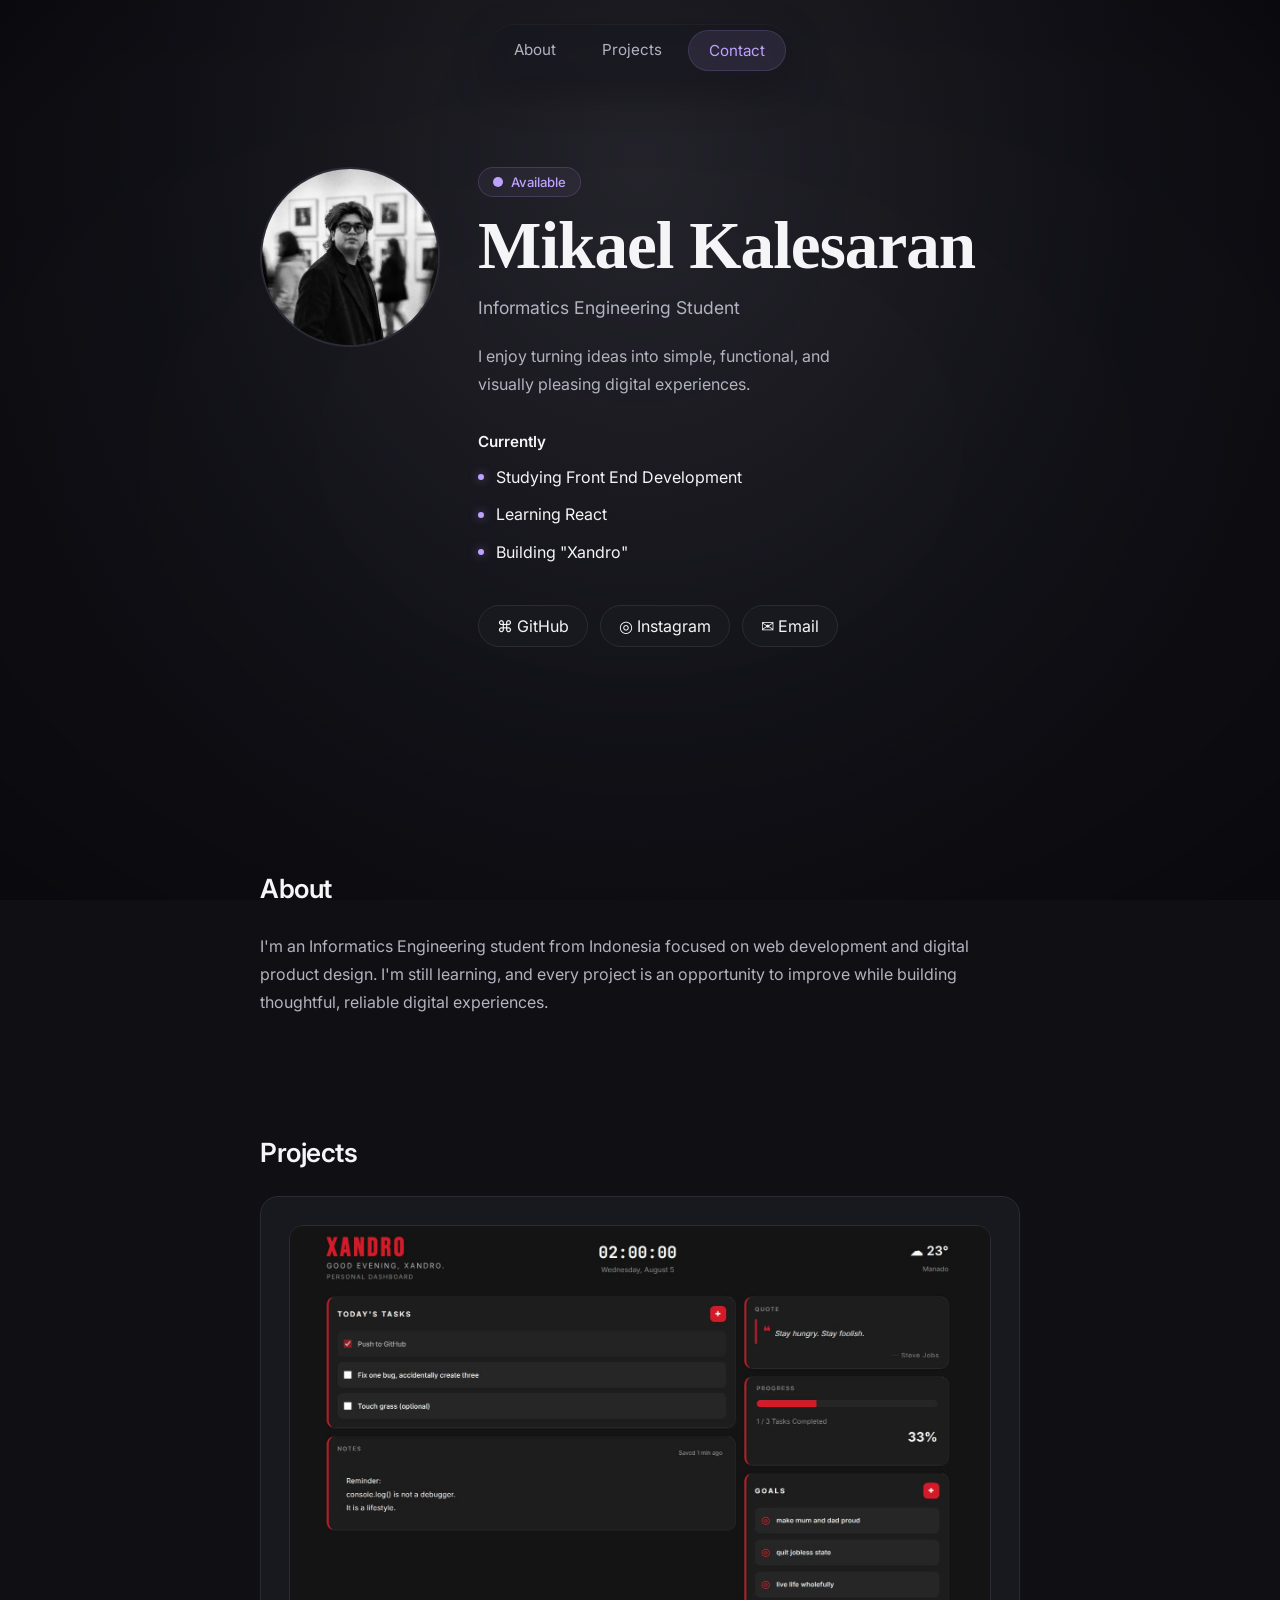
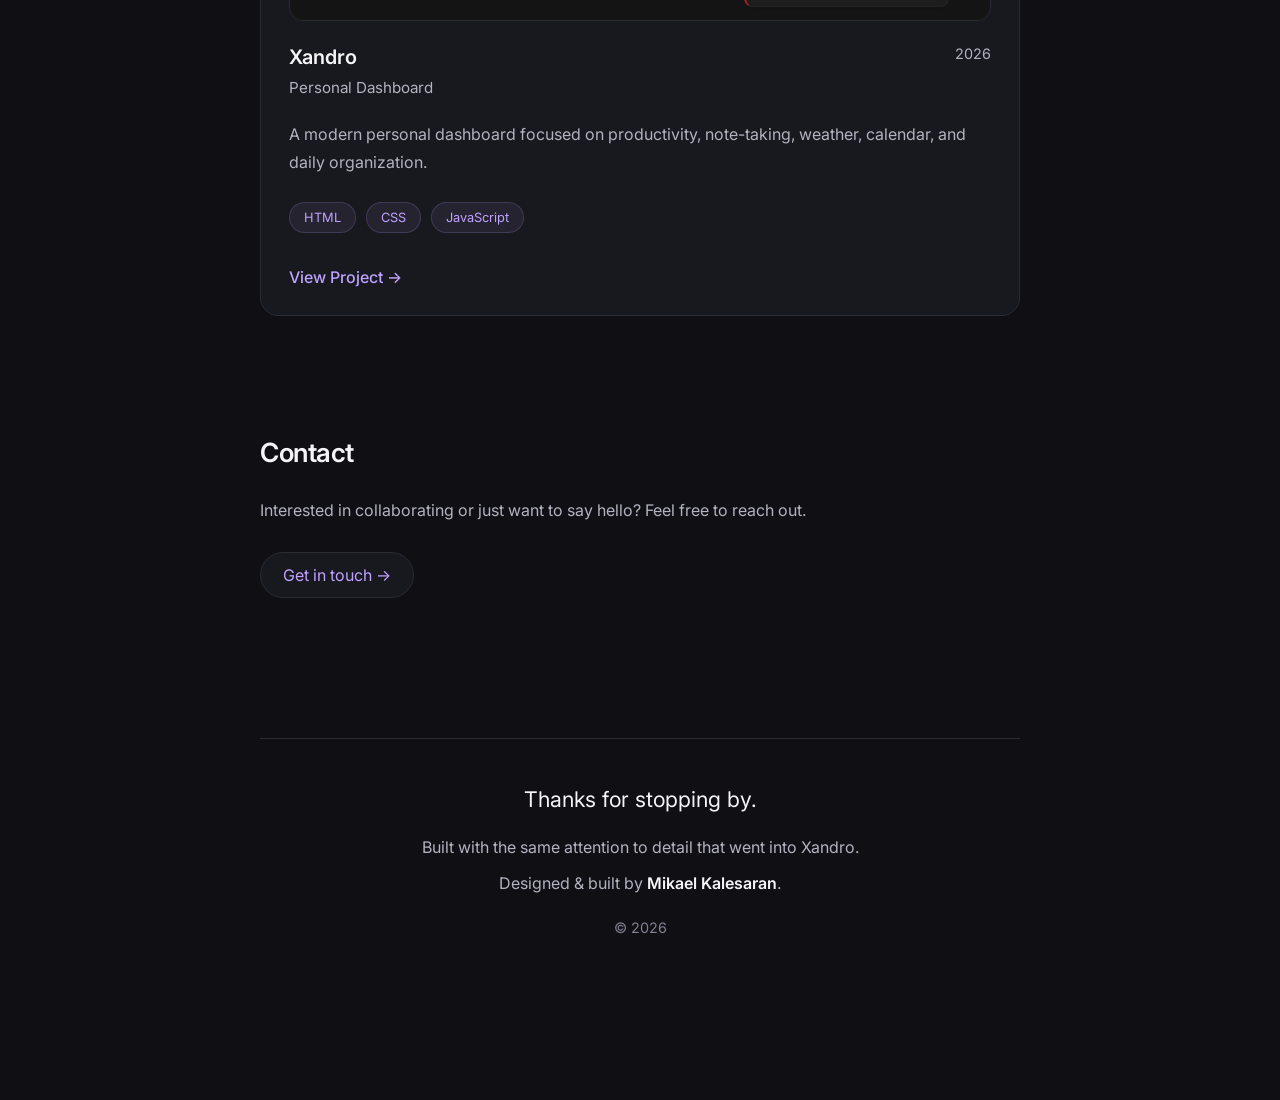
==== index.html @ e9a6dd43 "Spacing improvement" ====
<!DOCTYPE html>
<html lang="en">
<head>
    <meta charset="UTF-8">
    <meta name="viewport" content="width=device-width, initial-scale=1.0">
    <meta name="google-site-verification" content="dPDmybD6yY6AcJtFiTHgliAY_JT1-CyQ-umgRuA-eIM" />

    <title>Mikael Kalesaran</title>

    <link rel="icon" href="/favicon.png" type="image/png">

    <link rel="preconnect" href="https://fonts.googleapis.com">
    <link rel="preconnect" href="https://fonts.gstatic.com" crossorigin>

    <link href="https://fonts.googleapis.com/css2?family=Inter:wght@300;400;500;600;700&display=swap" rel="stylesheet">

    <link rel="stylesheet" href="style.css">
        
</head>

<body>

<main class="container">

    <!-- Navigation -->
    <nav class="navbar">
        <a href="#about">About</a>
        <a href="#projects">Projects</a>
        <a href="#contact">Contact</a>
    </nav>

    <!-- Hero -->
    <section class="hero">

        <div class="reveal" data-delay="0">
            <img
                src="assets/profile.jpg"
                alt="Profile"
                class="profile"
            >
        </div>

        <div class="hero-content reveal" data-delay="120">

            <div class="status">

                <span class="dot"></span>

                    Available

            </div>

            <h1 class="hero-name">
                Mikael Kalesaran
            </h1>

            <p class="subtitle">
                Informatics Engineering Student
            </p>

            <p class="description">
                I enjoy turning ideas into simple, functional,
                and visually pleasing digital experiences.
            </p>

            <div class="current">

                <h4>Currently</h4>

                <ul>
                    <li>Studying Front End Development</li>
                    <li>Learning React</li>
                    <li>Building "Xandro"</li>
                </ul>

            </div>

            <div class="socials">

                <a href="https://github.com/biasedfilms" target="_blank">
                    ⌘ GitHub
                </a>

                <a href="https://www.instagram.com/aetrnaa/" target="_blank">
                    ◎ Instagram
                </a>

                <a href="mailto:biasedfilmsdotnet@gmail.com">
                    ✉ Email
                </a>

            </div>

        </div>

    </section>

    <!-- About -->
    <section id="about" class="section">

        <div class="reveal">

            <h2>About</h2>

            <p>
                I'm an Informatics Engineering student from Indonesia focused on web development and digital product design. I'm still learning, and every project is an opportunity to improve while building thoughtful, reliable digital experiences.
            </p>

        </div>

    </section>

    <!-- Projects -->
    <section id="projects" class="section">

        <div class="reveal">

            <h2>Projects</h2>

            <div class="project-card">

                <img
                    src="assets/xandro-preview.png"
                    alt="Xandro Preview"
                    class="project-image"
                >

                <div class="project-header">

                    <div>

                        <h3>Xandro</h3>

                        <p class="project-subtitle">
                            Personal Dashboard
                        </p>

                    </div>

                    <span class="project-year">
                        2026
                    </span>

                </div>

                <p>
                    A modern personal dashboard focused on productivity,
                    note-taking, weather, calendar, and daily organization.
                </p>

                <div class="tags">
                    <span>HTML</span>
                    <span>CSS</span>
                    <span>JavaScript</span>
                </div>

                <a
                    href="https://mikaelkalesaran.com/xandro/"
                    class="project-link"
                    target="_blank"
                    rel="noopener noreferrer"
                >
                    View Project →
                </a>

            </div>

        </div>

    </section>

    <!-- Contact -->
    <section id="contact" class="section">

        <div class="reveal">

            <h2>Contact</h2>

            <p>
                Interested in collaborating or just want to say hello?
                Feel free to reach out.
            </p>

            <a
                href="mailto:biasedfilmsdotnet@gmail.com"
                class="contact-button"
            >
                Get in touch →
            </a>

        </div>

    </section>

    <!-- Footer -->
    <footer class="footer">

        <div class="reveal">

            <div class="footer-line"></div>

            <p class="footer-title">
                Thanks for stopping by.
            </p>

            <p class="footer-text">
                Built with the same attention to detail that went into Xandro.
            </p>

            <p class="footer-text">
                Designed & built by
                <span class="signature">Mikael Kalesaran</span>.
            </p>

            <p class="footer-year">
                © 2026
            </p>

        </div>

    </footer>

</main>

<script src="script.js"></script>

</body>
</html>
---- style.css ----
/* ==========================================================
   Mikael Kalesaran Portfolio
   Version 2.0
   Part 1
   ----------------------------------------------------------
   Fonts
   Variables
   Reset
   Base
   Layout
   Typography
   Navigation
   Hero
   Status
   Social Links
========================================================== */


/* ==========================================================
   Fonts
========================================================== */

@font-face{
    font-family:"Markin";
    src:url("fonts/MarkinLT-UltraBold.ttf") format("truetype");
    font-style:normal;
    font-weight:700;
}


/* ==========================================================
   Variables
========================================================== */

:root{

    --bg:#0F0F14;

    --surface:#18181F;
    --surface-hover:#20202A;

    --border:#2B2B36;

    --text:#F5F5F7;
    --text-secondary:#B3B3C0;

    --accent:#BFA2FF;
    --accent-light:#D9C9FF;
    --accent-soft:rgba(191,162,255,.10);

    --spotlight: 210, 205, 235;

    --glass:rgba(24,24,31,.58);

    --radius:18px;

    --shadow:
        0 14px 40px rgba(0,0,0,.22);

    --glow:
        0 0 0 1px rgba(191,162,255,.28),
        0 0 22px rgba(191,162,255,.14);

    --transition:
        .35s cubic-bezier(.22,1,.36,1);

}


/* ==========================================================
   Reset
========================================================== */

*{

    margin:0;
    padding:0;

    box-sizing:border-box;

}

html{

    scroll-behavior:auto;

}

body{

    background:var(--bg);

    color:var(--text);

    font-family:"Inter",sans-serif;

    -webkit-font-smoothing:antialiased;

    text-rendering:optimizeLegibility;

}

body::before{

    content:"";

    position:fixed;

    inset:0;

    pointer-events:none;

    z-index:-1;

    background:

    radial-gradient(

        ellipse at 50% 18%,

        rgba(235,230,255,.10) 0%,

        rgba(215,205,245,.06) 30%,

        rgba(170,150,230,.025) 55%,

        transparent 82%

    );

}

body::after{
    content: "";

    position: fixed;
    inset: 0;

    pointer-events: none;
    z-index: -1;

    background:
        radial-gradient(
            ellipse at center,
            transparent 35%,
            rgba(0,0,0,.08) 60%,
            rgba(0,0,0,.18) 85%,
            rgba(0,0,0,.32) 100%
        );
}


/* ==========================================================
   Layout
========================================================== */

.container{

    width:min(90%,760px);

    margin-inline:auto;

    padding-bottom:100px;

}

.section{

    margin-top:120px;

    scroll-margin-top:120px;

}


/* ==========================================================
   Typography
========================================================== */

h1{

    font-family:"Markin",serif;

    font-size:4.2rem;

    line-height:.92;

    letter-spacing:-1px;

    margin-bottom:16px;

}

h2{

    font-size:1.65rem;

    font-weight:600;

    margin-bottom:28px;

    letter-spacing:-.5px;

}

h3{

    font-size:1.25rem;

    font-weight:600;

}

p{

    color:var(--text-secondary);

    line-height:1.75;

}

.subtitle{

    margin-bottom:18px;

    color:var(--text-secondary);

    font-size:1.1rem;

}

.description{

    max-width:400px;

}


/* ==========================================================
   Navigation
========================================================== */

.navbar{

    position:sticky;

    top:24px;

    width:fit-content;

    margin:24px auto 90px;

    display:flex;

    gap:6px;

    padding:6px;

    background:var(--glass);

    border:none;

    border-radius:999px;

    backdrop-filter:blur(8px);

    -webkit-backdrop-filter:blur(8px);

    box-shadow:

        inset 0 1px rgba(255,255,255,.03),

        var(--shadow);

    z-index:100;

}

.navbar a{

    text-decoration:none;

    color:var(--text-secondary);

    padding:10px 20px;

    font-size:.95rem;

    border-radius:999px;

    transition:

        color var(--transition),

        background var(--transition),

        transform var(--transition),

        box-shadow var(--transition);

}

.navbar a:hover{

    color:var(--accent);

    background:var(--accent-soft);

    transform:translateY(-2px);

    box-shadow:var(--glow);

}

.navbar a.active{

    color:var(--accent);

    background:var(--accent-soft);

    border:1px solid rgba(191,162,255,.15);

}


/* ==========================================================
   Hero
========================================================== */

.hero{

    display:flex;

    align-items:flex-start;

    gap:38px;

    min-height:65vh;

    margin-bottom:40px;

}

.hero-content{

    display:flex;

    flex-direction:column;

    align-items:flex-start;

    max-width:500px;

}

.profile{

    width:180px;
    height:180px;

    object-fit:cover;

    border-radius:50%;

    border:2px solid var(--border);

    transition:

        transform var(--transition),

        border-color var(--transition),

        box-shadow var(--transition);

}

.profile:hover{

    transform:

        translateY(-8px)

        rotate(-2deg)

        scale(1.04);

    border-color:var(--accent);

    box-shadow:

        0 0 0 2px rgba(191,162,255,.18),

        0 0 30px rgba(191,162,255,.18),

        0 18px 40px rgba(0,0,0,.30);

}


/* ==========================================================
   Status
========================================================== */

.status{

    display:inline-flex;

    align-items:center;

    gap:8px;

    padding:6px 14px;

    margin-bottom:18px;

    border-radius:999px;

    border:1px solid rgba(191,162,255,.18);

    background:rgba(191,162,255,.06);

    color:var(--accent);

    font-size:.82rem;

    font-weight:500;

    transition:

        border-color var(--transition),

        background var(--transition),

        box-shadow var(--transition),

        transform var(--transition);

}

.status:hover{

    border-color:var(--accent);

    background:var(--accent-soft);

    box-shadow:var(--glow);

}

.dot{

    width:10px;
    height:10px;

    border-radius:50%;

    background:var(--accent);

    animation:pulse 2.5s infinite;

    transition:

        transform var(--transition),

        box-shadow var(--transition);

}

.status:hover .dot{

    transform:scale(1.35);

    box-shadow:

        0 0 14px rgba(191,162,255,.75);

}

@keyframes pulse{

    0%{

        box-shadow:0 0 0 0 rgba(191,162,255,.45);

    }

    70%{

        box-shadow:0 0 0 10px rgba(191,162,255,0);

    }

    100%{

        box-shadow:0 0 0 0 rgba(191,162,255,0);

    }

}


/* ==========================================================
   Current
========================================================== */

.current{

    margin-top:34px;

}

.current h4{

    font-size:.95rem;

    font-weight:600;

    color:var(--text);

    margin-bottom:14px;

}

.current ul{

    list-style:none;

    padding:0;

}

.current li{

    position:relative;

    padding-left:18px;

    margin-bottom:12px;

    color:var(--text);

    font-size:1rem;

    line-height:1.6;

}

.current li::before{

    content:"";

    position:absolute;

    left:0;

    top:.6em;

    width:6px;

    height:6px;

    border-radius:50%;

    background:var(--accent);

    box-shadow:0 0 10px rgba(191,162,255,.5);

    transition:
        transform .3s ease,
        box-shadow .3s ease;

}

.current li:hover::before{

    transform:scale(1.6);

    box-shadow:0 0 18px rgba(191,162,255,.8);

}

.current li:hover{

    color:var(--accent-light);

    transform:translateX(3px);

    transition:all .25s ease;

}


/* ==========================================================
   Socials
========================================================== */

.socials{

    display:flex;

    flex-wrap:wrap;

    gap:12px;

    margin-top:28px;

}

.socials a{

    display:inline-flex;

    align-items:center;

    gap:8px;

    padding:10px 18px;

    border-radius:999px;

    background:var(--surface);

    border:1px solid var(--border);

    color:var(--text);

    text-decoration:none;

    transition:

        transform var(--transition),

        border-color var(--transition),

        background var(--transition),

        box-shadow var(--transition),

        color var(--transition);

}

.socials a:hover{

    transform:translateY(-2px);

    color:var(--accent);

    border-color:var(--accent);

    background:var(--accent-soft);

    box-shadow:var(--glow);

}

/* ==========================================================
   Projects
========================================================== */

.project-card{

    background:var(--surface);

    border:1px solid var(--border);

    border-radius:var(--radius);

    padding:28px;

    transition:

        transform var(--transition),

        border-color var(--transition),

        box-shadow var(--transition),

        background var(--transition);

}

.project-card:hover{

    transform:translateY(-6px);

    border-color:var(--accent);

    background:var(--surface-hover);

    box-shadow:

        0 16px 40px rgba(0,0,0,.28),

        0 0 24px rgba(191,162,255,.14);

}

.project-image{

    width:100%;

    display:block;

    border-radius:14px;

    border:1px solid var(--border);

    margin-bottom:24px;

    transition:

        transform .5s cubic-bezier(.22,1,.36,1),

        box-shadow .35s ease;

}

.project-card:hover .project-image{

    transform:scale(1.015);

    box-shadow:

        0 12px 28px rgba(0,0,0,.25);

}

.project-header{

    display:flex;

    justify-content:space-between;

    align-items:flex-start;

    margin-bottom:18px;

}

.project-subtitle{

    margin-top:6px;

    font-size:.95rem;

    color:var(--text-secondary);

}

.project-year{

    color:var(--text-secondary);

    font-size:.9rem;

}

.tags{

    display:flex;

    flex-wrap:wrap;

    gap:10px;

    margin:26px 0;

}

.tags span{

    padding:7px 14px;

    border-radius:999px;

    border:1px solid rgba(191,162,255,.18);

    background:rgba(191,162,255,.08);

    color:var(--accent);

    font-size:.8rem;

    transition:

        transform var(--transition),

        border-color var(--transition),

        box-shadow var(--transition);

}

.tags span:hover{

    transform:translateY(-2px);

    border-color:var(--accent);

    box-shadow:var(--glow);

}

.project-link{

    display:inline-flex;

    align-items:center;

    gap:8px;

    margin-top:8px;

    text-decoration:none;

    color:var(--accent);

    font-weight:500;

    transition:

        gap var(--transition),

        color var(--transition);

}

.project-link:hover{

    gap:14px;

}


/* ==========================================================
   Contact
========================================================== */

.contact-button{

    display:inline-flex;

    align-items:center;

    justify-content:center;

    margin-top:28px;

    padding:12px 22px;

    border-radius:999px;

    border:1px solid var(--border);

    background:var(--surface);

    color:var(--accent);

    text-decoration:none;

    transition:

        transform var(--transition),

        border-color var(--transition),

        background var(--transition),

        box-shadow var(--transition);

}

.contact-button:hover{

    transform:translateY(-2px);

    border-color:var(--accent);

    background:var(--accent-soft);

    box-shadow:var(--glow);

}


/* ==========================================================
   Footer
========================================================== */

.footer{

    margin-top:140px;

    padding-bottom:60px;

    text-align:center;

}

.footer-line{

    width:100%;

    height:1px;

    background:var(--border);

    margin-bottom:42px;

}

.footer-title{

    color:var(--text);

    font-size:1.35rem;

    margin-bottom:14px;

}

.footer-text{

    color:var(--text-secondary);

    margin-bottom:8px;

}

.signature{

    color:var(--text);

    font-weight:600;

}

.footer-year{

    margin-top:18px;

    color:#808090;

    font-size:.9rem;

}


/* ==========================================================
   Reveal Animation
========================================================== */

.reveal{

    opacity:0;

    transform:translateY(26px);

    transition:

        opacity .75s cubic-bezier(.22,1,.36,1),

        transform .75s cubic-bezier(.22,1,.36,1);

    will-change:

        opacity,

        transform;

}

.reveal.show{

    opacity:1;

    transform:translateY(0);

}


/* ==========================================================
   Selection
========================================================== */

::selection{

    background:rgba(191,162,255,.35);

    color:white;

}


/* ==========================================================
   Scrollbar
========================================================== */

::-webkit-scrollbar{

    width:10px;

}

::-webkit-scrollbar-track{

    background:var(--bg);

}

::-webkit-scrollbar-thumb{

    background:#343442;

    border-radius:999px;

}

::-webkit-scrollbar-thumb:hover{

    background:var(--accent);

}


/* ==========================================================
   Mobile
========================================================== */

@media (max-width:900px){

    .hero{

        flex-direction:column;

        align-items:center;

        text-align:center;

        min-height:auto;

        gap:32px;

    }

    .hero-content{

        align-items:center;

    }

    .description{

        max-width:100%;

    }

    .current{

        text-align:left;

        width:100%;

    }

    .socials{

        justify-content:center;

    }

    .project-header{

        flex-direction:column;

        gap:8px;

    }

}


@media (max-width:640px){

    h1{

        font-size:3rem;

    }

    .navbar{

        width:100%;

        justify-content:center;

    }

    .navbar a{

        flex:1;

        text-align:center;

    }

    .profile{

        width:150px;

        height:150px;

    }

    .project-card{

        padding:20px;

    }

}
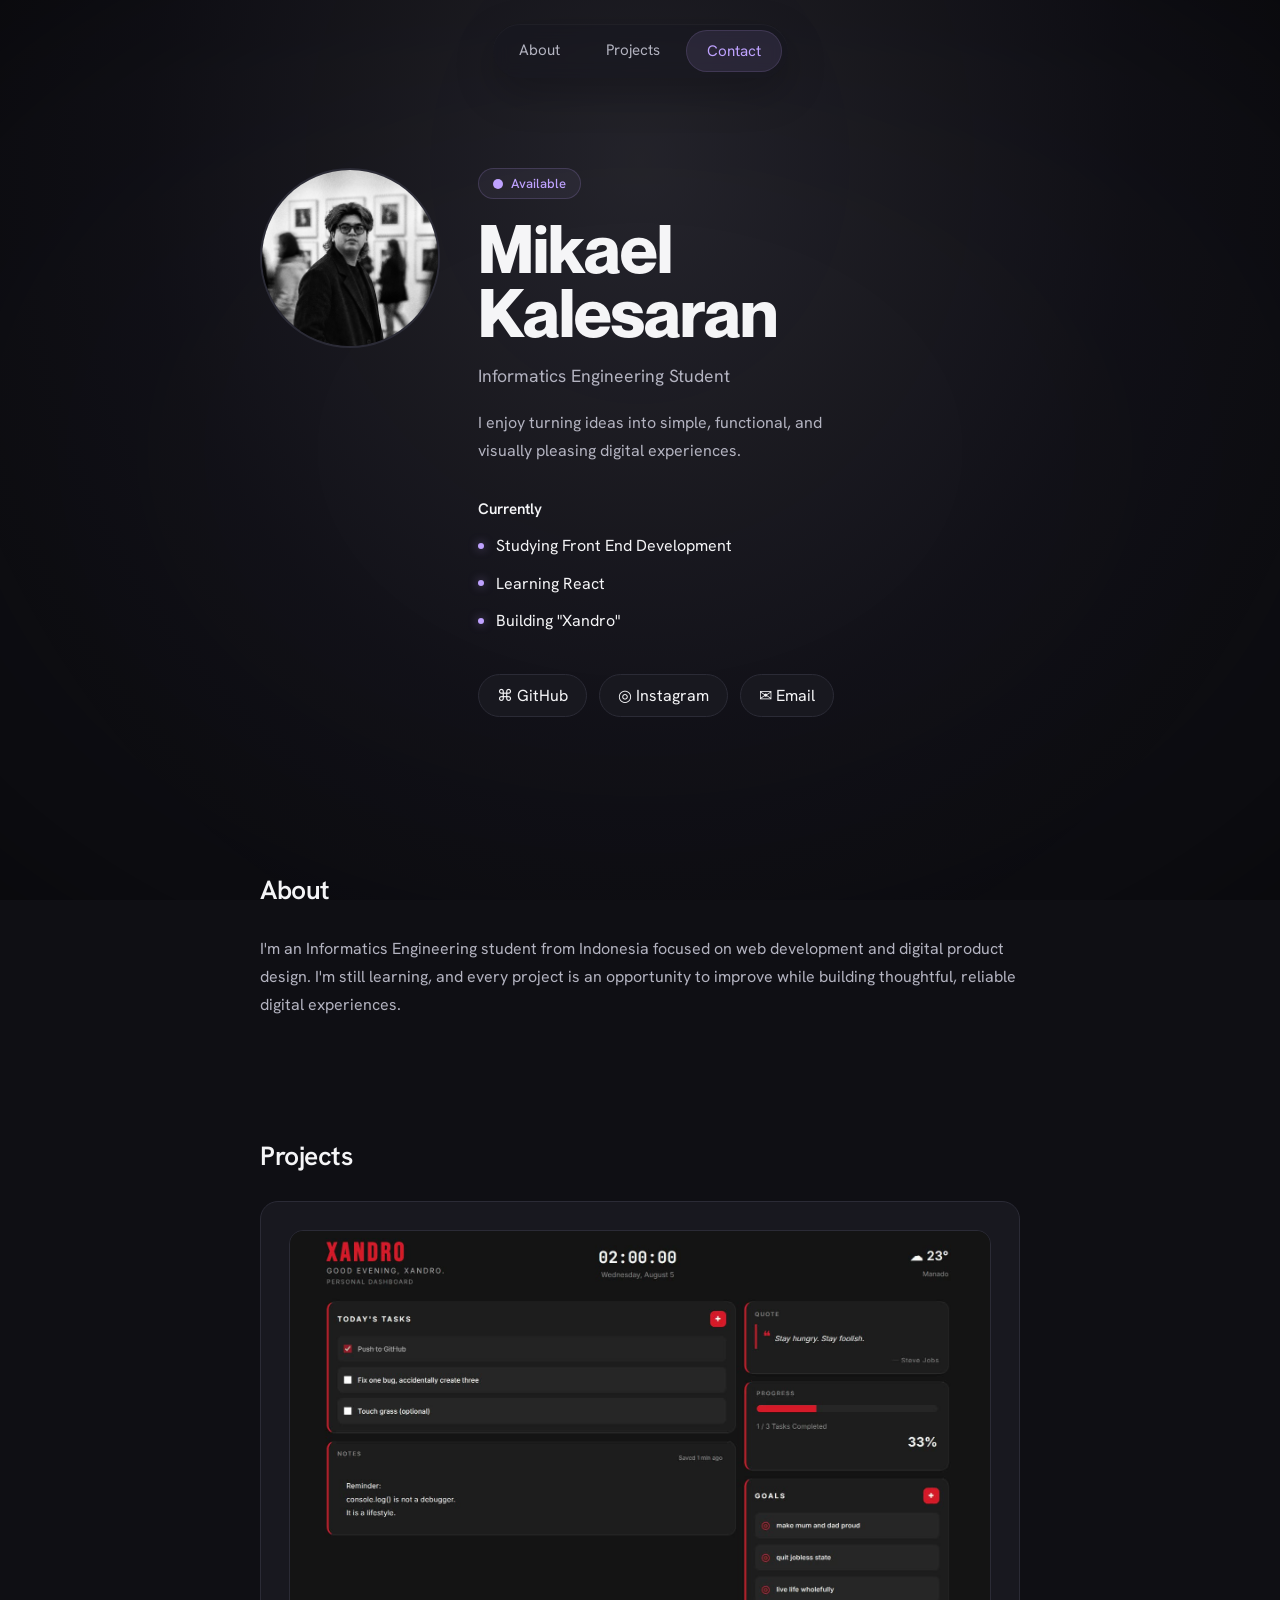
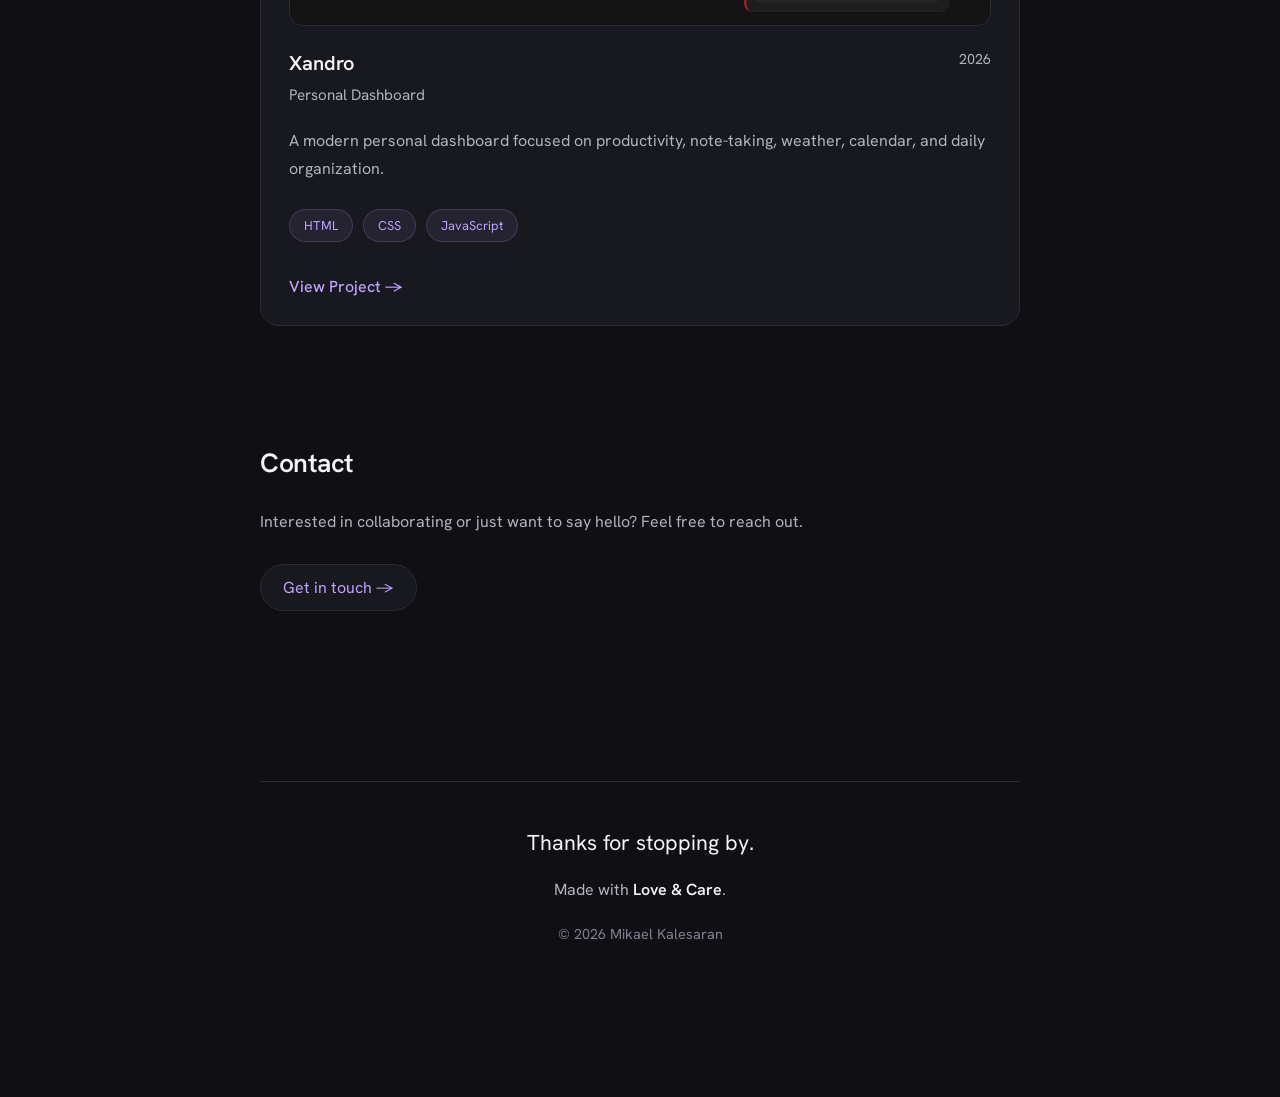
==== commit 40b4cde0: "Major Overhaul" ====
--- a/index.html
+++ b/index.html
@@ -12,13 +12,14 @@
     <link rel="preconnect" href="https://fonts.googleapis.com">
     <link rel="preconnect" href="https://fonts.gstatic.com" crossorigin>
 
-    <link href="https://fonts.googleapis.com/css2?family=Inter:wght@300;400;500;600;700&display=swap" rel="stylesheet">
+    <link href="https://fonts.googleapis.com/css2?family=Hanken+Grotesk:wght@300;400;500;600;700;800&display=swap" rel="stylesheet">
 
     <link rel="stylesheet" href="style.css">
         
 </head>
 
 <body>
+    
 
 <main class="container">
 
@@ -42,28 +43,32 @@
 
         <div class="hero-content reveal" data-delay="120">
 
-            <div class="status">
+            <div class="status reveal">
 
                 <span class="dot"></span>
 
                     Available
 
             </div>
+
+        <div class="name-wrapper">
 
             <h1 class="hero-name">
                 Mikael Kalesaran
             </h1>
 
-            <p class="subtitle">
+        </div>
+
+            <p class="subtitle reveal">
                 Informatics Engineering Student
             </p>
 
-            <p class="description">
+            <p class="description reveal">
                 I enjoy turning ideas into simple, functional,
                 and visually pleasing digital experiences.
             </p>
 
-            <div class="current">
+            <div class="current reveal">
 
                 <h4>Currently</h4>
 
@@ -75,7 +80,7 @@
 
             </div>
 
-            <div class="socials">
+            <div class="socials reveal">
 
                 <a href="https://github.com/biasedfilms" target="_blank">
                     ⌘ GitHub
@@ -203,17 +208,15 @@
                 Thanks for stopping by.
             </p>
 
+            
+
             <p class="footer-text">
-                Built with the same attention to detail that went into Xandro.
-            </p>
-
-            <p class="footer-text">
-                Designed & built by
-                <span class="signature">Mikael Kalesaran</span>.
+                Made with
+                <span class="signature">Love & Care</span>.
             </p>
 
             <p class="footer-year">
-                © 2026
+                © 2026 Mikael Kalesaran
             </p>
 
         </div>
--- a/style.css
+++ b/style.css
@@ -22,9 +22,30 @@
 
 @font-face{
     font-family:"Markin";
-    src:url("fonts/MarkinLT-UltraBold.ttf") format("truetype");
+    src:url("assets/fonts/MarkinLT-UltraBold.ttf") format("truetype");
     font-style:normal;
     font-weight:700;
+}
+
+@font-face {
+    font-family: "Neue Montreal";
+    src: url("../assets/fonts/NeueMontreal-Regular.otf") format("opentype");
+    font-weight: 400;
+    font-style: normal;
+}
+
+@font-face {
+    font-family: "Neue Montreal";
+    src: url("../assets/fonts/NeueMontreal-Medium.otf") format("opentype");
+    font-weight: 500;
+    font-style: normal;
+}
+
+@font-face {
+    font-family: "Neue Montreal";
+    src: url("../assets/fonts/NeueMontreal-Bold.otf") format("opentype");
+    font-weight: 700;
+    font-style: normal;
 }
 
 
@@ -92,7 +113,7 @@
 
     color:var(--text);
 
-    font-family:"Inter",sans-serif;
+    font-family:"Hanken Grotesk",sans-serif;
 
     -webkit-font-smoothing:antialiased;
 
@@ -179,7 +200,7 @@
 
 h1{
 
-    font-family:"Markin",serif;
+    font-family:"Neue Montreal",Bold;
 
     font-size:4.2rem;
 
@@ -396,6 +417,36 @@
 
 }
 
+.name-wrapper{
+    overflow:hidden;
+}
+
+.hero-name{
+
+    opacity:0;
+
+    transform:translateY(18px);
+
+    line-height:0.95;
+
+    font-weight: 700;
+
+    transition:
+
+        opacity .65s ease,
+
+        transform .65s cubic-bezier(.22,1,.36,1);
+
+}
+
+.hero-name.show{
+
+    opacity:1;
+
+    transform:translateY(0);
+
+}
+
 
 /* ==========================================================
    Status
@@ -890,9 +941,9 @@
 
 .footer{
 
-    margin-top:140px;
-
-    padding-bottom:60px;
+    margin-top:170px;
+
+    padding-bottom:50px;
 
     text-align:center;
 
@@ -1107,9 +1158,18 @@
 
     .profile{
 
-        width:150px;
-
-        height:150px;
+        width:180px;
+
+        height:180px;
+
+        border-radius:50%;
+        object-fit:cover;
+
+        border:1px solid rgba(255,255,255,.08);
+
+        box-shadow:
+        
+        0 10px 40px rgba(0,0,0,.35);
 
     }
 
@@ -1120,3 +1180,4 @@
     }
 
 }
+
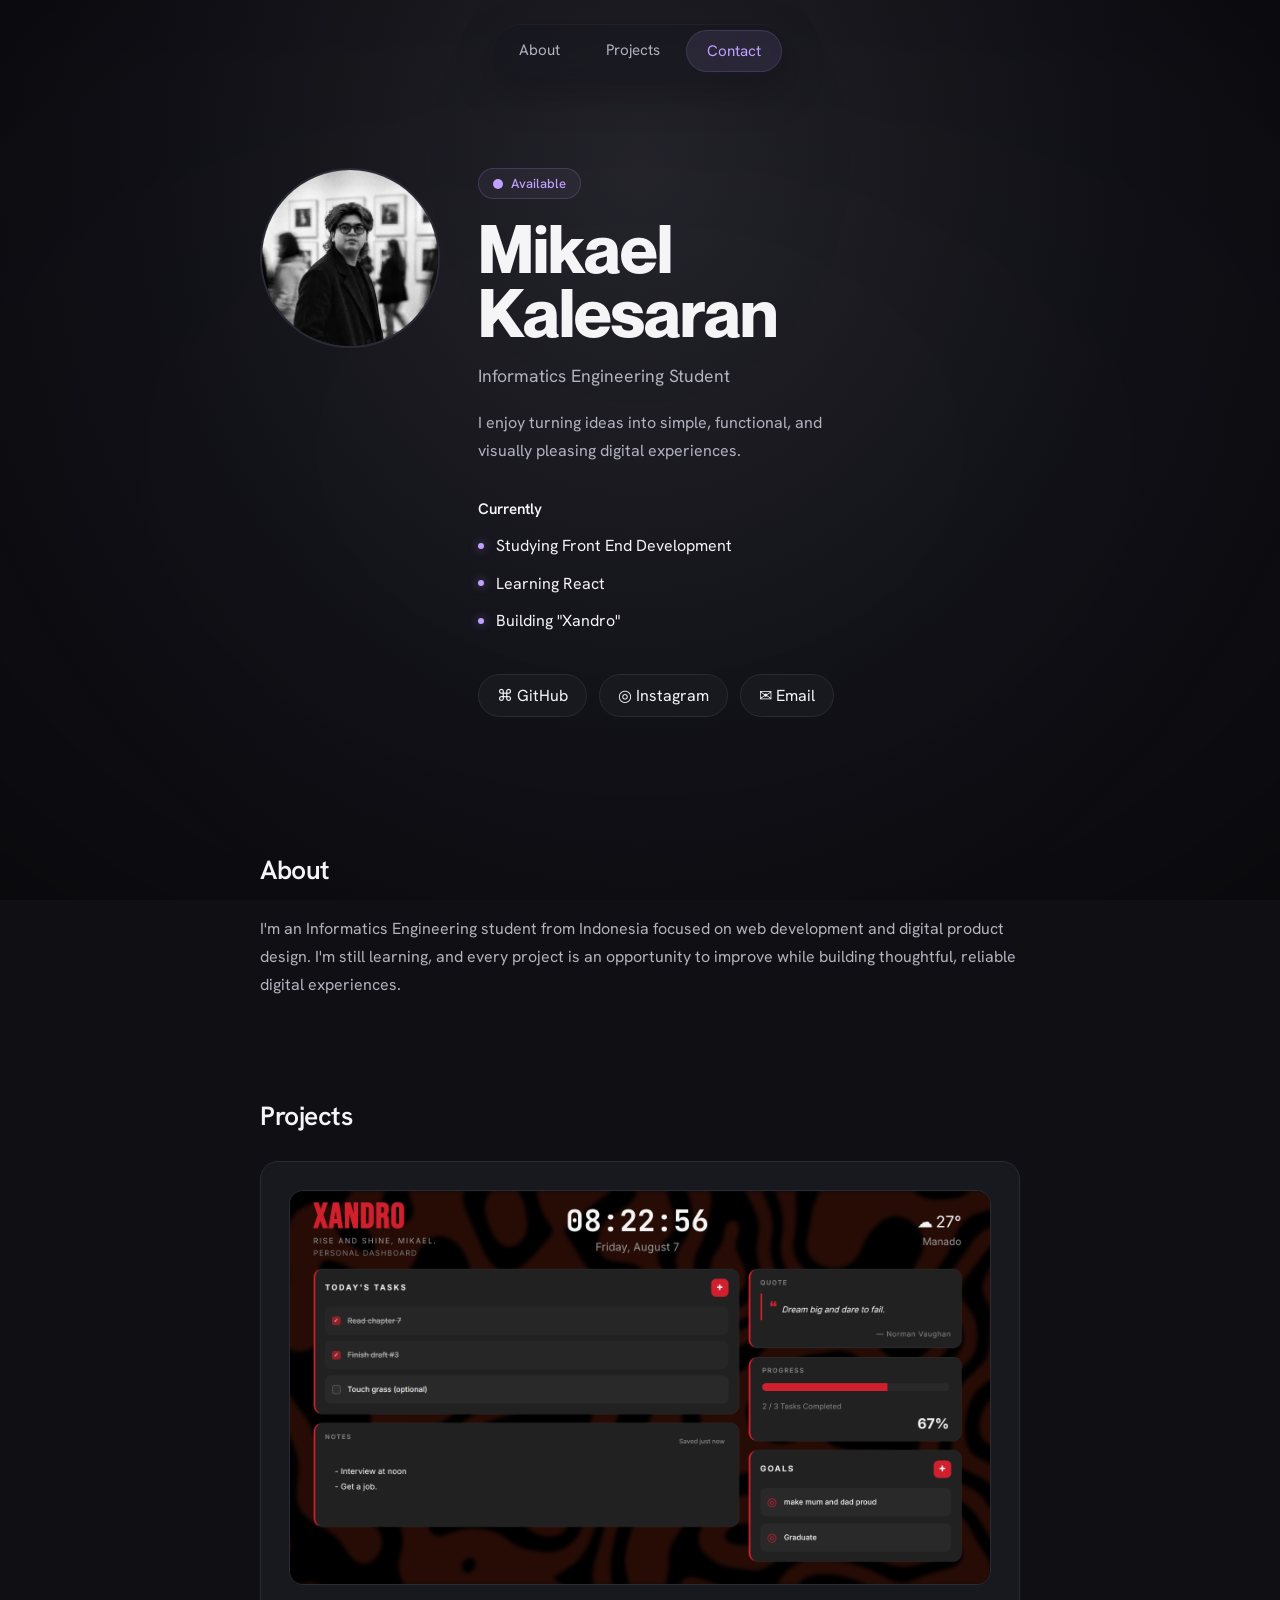
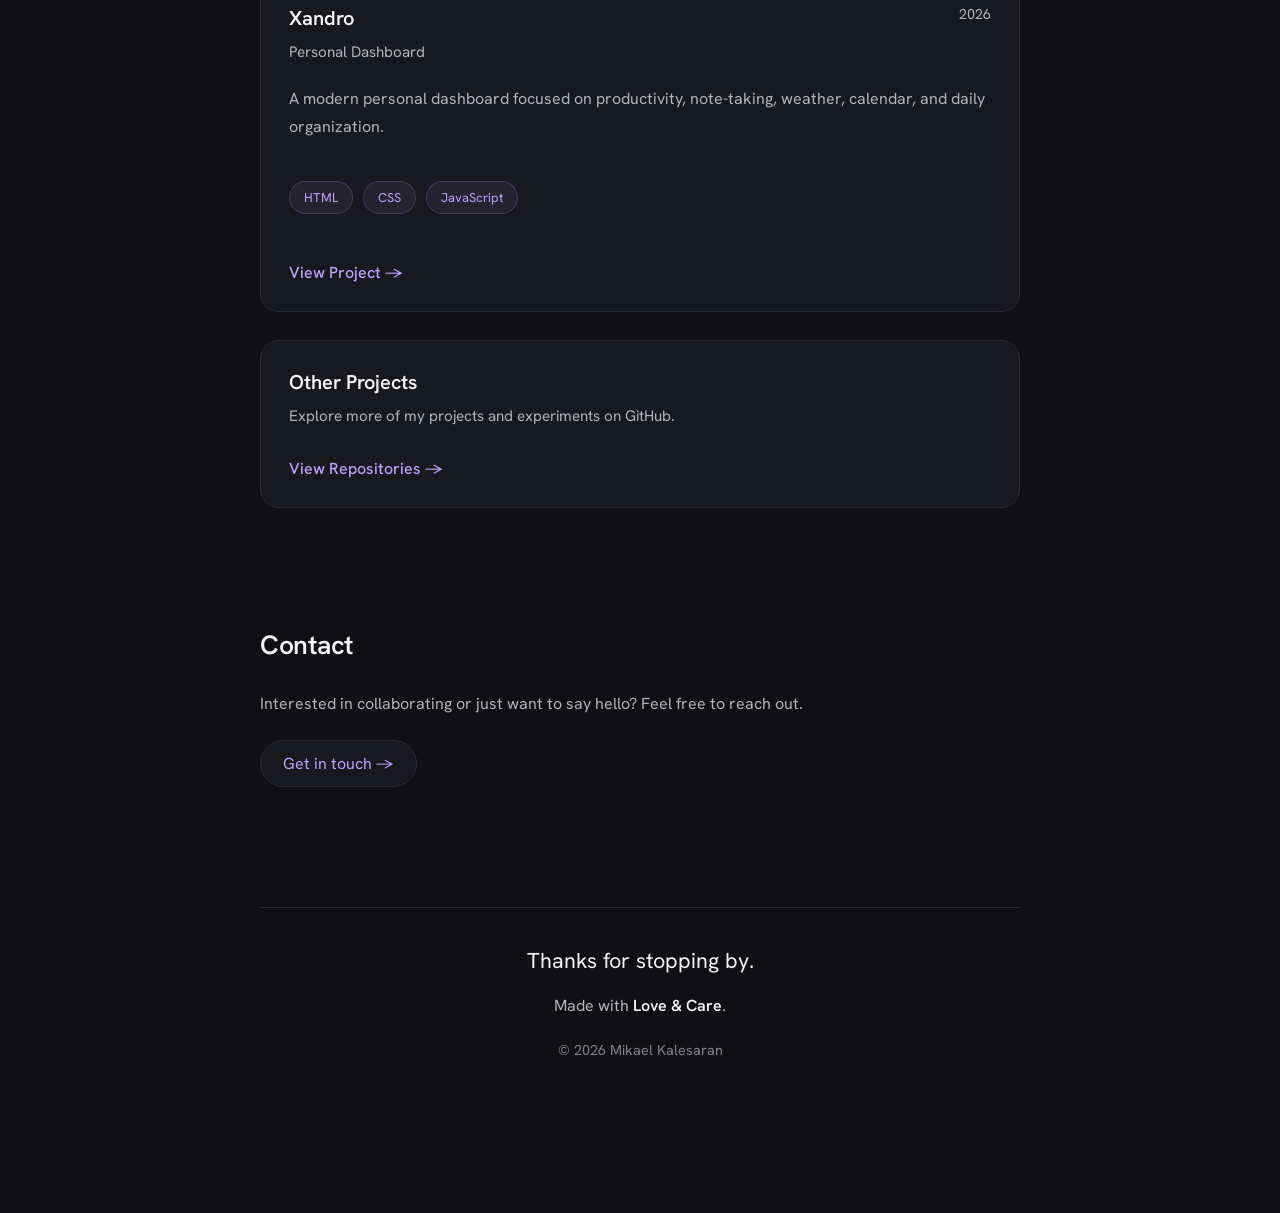
==== commit f26f3e8e: "Alignment changes" ====
--- a/index.html
+++ b/index.html
@@ -170,6 +170,33 @@
 
             </div>
 
+            <div class="project-card">
+
+                <div class="project-header">
+
+                    <div>
+
+                        <h3>Other Projects</h3>
+
+                        <p class="project-subtitle">
+                            Explore more of my projects and experiments on GitHub.
+                        </p>
+
+                    </div>
+
+                </div>
+
+                <a
+                    href="https://github.com/biasedfilms?tab=repositories"
+                    class="project-link"
+                    target="_blank"
+                    rel="noopener noreferrer"
+                >
+                    View Repositories →
+                </a>
+
+            </div>
+
         </div>
 
     </section>
--- a/style.css
+++ b/style.css
@@ -187,9 +187,15 @@
 
 .section{
 
+    margin-top:100px;
+
+    scroll-margin-top:100px;
+
+}
+
+#contact.section{
+
     margin-top:120px;
-
-    scroll-margin-top:120px;
 
 }
 
@@ -711,6 +717,12 @@
 
 .project-card{
 
+    display:flex;
+
+    flex-direction:column;
+
+    gap:20px;
+
     background:var(--surface);
 
     border:1px solid var(--border);
@@ -747,6 +759,12 @@
 
 }
 
+.project-card + .project-card{
+
+    margin-top:28px;
+
+}
+
 .project-image{
 
     width:100%;
@@ -757,7 +775,7 @@
 
     border:1px solid var(--border);
 
-    margin-bottom:24px;
+    margin-bottom:0;
 
     transition:
 
@@ -785,13 +803,13 @@
 
     align-items:flex-start;
 
-    margin-bottom:18px;
+    margin-bottom:0;
 
 }
 
 .project-subtitle{
 
-    margin-top:6px;
+    margin-top:8px;
 
     font-size:.95rem;
 
@@ -815,7 +833,7 @@
 
     gap:10px;
 
-    margin:26px 0;
+    margin:20px 0;
 
 }
 
@@ -896,7 +914,7 @@
 
     justify-content:center;
 
-    margin-top:28px;
+    margin-top:22px;
 
     padding:12px 22px;
 
@@ -941,7 +959,7 @@
 
 .footer{
 
-    margin-top:170px;
+    margin-top:120px;
 
     padding-bottom:50px;
 
@@ -957,7 +975,7 @@
 
     background:var(--border);
 
-    margin-bottom:42px;
+    margin-bottom:34px;
 
 }
 
@@ -967,7 +985,7 @@
 
     font-size:1.35rem;
 
-    margin-bottom:14px;
+    margin-bottom:12px;
 
 }
 
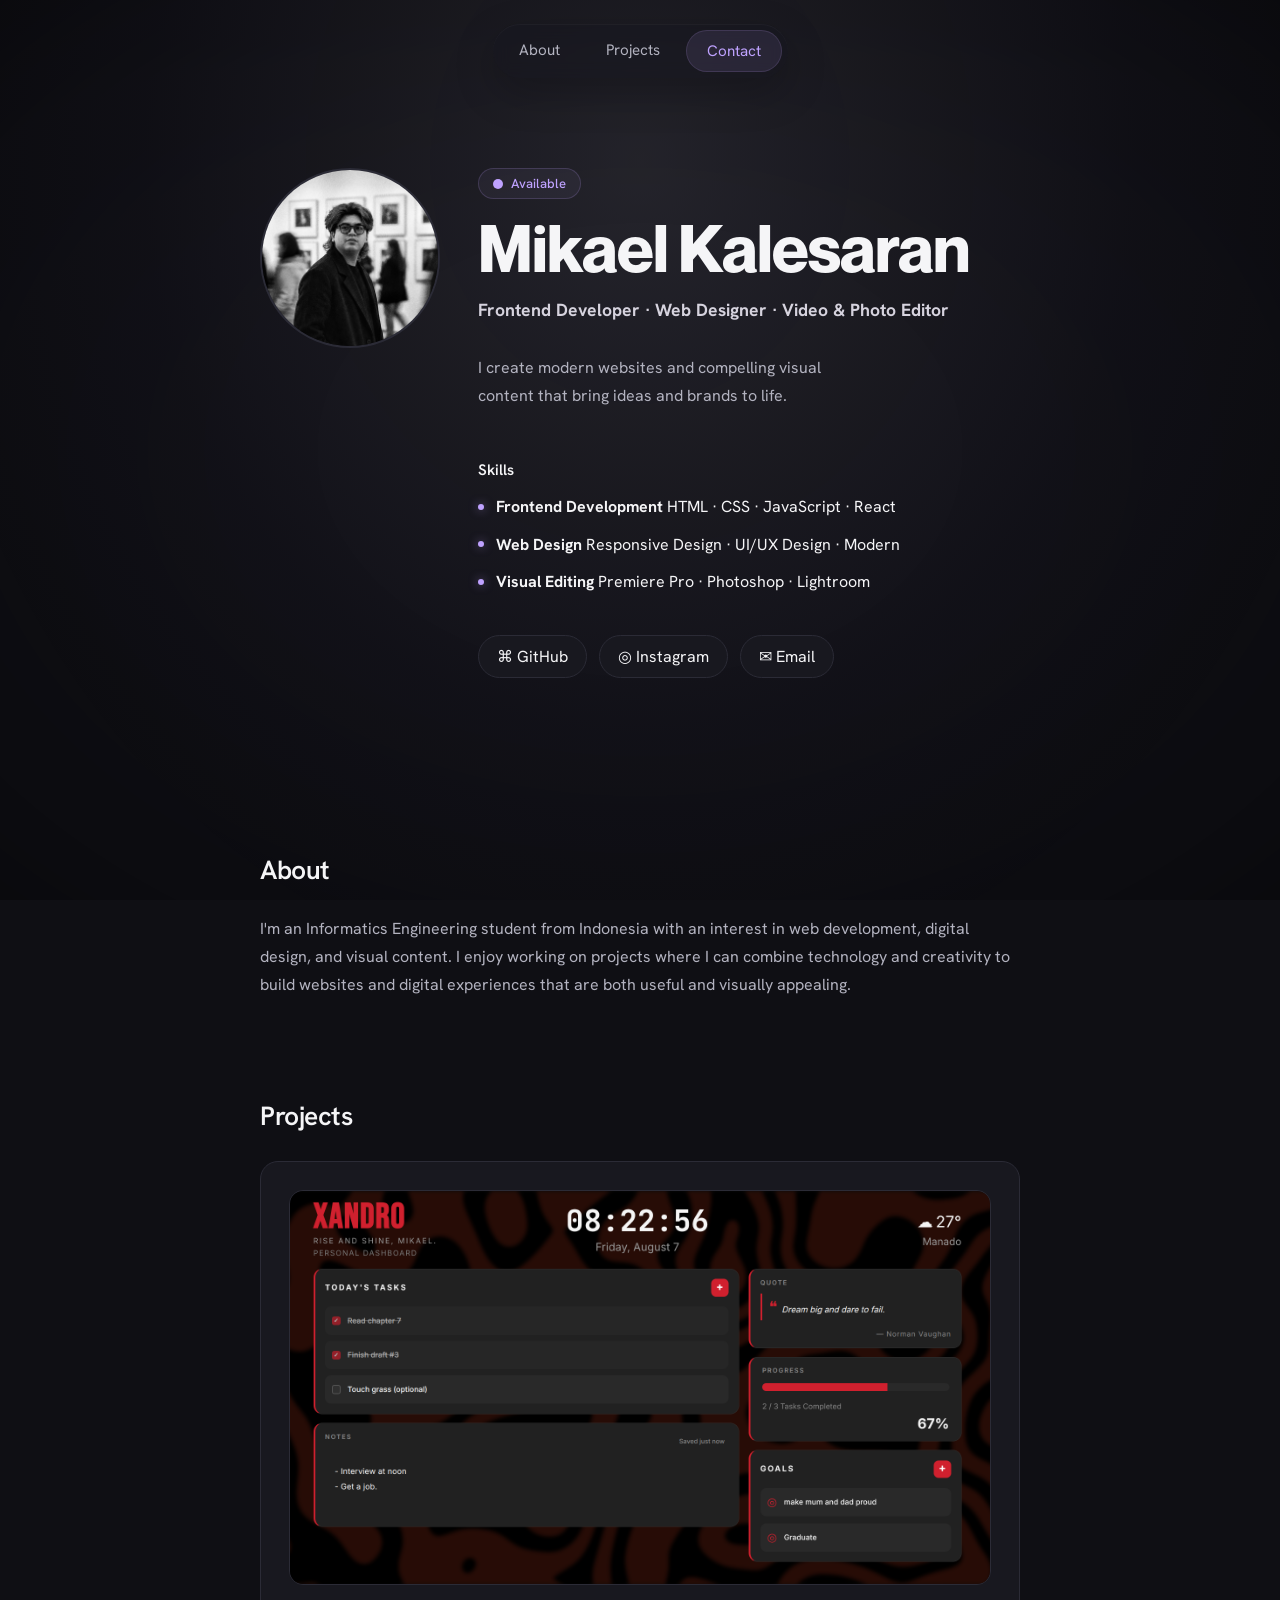
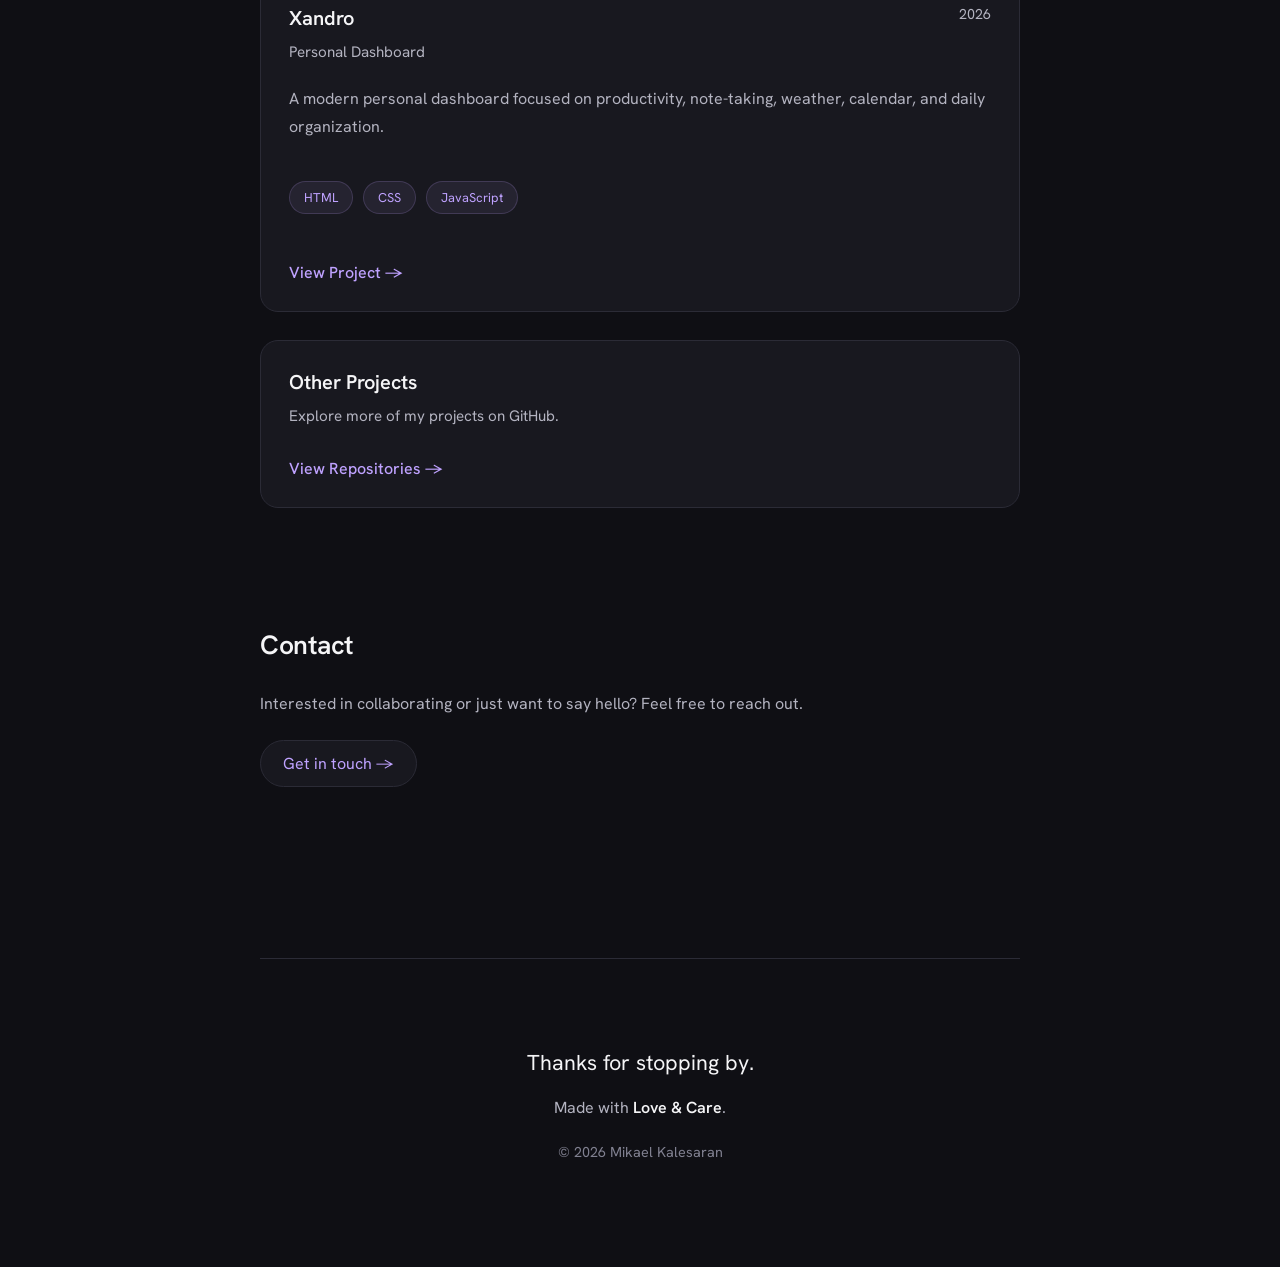
==== commit 6d9c19ae: "Major overhaul" ====
--- a/index.html
+++ b/index.html
@@ -1,230 +1,230 @@
 <!DOCTYPE html>
 <html lang="en">
-<head>
-    <meta charset="UTF-8">
-    <meta name="viewport" content="width=device-width, initial-scale=1.0">
-    <meta name="google-site-verification" content="dPDmybD6yY6AcJtFiTHgliAY_JT1-CyQ-umgRuA-eIM" />
-
-    <title>Mikael Kalesaran</title>
-
-    <link rel="icon" href="/favicon.png" type="image/png">
-
-    <link rel="preconnect" href="https://fonts.googleapis.com">
-    <link rel="preconnect" href="https://fonts.gstatic.com" crossorigin>
-
-    <link href="https://fonts.googleapis.com/css2?family=Hanken+Grotesk:wght@300;400;500;600;700;800&display=swap" rel="stylesheet">
-
-    <link rel="stylesheet" href="style.css">
-        
-</head>
-
-<body>
-    
-
-<main class="container">
-
-    <!-- Navigation -->
-    <nav class="navbar">
-        <a href="#about">About</a>
-        <a href="#projects">Projects</a>
-        <a href="#contact">Contact</a>
-    </nav>
-
-    <!-- Hero -->
-    <section class="hero">
-
-        <div class="reveal" data-delay="0">
-            <img
-                src="assets/profile.jpg"
-                alt="Profile"
-                class="profile"
-            >
-        </div>
-
-        <div class="hero-content reveal" data-delay="120">
-
-            <div class="status reveal">
-
-                <span class="dot"></span>
-
-                    Available
+    <head>
+        <meta charset="UTF-8">
+        <meta name="viewport" content="width=device-width, initial-scale=1.0">
+        <meta name="google-site-verification" content="dPDmybD6yY6AcJtFiTHgliAY_JT1-CyQ-umgRuA-eIM" />
+
+        <title>Mikael Kalesaran</title>
+
+        <link rel="icon" href="/assets/favicon.png" type="image/png">
+
+        <link rel="preconnect" href="https://fonts.googleapis.com">
+        <link rel="preconnect" href="https://fonts.gstatic.com" crossorigin>
+
+        <link href="https://fonts.googleapis.com/css2?family=Hanken+Grotesk:wght@300;400;500;600;700;800&display=swap" rel="stylesheet">
+
+        <link rel="stylesheet" href="style.css">
+
+    </head>
+
+    <body>
+
+        <main class="container">
+            <nav class="navbar">
+                <a href="#about">About</a>
+                <a href="#projects">Projects</a>
+                <a href="#contact">Contact</a>
+            </nav>
+            <section class="hero">
+
+                <div class="reveal" data-delay="0">
+                    <img
+                    src="assets/profile.jpg"
+                    alt="Profile"
+                    class="profile"
+                    >
+                </div>
+
+                <div class="hero-content reveal" data-delay="120">
+
+                    <div class="status reveal">
+
+                        <span class="dot"></span>
+
+                        Available
+
+                    </div>
+
+                    <div class="name-wrapper">
+
+                        <h1 class="hero-name">
+                            Mikael Kalesaran
+                        </h1>
+
+                    </div>
+
+                    <p class="subtitle reveal">
+                        <strong>Frontend Developer · Web Designer · Video & Photo Editor</strong>
+                    </p>
+
+                    <p class="description reveal">
+                        I create modern websites and compelling visual content
+                        that bring ideas and brands to life.
+                    </p>
+
+                    <div class="current reveal">
+
+                        <h4>Skills</h4>
+
+                        <ul>
+                            <li>
+                                <strong>Frontend Development</strong>
+                                <span>HTML · CSS · JavaScript · React</span>
+                            </li>
+
+                            <li>
+                                <strong>Web Design</strong>
+                                <span>Responsive Design · UI/UX Design · Modern</span>
+                            </li>
+
+                            <li>
+                                <strong>Visual Editing</strong>
+                                <span>Premiere Pro · Photoshop · Lightroom</span>
+                            </li>
+                        </ul>
+
+                    </div>
+
+                    <div class="socials reveal">
+
+                        <a href="https://github.com/biasedfilms" target="_blank">
+                            ⌘ GitHub
+                        </a>
+
+                        <a href="https://www.instagram.com/aetrnaa/" target="_blank">
+                            ◎ Instagram
+                        </a>
+
+                        <a href="mailto:biasedfilmsdotnet@gmail.com">
+                            ✉ Email
+                        </a>
+
+                    </div>
+
+                </div>
+
+            </section>
+            <section id="about" class="section">
+
+                <div class="reveal">
+
+                    <h2>About</h2>
+
+                    <p>
+                        I'm an Informatics Engineering student from Indonesia with an interest
+                        in web development, digital design, and visual content. I enjoy working
+                        on projects where I can combine technology and creativity to build websites
+                        and digital experiences that are both useful and visually appealing.
+
+                    </div>
+
+                </section>
+                <section id="projects" class="section">
+
+                    <div class="reveal">
+
+                        <h2>Projects</h2>
+
+                        <div class="project-card">
+
+                            <img
+                            src="assets/xandro-preview.png"
+                            alt="Xandro Preview"
+                            class="project-image"
+                            >
+
+                            <div class="project-header">
+
+                                <div>
+
+                                    <h3>Xandro</h3>
+
+                                    <p class="project-subtitle">
+                                        Personal Dashboard
+                                    </p>
+
+                                </div>
+
+                                <span class="project-year">
+                                    2026
+                                </span>
+
+                            </div>
+
+                            <p>
+                                A modern personal dashboard focused on productivity,
+                                note-taking, weather, calendar, and daily organization.
+                            </p>
+
+                            <div class="tags">
+                                <span>HTML</span>
+                                <span>CSS</span>
+                                <span>JavaScript</span>
+                            </div>
+
+                            <a
+                            href="https://mikaelkalesaran.com/xandro/"
+                            class="project-link"
+                            target="_blank"
+                            rel="noopener noreferrer"
+                            >
+                            View Project →
+                        </a>
+
+                    </div>
+
+                    <div class="project-card">
+
+                        <div class="project-header">
+
+                            <div>
+
+                                <h3>Other Projects</h3>
+
+                                <p class="project-subtitle">
+                                    Explore more of my projects on GitHub.
+                                </p>
+
+                            </div>
+
+                        </div>
+
+                        <a
+                        href="https://github.com/biasedfilms?tab=repositories"
+                        class="project-link"
+                        target="_blank"
+                        rel="noopener noreferrer"
+                        >
+                        View Repositories →
+                    </a>
+
+                </div>
 
             </div>
 
-        <div class="name-wrapper">
-
-            <h1 class="hero-name">
-                Mikael Kalesaran
-            </h1>
-
-        </div>
-
-            <p class="subtitle reveal">
-                Informatics Engineering Student
-            </p>
-
-            <p class="description reveal">
-                I enjoy turning ideas into simple, functional,
-                and visually pleasing digital experiences.
-            </p>
-
-            <div class="current reveal">
-
-                <h4>Currently</h4>
-
-                <ul>
-                    <li>Studying Front End Development</li>
-                    <li>Learning React</li>
-                    <li>Building "Xandro"</li>
-                </ul>
-
-            </div>
-
-            <div class="socials reveal">
-
-                <a href="https://github.com/biasedfilms" target="_blank">
-                    ⌘ GitHub
-                </a>
-
-                <a href="https://www.instagram.com/aetrnaa/" target="_blank">
-                    ◎ Instagram
-                </a>
-
-                <a href="mailto:biasedfilmsdotnet@gmail.com">
-                    ✉ Email
-                </a>
-
-            </div>
-
-        </div>
-
-    </section>
-
-    <!-- About -->
-    <section id="about" class="section">
-
-        <div class="reveal">
-
-            <h2>About</h2>
-
-            <p>
-                I'm an Informatics Engineering student from Indonesia focused on web development and digital product design. I'm still learning, and every project is an opportunity to improve while building thoughtful, reliable digital experiences.
-            </p>
-
-        </div>
-
-    </section>
-
-    <!-- Projects -->
-    <section id="projects" class="section">
-
-        <div class="reveal">
-
-            <h2>Projects</h2>
-
-            <div class="project-card">
-
-                <img
-                    src="assets/xandro-preview.png"
-                    alt="Xandro Preview"
-                    class="project-image"
-                >
-
-                <div class="project-header">
-
-                    <div>
-
-                        <h3>Xandro</h3>
-
-                        <p class="project-subtitle">
-                            Personal Dashboard
-                        </p>
-
-                    </div>
-
-                    <span class="project-year">
-                        2026
-                    </span>
-
-                </div>
+        </section>
+        <section id="contact" class="section">
+
+            <div class="reveal">
+
+                <h2>Contact</h2>
 
                 <p>
-                    A modern personal dashboard focused on productivity,
-                    note-taking, weather, calendar, and daily organization.
+                    Interested in collaborating or just want to say hello?
+                    Feel free to reach out.
                 </p>
 
-                <div class="tags">
-                    <span>HTML</span>
-                    <span>CSS</span>
-                    <span>JavaScript</span>
-                </div>
-
                 <a
-                    href="https://mikaelkalesaran.com/xandro/"
-                    class="project-link"
-                    target="_blank"
-                    rel="noopener noreferrer"
-                >
-                    View Project →
-                </a>
-
-            </div>
-
-            <div class="project-card">
-
-                <div class="project-header">
-
-                    <div>
-
-                        <h3>Other Projects</h3>
-
-                        <p class="project-subtitle">
-                            Explore more of my projects and experiments on GitHub.
-                        </p>
-
-                    </div>
-
-                </div>
-
-                <a
-                    href="https://github.com/biasedfilms?tab=repositories"
-                    class="project-link"
-                    target="_blank"
-                    rel="noopener noreferrer"
-                >
-                    View Repositories →
-                </a>
-
-            </div>
-
-        </div>
-
-    </section>
-
-    <!-- Contact -->
-    <section id="contact" class="section">
-
-        <div class="reveal">
-
-            <h2>Contact</h2>
-
-            <p>
-                Interested in collaborating or just want to say hello?
-                Feel free to reach out.
-            </p>
-
-            <a
                 href="mailto:biasedfilmsdotnet@gmail.com"
                 class="contact-button"
-            >
+                >
                 Get in touch →
             </a>
 
         </div>
 
     </section>
-
-    <!-- Footer -->
     <footer class="footer">
 
         <div class="reveal">
@@ -235,24 +235,22 @@
                 Thanks for stopping by.
             </p>
 
-            
-
             <p class="footer-text">
                 Made with
                 <span class="signature">Love & Care</span>.
-            </p>
-
-            <p class="footer-year">
-                © 2026 Mikael Kalesaran
-            </p>
-
-        </div>
-
-    </footer>
-
-</main>
-
-<script src="script.js"></script>
+                </p>
+
+                <p class="footer-year">
+                    © 2026 Mikael Kalesaran
+                </p>
+
+            </div>
+
+        </footer>
+
+    </main>
+
+    <script src="script.js"></script>
 
 </body>
 </html>
--- a/style.css
+++ b/style.css
@@ -1,26 +1,6 @@
-/* ==========================================================
-   Mikael Kalesaran Portfolio
-   Version 2.0
-   Part 1
-   ----------------------------------------------------------
-   Fonts
-   Variables
-   Reset
-   Base
-   Layout
-   Typography
-   Navigation
-   Hero
-   Status
-   Social Links
-========================================================== */
-
-
-/* ==========================================================
-   Fonts
-========================================================== */
-
-@font-face{
+/* Fonts */
+
+@font-face {
     font-family:"Markin";
     src:url("assets/fonts/MarkinLT-UltraBold.ttf") format("truetype");
     font-style:normal;
@@ -48,12 +28,9 @@
     font-style: normal;
 }
 
-
-/* ==========================================================
-   Variables
-========================================================== */
-
-:root{
+/* Variables */
+
+:root {
 
     --bg:#0F0F14;
 
@@ -87,12 +64,9 @@
 
 }
 
-
-/* ==========================================================
-   Reset
-========================================================== */
-
-*{
+/* Reset */
+
+* {
 
     margin:0;
     padding:0;
@@ -101,13 +75,13 @@
 
 }
 
-html{
+html {
 
     scroll-behavior:auto;
 
 }
 
-body{
+body {
 
     background:var(--bg);
 
@@ -121,7 +95,7 @@
 
 }
 
-body::before{
+body::before {
 
     content:"";
 
@@ -151,7 +125,7 @@
 
 }
 
-body::after{
+body::after {
     content: "";
 
     position: fixed;
@@ -170,12 +144,9 @@
         );
 }
 
-
-/* ==========================================================
-   Layout
-========================================================== */
-
-.container{
+/* Reset */
+
+.container {
 
     width:min(90%,760px);
 
@@ -185,7 +156,7 @@
 
 }
 
-.section{
+.section {
 
     margin-top:100px;
 
@@ -193,22 +164,21 @@
 
 }
 
-#contact.section{
+#contact.section {
 
     margin-top:120px;
 
 }
 
-
-/* ==========================================================
-   Typography
-========================================================== */
-
-h1{
-
-    font-family:"Neue Montreal",Bold;
-
-    font-size:4.2rem;
+/* Typography */
+
+h1 {
+
+    font-family:"Neue Montreal", Bold;
+
+    font-weight:700;
+
+    font-size:4.1rem;
 
     line-height:.92;
 
@@ -218,7 +188,7 @@
 
 }
 
-h2{
+h2 {
 
     font-size:1.65rem;
 
@@ -230,7 +200,7 @@
 
 }
 
-h3{
+h3 {
 
     font-size:1.25rem;
 
@@ -238,7 +208,7 @@
 
 }
 
-p{
+p {
 
     color:var(--text-secondary);
 
@@ -246,141 +216,135 @@
 
 }
 
-.subtitle{
-
-    margin-bottom:18px;
+.subtitle {
+
+    margin-bottom:28px;
+
+    color: #D6D3DE;
+
+    font-size:1.1rem;
+
+}
+
+.description {
+
+    max-width:400px;
+
+}
+
+/* Navigation */
+
+.navbar {
+
+    position:sticky;
+
+    top:24px;
+
+    width:fit-content;
+
+    margin:24px auto 90px;
+
+    display:flex;
+
+    gap:6px;
+
+    padding:6px;
+
+    background:var(--glass);
+
+    border:none;
+
+    border-radius:999px;
+
+    backdrop-filter:blur(8px);
+
+    -webkit-backdrop-filter:blur(8px);
+
+    box-shadow:
+
+        inset 0 1px rgba(255,255,255,.03),
+
+        var(--shadow);
+
+    z-index:100;
+
+}
+
+.navbar a {
+
+    text-decoration:none;
 
     color:var(--text-secondary);
 
-    font-size:1.1rem;
-
-}
-
-.description{
-
-    max-width:400px;
-
-}
-
-
-/* ==========================================================
-   Navigation
-========================================================== */
-
-.navbar{
-
-    position:sticky;
-
-    top:24px;
-
-    width:fit-content;
-
-    margin:24px auto 90px;
+    padding:10px 20px;
+
+    font-size:.95rem;
+
+    border-radius:999px;
+
+    transition:
+
+        color var(--transition),
+
+        background var(--transition),
+
+        transform var(--transition),
+
+        box-shadow var(--transition);
+
+}
+
+.navbar a:hover {
+
+    color:var(--accent);
+
+    background:var(--accent-soft);
+
+    transform:translateY(-2px);
+
+    box-shadow:var(--glow);
+
+}
+
+.navbar a.active {
+
+    color:var(--accent);
+
+    background:var(--accent-soft);
+
+    border:1px solid rgba(191,162,255,.15);
+
+}
+
+/* Hero */
+
+.hero {
 
     display:flex;
 
-    gap:6px;
-
-    padding:6px;
-
-    background:var(--glass);
-
-    border:none;
-
-    border-radius:999px;
-
-    backdrop-filter:blur(8px);
-
-    -webkit-backdrop-filter:blur(8px);
-
-    box-shadow:
-
-        inset 0 1px rgba(255,255,255,.03),
-
-        var(--shadow);
-
-    z-index:100;
-
-}
-
-.navbar a{
-
-    text-decoration:none;
-
-    color:var(--text-secondary);
-
-    padding:10px 20px;
-
-    font-size:.95rem;
-
-    border-radius:999px;
-
-    transition:
-
-        color var(--transition),
-
-        background var(--transition),
-
-        transform var(--transition),
-
-        box-shadow var(--transition);
-
-}
-
-.navbar a:hover{
-
-    color:var(--accent);
-
-    background:var(--accent-soft);
-
-    transform:translateY(-2px);
-
-    box-shadow:var(--glow);
-
-}
-
-.navbar a.active{
-
-    color:var(--accent);
-
-    background:var(--accent-soft);
-
-    border:1px solid rgba(191,162,255,.15);
-
-}
-
-
-/* ==========================================================
-   Hero
-========================================================== */
-
-.hero{
+    align-items:flex-start;
+
+    gap:38px;
+
+    min-height:65vh;
+
+    margin-bottom:40px;
+
+}
+
+.hero-content {
 
     display:flex;
 
+    flex-direction:column;
+
     align-items:flex-start;
 
-    gap:38px;
-
-    min-height:65vh;
-
-    margin-bottom:40px;
-
-}
-
-.hero-content{
-
-    display:flex;
-
-    flex-direction:column;
-
-    align-items:flex-start;
-
     max-width:500px;
 
 }
 
-.profile{
+.profile {
 
     width:180px;
     height:180px;
@@ -401,7 +365,7 @@
 
 }
 
-.profile:hover{
+.profile:hover {
 
     transform:
 
@@ -423,11 +387,11 @@
 
 }
 
-.name-wrapper{
+.name-wrapper {
     overflow:hidden;
 }
 
-.hero-name{
+.hero-name {
 
     opacity:0;
 
@@ -445,7 +409,7 @@
 
 }
 
-.hero-name.show{
+.hero-name.show {
 
     opacity:1;
 
@@ -453,12 +417,9 @@
 
 }
 
-
-/* ==========================================================
-   Status
-========================================================== */
-
-.status{
+/* Status */
+
+.status {
 
     display:inline-flex;
 
@@ -494,7 +455,7 @@
 
 }
 
-.status:hover{
+.status:hover {
 
     border-color:var(--accent);
 
@@ -504,7 +465,7 @@
 
 }
 
-.dot{
+.dot {
 
     width:10px;
     height:10px;
@@ -523,7 +484,7 @@
 
 }
 
-.status:hover .dot{
+.status:hover .dot {
 
     transform:scale(1.35);
 
@@ -533,40 +494,36 @@
 
 }
 
-@keyframes pulse{
-
-    0%{
+@keyframes pulse {
+
+    0% {
 
         box-shadow:0 0 0 0 rgba(191,162,255,.45);
 
     }
 
-    70%{
+    70% {
 
         box-shadow:0 0 0 10px rgba(191,162,255,0);
 
     }
 
-    100%{
+    100% {
 
         box-shadow:0 0 0 0 rgba(191,162,255,0);
 
     }
-
-}
-
-
-/* ==========================================================
-   Current
-========================================================== */
-
-.current{
-
-    margin-top:34px;
-
-}
-
-.current h4{
+}
+
+/* Current */
+
+.current {
+
+    margin-top:50px;
+
+}
+
+.current h4 {
 
     font-size:.95rem;
 
@@ -578,7 +535,7 @@
 
 }
 
-.current ul{
+.current ul {
 
     list-style:none;
 
@@ -586,7 +543,7 @@
 
 }
 
-.current li{
+.current li {
 
     position:relative;
 
@@ -602,7 +559,7 @@
 
 }
 
-.current li::before{
+.current li::before {
 
     content:"";
 
@@ -628,7 +585,7 @@
 
 }
 
-.current li:hover::before{
+.current li:hover::before {
 
     transform:scale(1.6);
 
@@ -636,7 +593,7 @@
 
 }
 
-.current li:hover{
+.current li:hover {
 
     color:var(--accent-light);
 
@@ -646,12 +603,9 @@
 
 }
 
-
-/* ==========================================================
-   Socials
-========================================================== */
-
-.socials{
+/* Socials */
+
+.socials {
 
     display:flex;
 
@@ -663,7 +617,7 @@
 
 }
 
-.socials a{
+.socials a {
 
     display:inline-flex;
 
@@ -697,7 +651,7 @@
 
 }
 
-.socials a:hover{
+.socials a:hover {
 
     transform:translateY(-2px);
 
@@ -711,11 +665,9 @@
 
 }
 
-/* ==========================================================
-   Projects
-========================================================== */
-
-.project-card{
+/* Projects */
+
+.project-card {
 
     display:flex;
 
@@ -743,7 +695,7 @@
 
 }
 
-.project-card:hover{
+.project-card:hover {
 
     transform:translateY(-6px);
 
@@ -759,13 +711,13 @@
 
 }
 
-.project-card + .project-card{
+.project-card + .project-card {
 
     margin-top:28px;
 
 }
 
-.project-image{
+.project-image {
 
     width:100%;
 
@@ -785,7 +737,7 @@
 
 }
 
-.project-card:hover .project-image{
+.project-card:hover .project-image {
 
     transform:scale(1.015);
 
@@ -795,7 +747,7 @@
 
 }
 
-.project-header{
+.project-header {
 
     display:flex;
 
@@ -807,7 +759,7 @@
 
 }
 
-.project-subtitle{
+.project-subtitle {
 
     margin-top:8px;
 
@@ -817,7 +769,7 @@
 
 }
 
-.project-year{
+.project-year {
 
     color:var(--text-secondary);
 
@@ -825,7 +777,7 @@
 
 }
 
-.tags{
+.tags {
 
     display:flex;
 
@@ -837,7 +789,7 @@
 
 }
 
-.tags span{
+.tags span {
 
     padding:7px 14px;
 
@@ -861,7 +813,7 @@
 
 }
 
-.tags span:hover{
+.tags span:hover {
 
     transform:translateY(-2px);
 
@@ -871,7 +823,7 @@
 
 }
 
-.project-link{
+.project-link {
 
     display:inline-flex;
 
@@ -895,18 +847,15 @@
 
 }
 
-.project-link:hover{
+.project-link:hover {
 
     gap:14px;
 
 }
 
-
-/* ==========================================================
-   Contact
-========================================================== */
-
-.contact-button{
+/* Contact */
+
+.contact-button {
 
     display:inline-flex;
 
@@ -940,7 +889,7 @@
 
 }
 
-.contact-button:hover{
+.contact-button:hover {
 
     transform:translateY(-2px);
 
@@ -952,22 +901,19 @@
 
 }
 
-
-/* ==========================================================
-   Footer
-========================================================== */
-
-.footer{
-
-    margin-top:120px;
-
-    padding-bottom:50px;
-
-    text-align:center;
-
-}
-
-.footer-line{
+/* Footer */
+
+.footer {
+    margin-top: 60px;
+    padding-bottom: 2px;
+    text-align: center;
+    min-height: 320px;
+    display: flex;
+    flex-direction: column;
+    justify-content: flex-end;
+}
+
+.footer-line {
 
     width:100%;
 
@@ -975,11 +921,11 @@
 
     background:var(--border);
 
-    margin-bottom:34px;
-
-}
-
-.footer-title{
+    margin-bottom:85px;
+
+}
+
+.footer-title {
 
     color:var(--text);
 
@@ -989,7 +935,7 @@
 
 }
 
-.footer-text{
+.footer-text {
 
     color:var(--text-secondary);
 
@@ -997,7 +943,7 @@
 
 }
 
-.signature{
+.signature {
 
     color:var(--text);
 
@@ -1005,7 +951,7 @@
 
 }
 
-.footer-year{
+.footer-year {
 
     margin-top:18px;
 
@@ -1015,12 +961,7 @@
 
 }
 
-
-/* ==========================================================
-   Reveal Animation
-========================================================== */
-
-.reveal{
+.reveal {
 
     opacity:0;
 
@@ -1040,7 +981,7 @@
 
 }
 
-.reveal.show{
+.reveal.show {
 
     opacity:1;
 
@@ -1048,12 +989,9 @@
 
 }
 
-
-/* ==========================================================
-   Selection
-========================================================== */
-
-::selection{
+/* Selection */
+
+::selection {
 
     background:rgba(191,162,255,.35);
 
@@ -1061,24 +999,21 @@
 
 }
 
-
-/* ==========================================================
-   Scrollbar
-========================================================== */
-
-::-webkit-scrollbar{
+/* Scrollbar */
+
+::-webkit-scrollbar {
 
     width:10px;
 
 }
 
-::-webkit-scrollbar-track{
+::-webkit-scrollbar-track {
 
     background:var(--bg);
 
 }
 
-::-webkit-scrollbar-thumb{
+::-webkit-scrollbar-thumb {
 
     background:#343442;
 
@@ -1086,20 +1021,17 @@
 
 }
 
-::-webkit-scrollbar-thumb:hover{
+::-webkit-scrollbar-thumb:hover {
 
     background:var(--accent);
 
 }
 
-
-/* ==========================================================
-   Mobile
-========================================================== */
-
-@media (max-width:900px){
-
-    .hero{
+/* Mobile */
+
+@media (max-width:900px) {
+
+    .hero {
 
         flex-direction:column;
 
@@ -1113,19 +1045,19 @@
 
     }
 
-    .hero-content{
+    .hero-content {
 
         align-items:center;
 
     }
 
-    .description{
+    .description {
 
         max-width:100%;
 
     }
 
-    .current{
+    .current {
 
         text-align:left;
 
@@ -1133,69 +1065,114 @@
 
     }
 
-    .socials{
+    .socials {
 
         justify-content:center;
 
     }
 
-    .project-header{
+    .project-header {
 
         flex-direction:column;
 
         gap:8px;
 
     }
-
-}
-
-
-@media (max-width:640px){
-
-    h1{
-
-        font-size:3rem;
-
-    }
-
-    .navbar{
-
-        width:100%;
-
-        justify-content:center;
-
-    }
-
-    .navbar a{
-
+}
+
+@media (max-width:640px) {
+
+    .container {
+        width:82%;
+    }
+
+    .navbar {
+        width:88%;
+        margin:18px auto 48px;
+    }
+
+    .navbar a {
         flex:1;
-
         text-align:center;
-
-    }
-
-    .profile{
-
-        width:180px;
-
-        height:180px;
-
-        border-radius:50%;
-        object-fit:cover;
-
-        border:1px solid rgba(255,255,255,.08);
-
-        box-shadow:
-        
-        0 10px 40px rgba(0,0,0,.35);
-
-    }
-
-    .project-card{
-
-        padding:20px;
-
-    }
-
-}
-
+        padding:8px 6px;
+        font-size:.82rem;
+    }
+
+    .hero {
+        gap:14px;
+        margin-bottom:30px;
+    }
+
+    .profile {
+        width:138px;
+        height:138px;
+    }
+
+    .status {
+        margin-bottom:12px;
+    }
+
+    h1 {
+        font-size:2.3rem;
+        letter-spacing:-.6px;
+    }
+
+    .subtitle {
+        font-size:.82rem;
+        line-height:1.45;
+        margin-bottom:20px;
+        white-space: nowrap;
+    }
+
+    .description {
+        max-width:300px;
+        font-size:.82rem;
+        line-height:1.6;
+    }
+
+    .current {
+    text-align: center;
+    width: 100%;
+    margin-top: 36px;
+    }
+
+    .current h4 {
+        text-align: center;
+        font-size: .9rem;
+        margin-bottom: 24px;
+    }
+
+    .current li {
+        position: relative;
+        width: 100%;
+        max-width: 340px;
+        margin: 0 auto 9px;
+        margin-bottom: 18px;
+        padding-left: 8px;
+        text-align: left;
+        font-size: .86rem;
+        line-height: 1.5;
+        white-space: nowrap;
+    }
+
+    .current li::before {
+        position: absolute;
+        left: 0;
+        top: .6em;
+        margin: 0;
+    }
+
+    .socials {
+        gap:8px;
+        margin-top:18px;
+    }
+
+    .socials a {
+        padding:8px 11px;
+        font-size:.84rem;
+    }
+
+    .project-card {
+        padding:18px;
+    }
+}
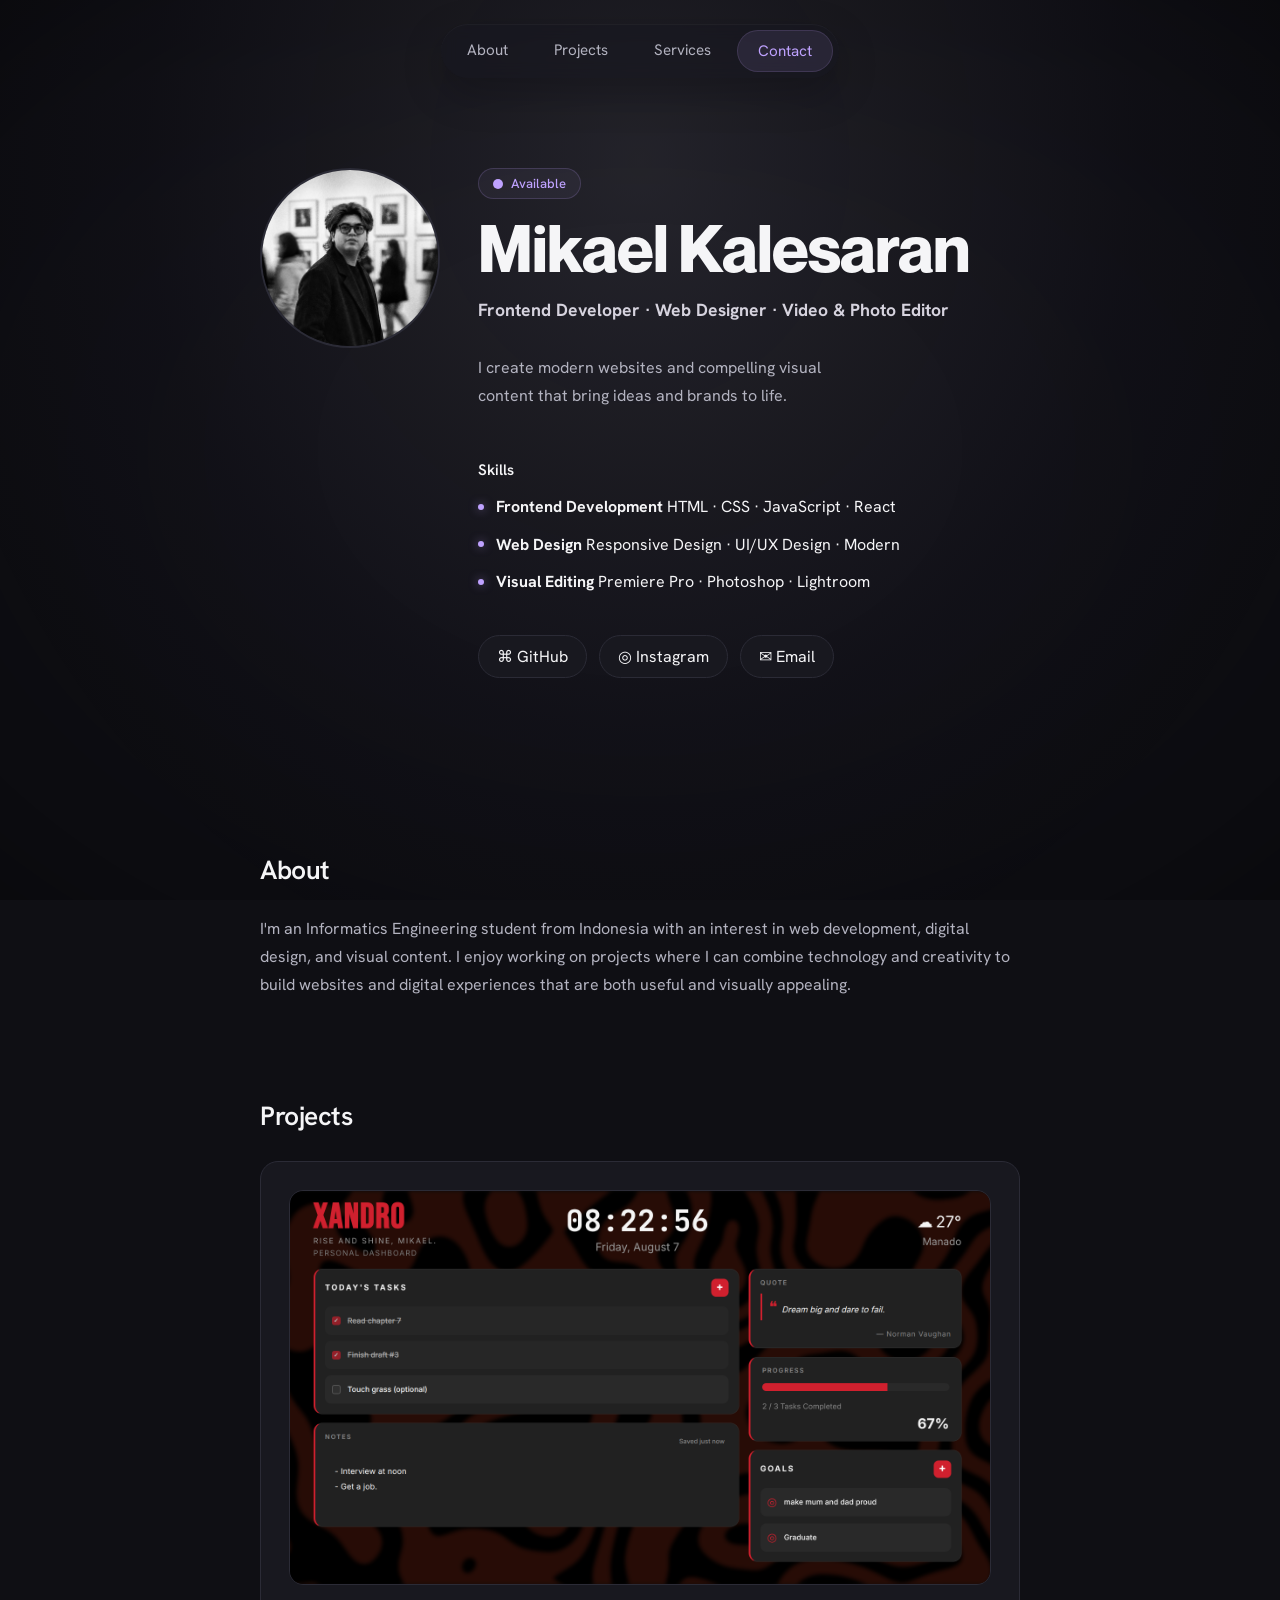
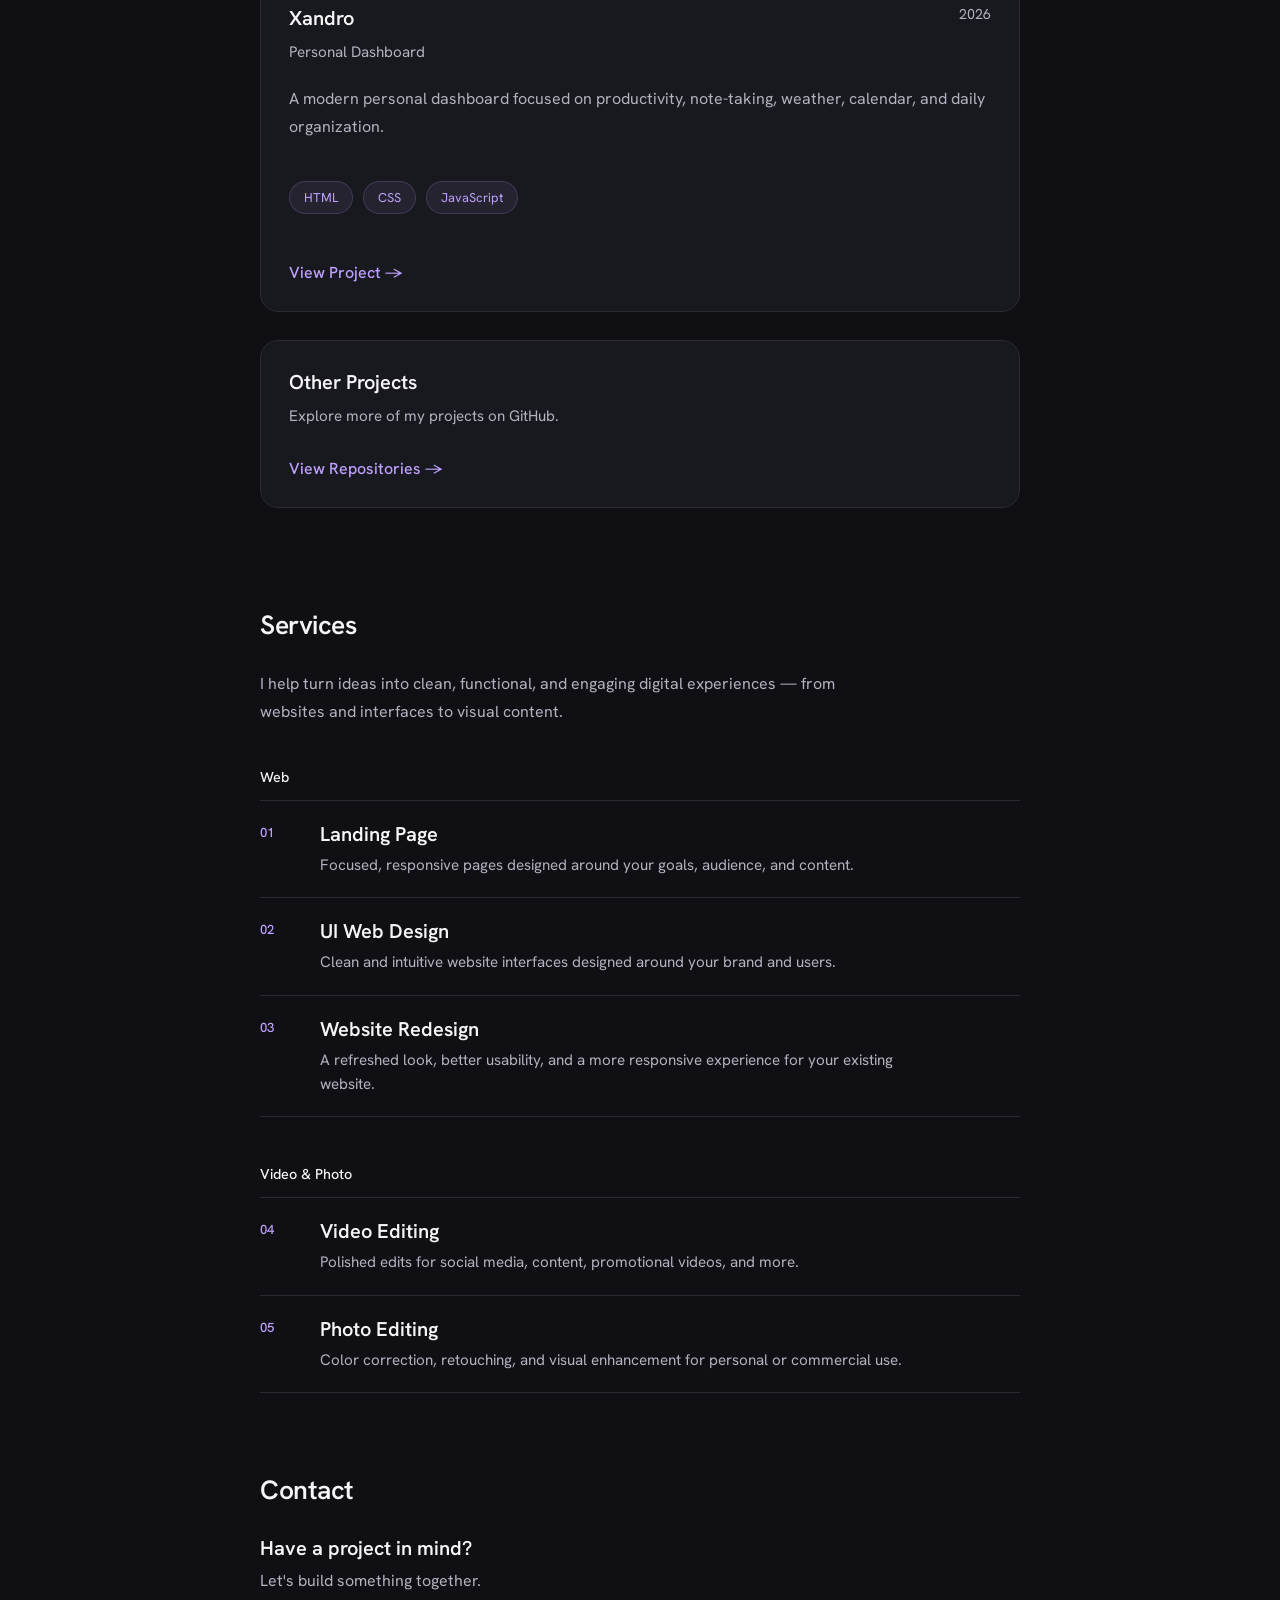
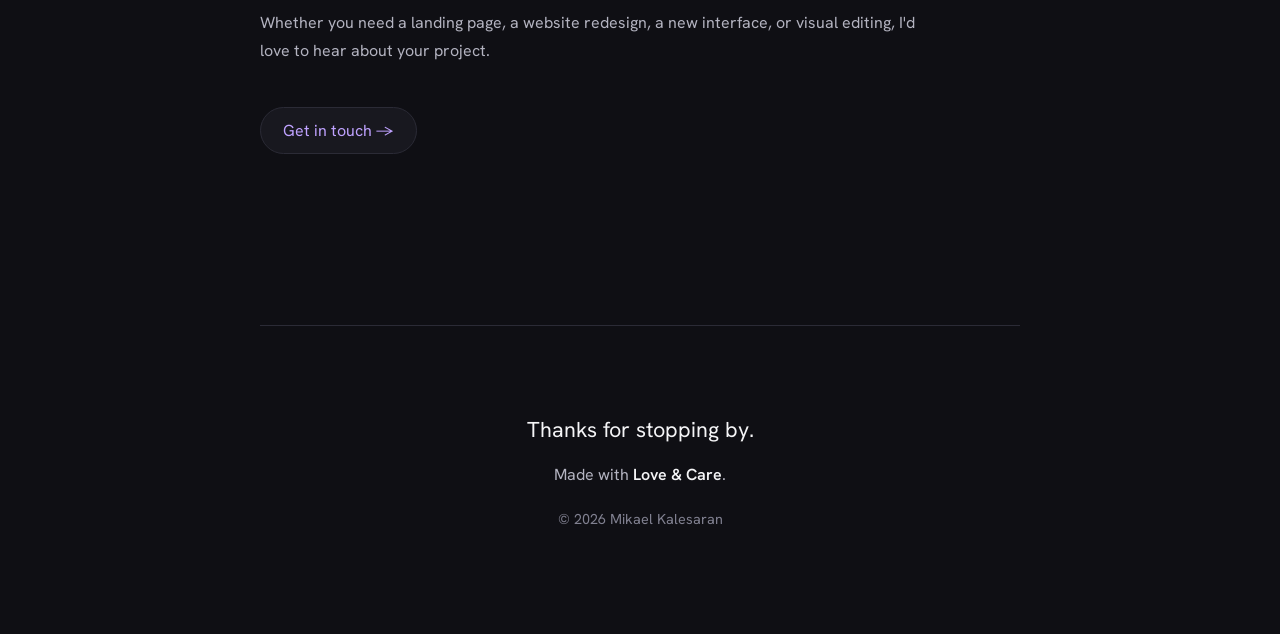
==== commit 02d3f472: "added services" ====
--- a/index.html
+++ b/index.html
@@ -24,6 +24,7 @@
             <nav class="navbar">
                 <a href="#about">About</a>
                 <a href="#projects">Projects</a>
+                <a href="#services">Services</a>
                 <a href="#contact">Contact</a>
             </nav>
             <section class="hero">
@@ -204,27 +205,123 @@
             </div>
 
         </section>
+
+        <section id="services" class="section">
+
+            <div class="reveal">
+
+                <h2>Services</h2>
+
+                <p class="section-intro">
+                    I help turn ideas into clean, functional, and engaging digital
+                    experiences — from websites and interfaces to visual content.
+                </p>
+
+                <div class="services-group">
+
+                    <div class="services-label">Web</div>
+
+                    <div class="service-list">
+
+                        <article class="service-item">
+                            <span class="service-number">01</span>
+                            <div class="service-content">
+                                <h3>Landing Page</h3>
+                                <p>
+                                    Focused, responsive pages designed around your
+                                    goals, audience, and content.
+                                </p>
+                            </div>
+                        </article>
+
+                        <article class="service-item">
+                            <span class="service-number">02</span>
+                            <div class="service-content">
+                                <h3>UI Web Design</h3>
+                                <p>
+                                    Clean and intuitive website interfaces designed
+                                    around your brand and users.
+                                </p>
+                            </div>
+                        </article>
+
+                        <article class="service-item">
+                            <span class="service-number">03</span>
+                            <div class="service-content">
+                                <h3>Website Redesign</h3>
+                                <p>
+                                    A refreshed look, better usability, and a more
+                                    responsive experience for your existing website.
+                                </p>
+                            </div>
+                        </article>
+
+                    </div>
+
+                </div>
+
+                <div class="services-group">
+
+                    <div class="services-label">Video &amp; Photo</div>
+
+                    <div class="service-list">
+
+                        <article class="service-item">
+                            <span class="service-number">04</span>
+                            <div class="service-content">
+                                <h3>Video Editing</h3>
+                                <p>
+                                    Polished edits for social media, content,
+                                    promotional videos, and more.
+                                </p>
+                            </div>
+                        </article>
+
+                        <article class="service-item">
+                            <span class="service-number">05</span>
+                            <div class="service-content">
+                                <h3>Photo Editing</h3>
+                                <p>
+                                    Color correction, retouching, and visual
+                                    enhancement for personal or commercial use.
+                                </p>
+                            </div>
+                        </article>
+
+                    </div>
+
+                </div>
+
+            </div>
+
+        </section>
+
         <section id="contact" class="section">
 
             <div class="reveal">
 
                 <h2>Contact</h2>
 
+                <h3>Have a project in mind?</h3>
+
                 <p>
-                    Interested in collaborating or just want to say hello?
-                    Feel free to reach out.
-                </p>
-
-                <a
-                href="mailto:biasedfilmsdotnet@gmail.com"
-                class="contact-button"
-                >
-                Get in touch →
-            </a>
-
-        </div>
-
-    </section>
+                    Let's build something together.
+                </p>
+
+                <p>
+                    Whether you need a landing page, a website redesign,
+                    a new interface, or visual editing, I'd love to hear
+                    about your project.
+                </p>
+
+                <a href="mailto:biasedfilmsdotnet@gmail.com" class="contact-button">
+                    Get in touch →
+                </a>
+
+            </div>
+
+        </section>
+
     <footer class="footer">
 
         <div class="reveal">
--- a/style.css
+++ b/style.css
@@ -9,21 +9,21 @@
 
 @font-face {
     font-family: "Neue Montreal";
-    src: url("../assets/fonts/NeueMontreal-Regular.otf") format("opentype");
+    src: url("assets/fonts/NeueMontreal-Regular.otf") format("opentype");
     font-weight: 400;
     font-style: normal;
 }
 
 @font-face {
     font-family: "Neue Montreal";
-    src: url("../assets/fonts/NeueMontreal-Medium.otf") format("opentype");
+    src: url("assets/fonts/NeueMontreal-Medium.otf") format("opentype");
     font-weight: 500;
     font-style: normal;
 }
 
 @font-face {
     font-family: "Neue Montreal";
-    src: url("../assets/fonts/NeueMontreal-Bold.otf") format("opentype");
+    src: url("assets/fonts/NeueMontreal-Bold.otf") format("opentype");
     font-weight: 700;
     font-style: normal;
 }
@@ -166,7 +166,7 @@
 
 #contact.section {
 
-    margin-top:120px;
+    margin-top:80px;
 
 }
 
@@ -853,8 +853,62 @@
 
 }
 
+
+/* Services */
+
+.section-intro {
+    max-width: 600px;
+    margin-bottom: 42px;
+}
+
+.services-group + .services-group {
+    margin-top: 48px;
+}
+
+.services-label {
+    margin-bottom: 14px;
+    color: var(--text);
+    font-size: .9rem;
+    font-weight: 500;
+}
+
+.service-list {
+    border-top: 1px solid var(--border);
+}
+
+.service-item {
+    display: grid;
+    grid-template-columns: 42px minmax(0, 1fr);
+    gap: 18px;
+    padding: 20px 0;
+    border-bottom: 1px solid var(--border);
+    transition: padding-left var(--transition);
+}
+
+.service-item:hover {
+    padding-left: 6px;
+}
+
+.service-number {
+    padding-top: 3px;
+    color: var(--accent);
+    font-size: .82rem;
+    font-weight: 500;
+}
+
+.service-content h3 {
+    margin-bottom: 6px;
+}
+
+.service-content p {
+    max-width: 590px;
+    font-size: .95rem;
+    line-height: 1.6;
+}
+
 /* Contact */
 
+
 .contact-button {
 
     display:inline-flex;
@@ -898,6 +952,32 @@
     background:var(--accent-soft);
 
     box-shadow:var(--glow);
+
+}
+
+
+
+#contact h3 {
+
+    margin-bottom:6px;
+
+    font-size:1.25rem;
+
+    font-weight:600;
+
+}
+
+#contact h3 + p {
+
+    margin-bottom:14px;
+
+}
+
+#contact h3 + p + p {
+
+    max-width:680px;
+
+    margin-bottom:20px;
 
 }
 
@@ -1032,63 +1112,43 @@
 @media (max-width:900px) {
 
     .hero {
-
         flex-direction:column;
-
         align-items:center;
-
         text-align:center;
-
         min-height:auto;
-
         gap:32px;
-
     }
 
     .hero-content {
-
+        width:100%;
+        max-width:100%;
         align-items:center;
-
-    }
-
-    .description {
-
-        max-width:100%;
-
-    }
-
-    .current {
-
-        text-align:left;
-
+    }
+
+    .description { max-width:100%; }
+
+    .current { text-align:left; width:100%; }
+
+    .socials { justify-content:center; }
+
+    .project-header {
+        flex-direction:column;
+        gap:8px;
+    }
+}
+
+@media (max-width:640px) {
+
+    .container {
+        width:min(90%, 520px);
+        padding-bottom:70px;
+    }
+
+    .navbar {
         width:100%;
-
-    }
-
-    .socials {
-
-        justify-content:center;
-
-    }
-
-    .project-header {
-
-        flex-direction:column;
-
-        gap:8px;
-
-    }
-}
-
-@media (max-width:640px) {
-
-    .container {
-        width:82%;
-    }
-
-    .navbar {
-        width:88%;
         margin:18px auto 48px;
+        gap:2px;
+        padding:5px;
     }
 
     .navbar a {
@@ -1099,72 +1159,66 @@
     }
 
     .hero {
-        gap:14px;
+        gap:24px;
         margin-bottom:30px;
     }
 
     .profile {
-        width:138px;
-        height:138px;
-    }
-
-    .status {
-        margin-bottom:12px;
-    }
+        width:128px;
+        height:128px;
+    }
+
+    .status { margin-bottom:12px; }
 
     h1 {
-        font-size:2.3rem;
-        letter-spacing:-.6px;
+        max-width:100%;
+        font-size:clamp(2.15rem, 10vw, 2.8rem);
+        letter-spacing:-.8px;
+        line-height:.98;
     }
 
     .subtitle {
-        font-size:.82rem;
+        max-width:100%;
+        font-size:.9rem;
         line-height:1.45;
         margin-bottom:20px;
-        white-space: nowrap;
+        white-space:normal;
     }
 
     .description {
-        max-width:300px;
-        font-size:.82rem;
+        max-width:320px;
+        font-size:.88rem;
         line-height:1.6;
     }
 
     .current {
-    text-align: center;
-    width: 100%;
-    margin-top: 36px;
+        width:100%;
+        margin-top:36px;
+        text-align:left;
     }
 
     .current h4 {
-        text-align: center;
-        font-size: .9rem;
-        margin-bottom: 24px;
+        text-align:center;
+        font-size:.9rem;
+        margin-bottom:24px;
     }
 
     .current li {
-        position: relative;
-        width: 100%;
-        max-width: 340px;
-        margin: 0 auto 9px;
-        margin-bottom: 18px;
-        padding-left: 8px;
-        text-align: left;
-        font-size: .86rem;
-        line-height: 1.5;
-        white-space: nowrap;
-    }
-
-    .current li::before {
-        position: absolute;
-        left: 0;
-        top: .6em;
-        margin: 0;
+        width:100%;
+        max-width:340px;
+        margin:0 auto 14px;
+        padding-left:18px;
+        text-align:left;
+        font-size:.86rem;
+        line-height:1.55;
+        white-space:normal;
     }
 
     .socials {
+        width:100%;
         gap:8px;
         margin-top:18px;
+        justify-content:center;
     }
 
     .socials a {
@@ -1172,7 +1226,61 @@
         font-size:.84rem;
     }
 
-    .project-card {
-        padding:18px;
-    }
-}
+    .project-card { padding:18px; }
+
+    .section-intro {
+        margin-bottom:34px;
+    }
+
+    .services-group + .services-group {
+        margin-top:38px;
+    }
+
+    .service-item {
+        grid-template-columns:34px minmax(0, 1fr);
+        gap:12px;
+        padding:18px 0;
+    }
+
+    .service-item:hover {
+        padding-left:0;
+    }
+
+    .service-content h3 {
+        font-size:1.08rem;
+    }
+
+    .service-content p {
+        font-size:.88rem;
+        line-height:1.55;
+    }
+
+    .services-cta {
+        margin-top:36px;
+    }
+
+    .footer { min-height:260px; }
+    .footer-line { margin-bottom:60px; }
+}
+
+@media (max-width:380px) {
+
+    .navbar a {
+        padding:8px 5px;
+        font-size:.76rem;
+    }
+
+    .profile {
+        width:112px;
+        height:112px;
+    }
+
+    h1 { font-size:2.05rem; }
+    .subtitle { font-size:.84rem; }
+
+    .socials a {
+        width:100%;
+        justify-content:center;
+    }
+}
+
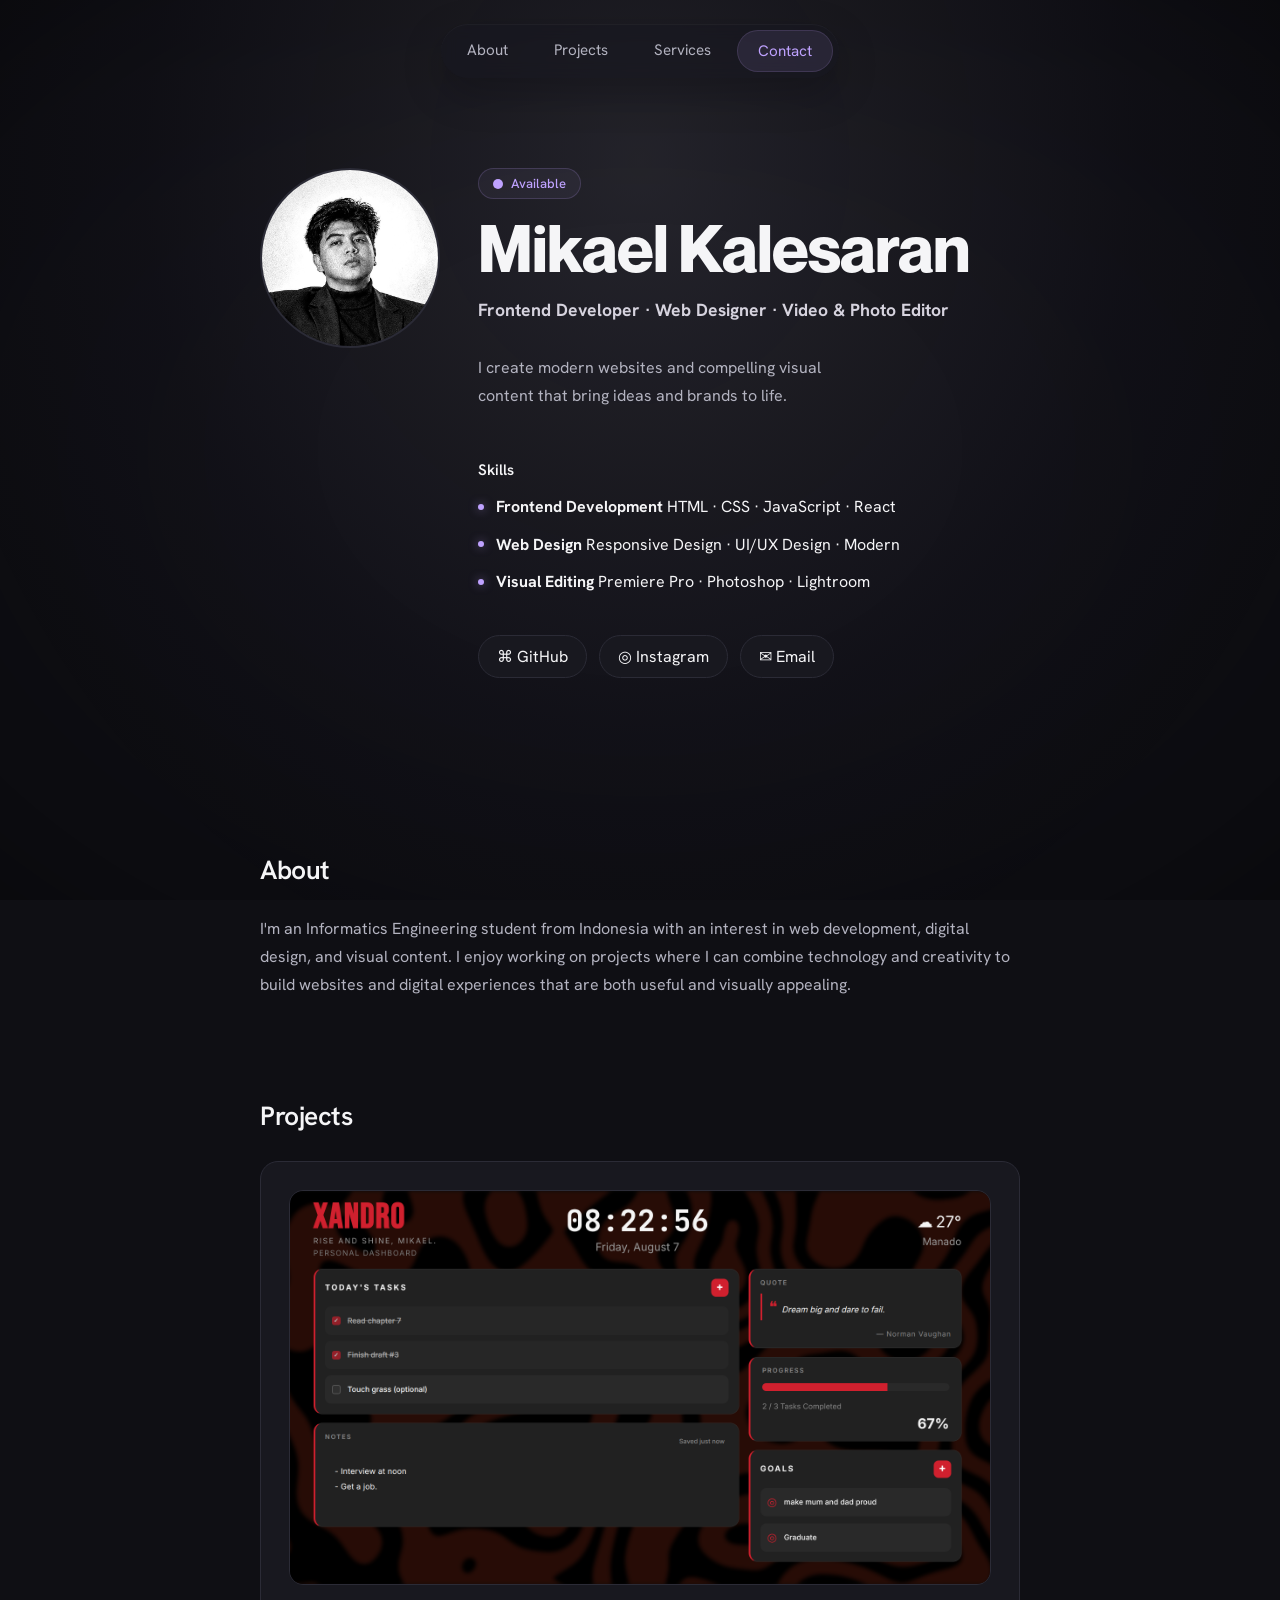
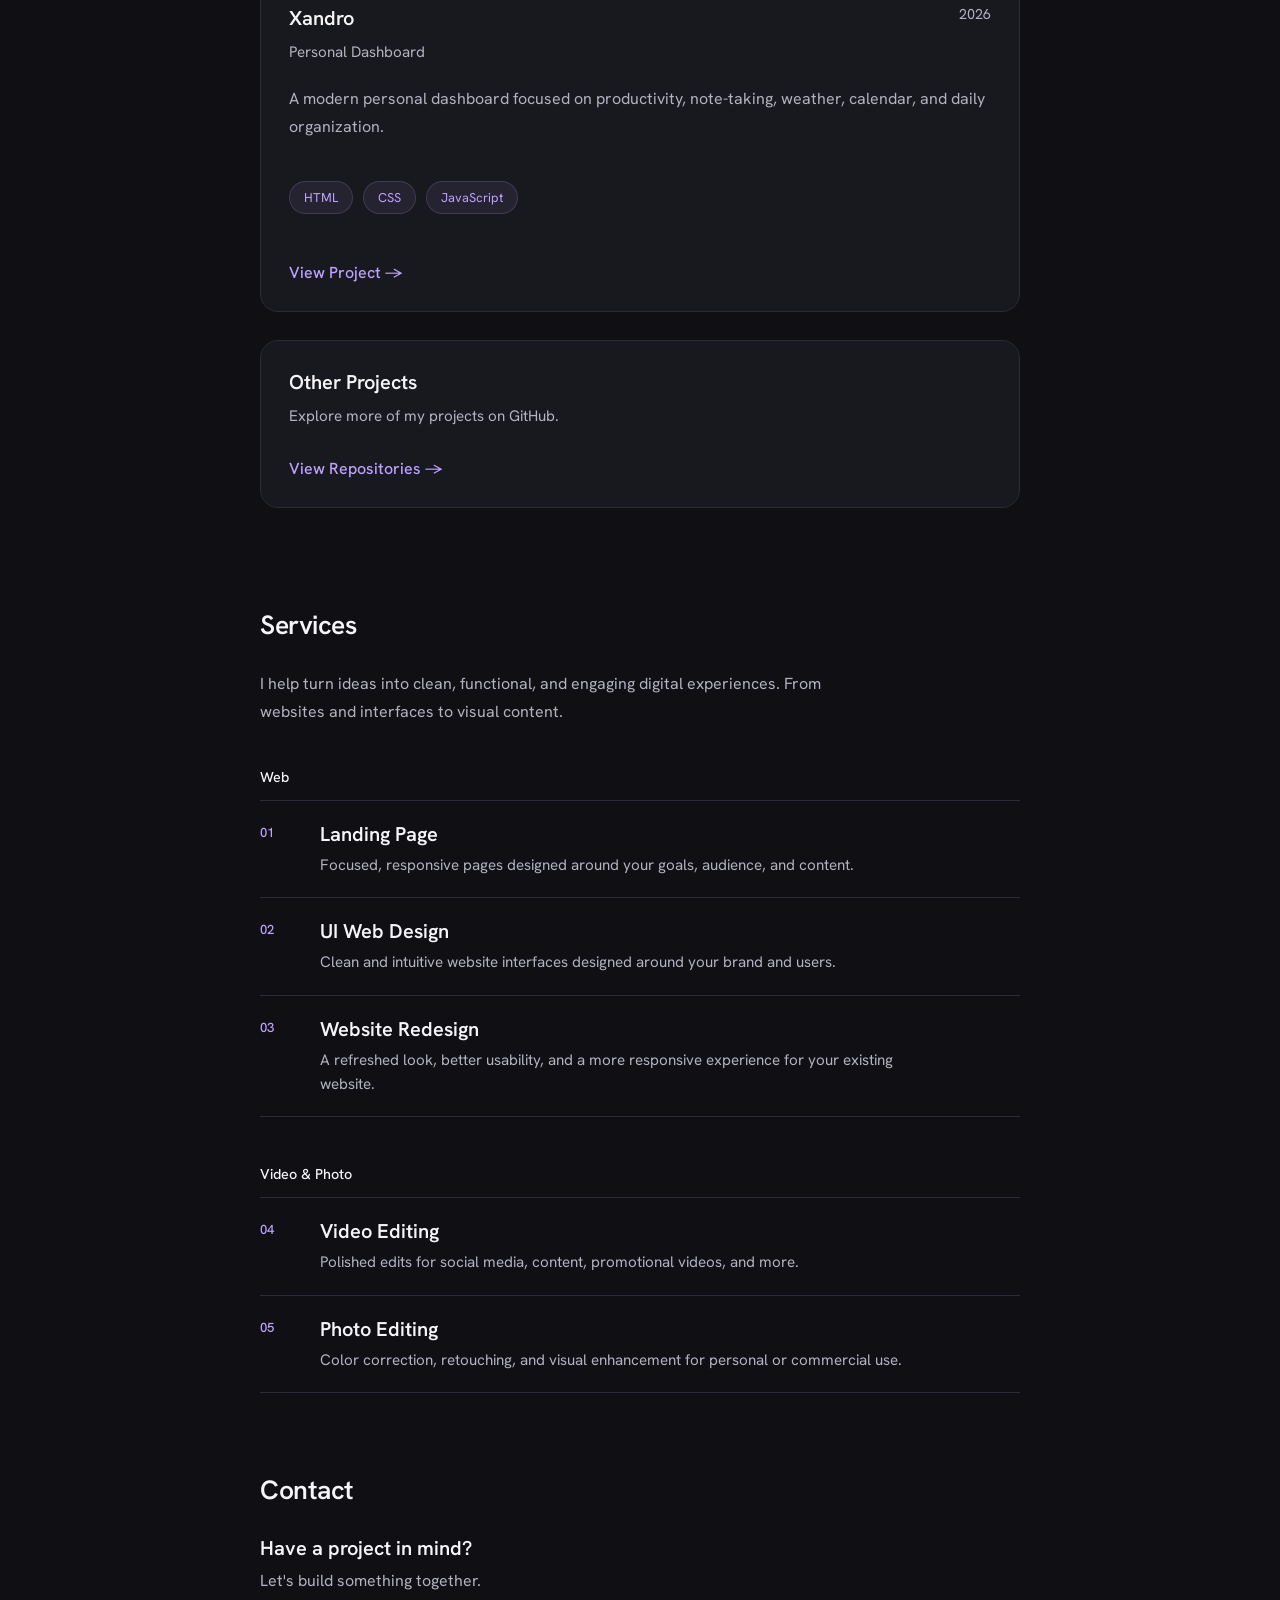
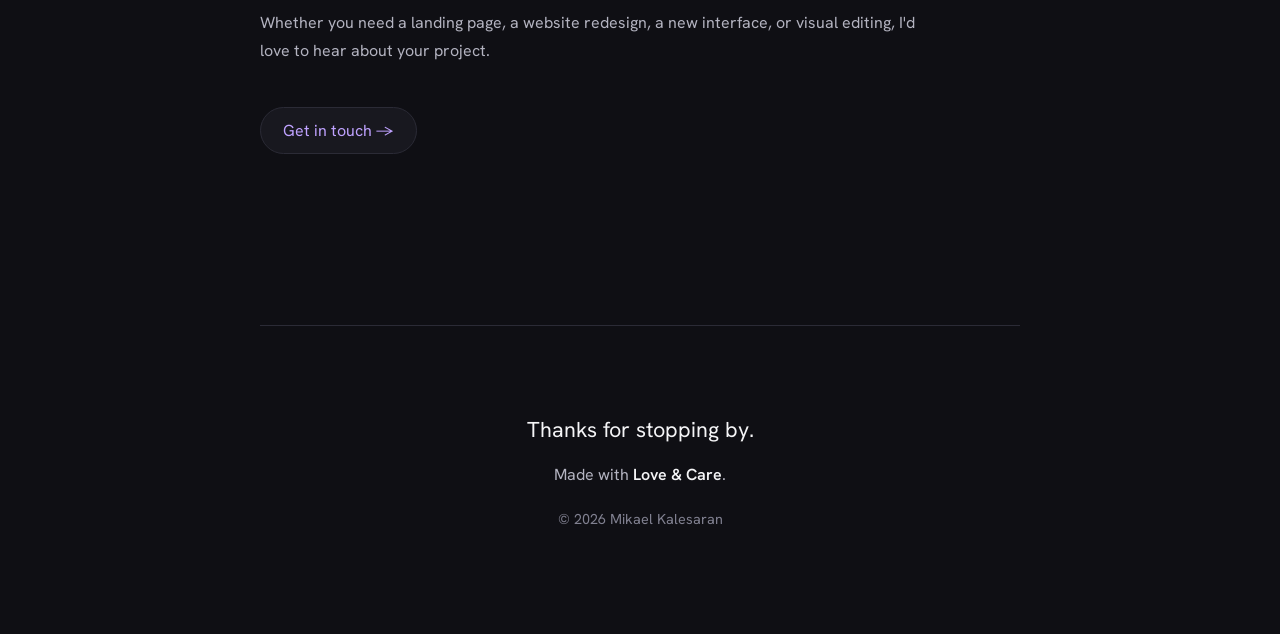
==== commit b12dc2f8: "Update index.html" ====
--- a/index.html
+++ b/index.html
@@ -93,7 +93,7 @@
                             ⌘ GitHub
                         </a>
 
-                        <a href="https://www.instagram.com/aetrnaa/" target="_blank">
+                        <a href="https://www.instagram.com/mikaelkalesaran/" target="_blank">
                             ◎ Instagram
                         </a>
 
@@ -214,7 +214,7 @@
 
                 <p class="section-intro">
                     I help turn ideas into clean, functional, and engaging digital
-                    experiences — from websites and interfaces to visual content.
+                    experiences. From websites and interfaces to visual content.
                 </p>
 
                 <div class="services-group">
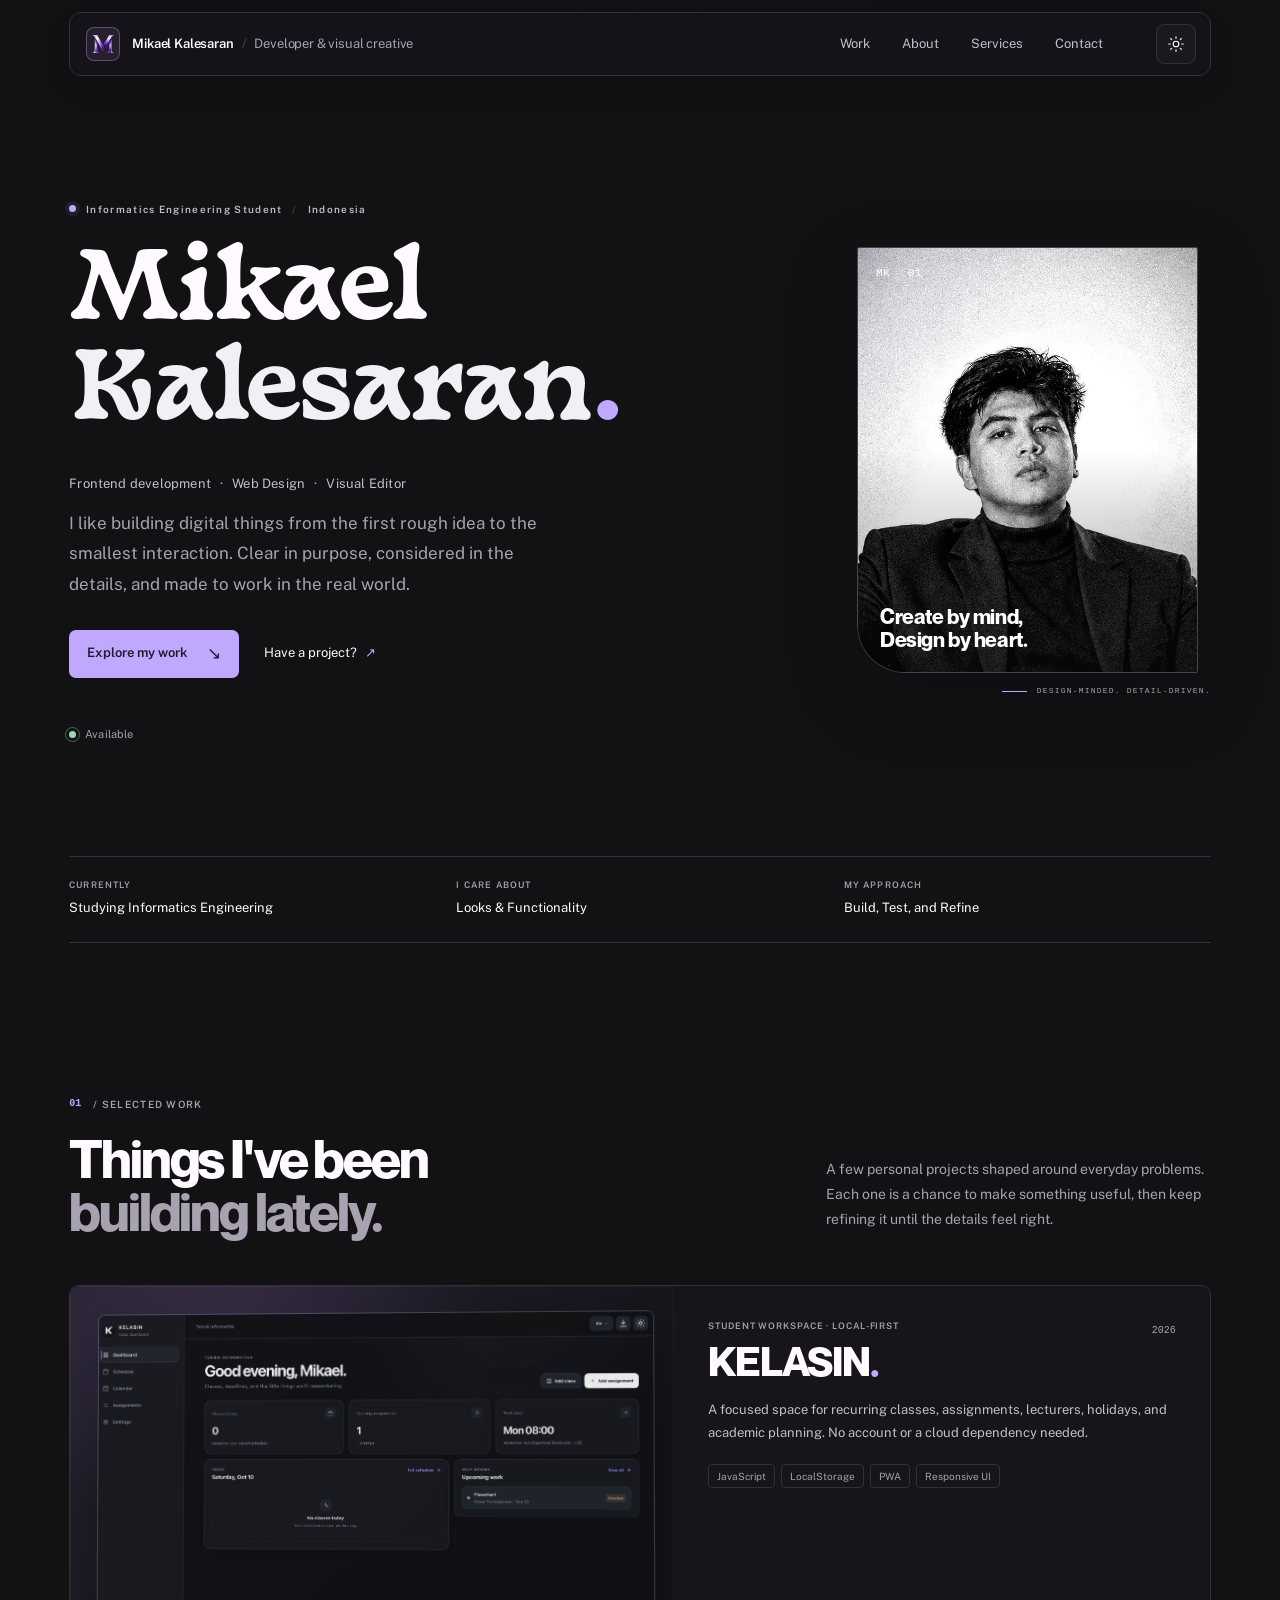
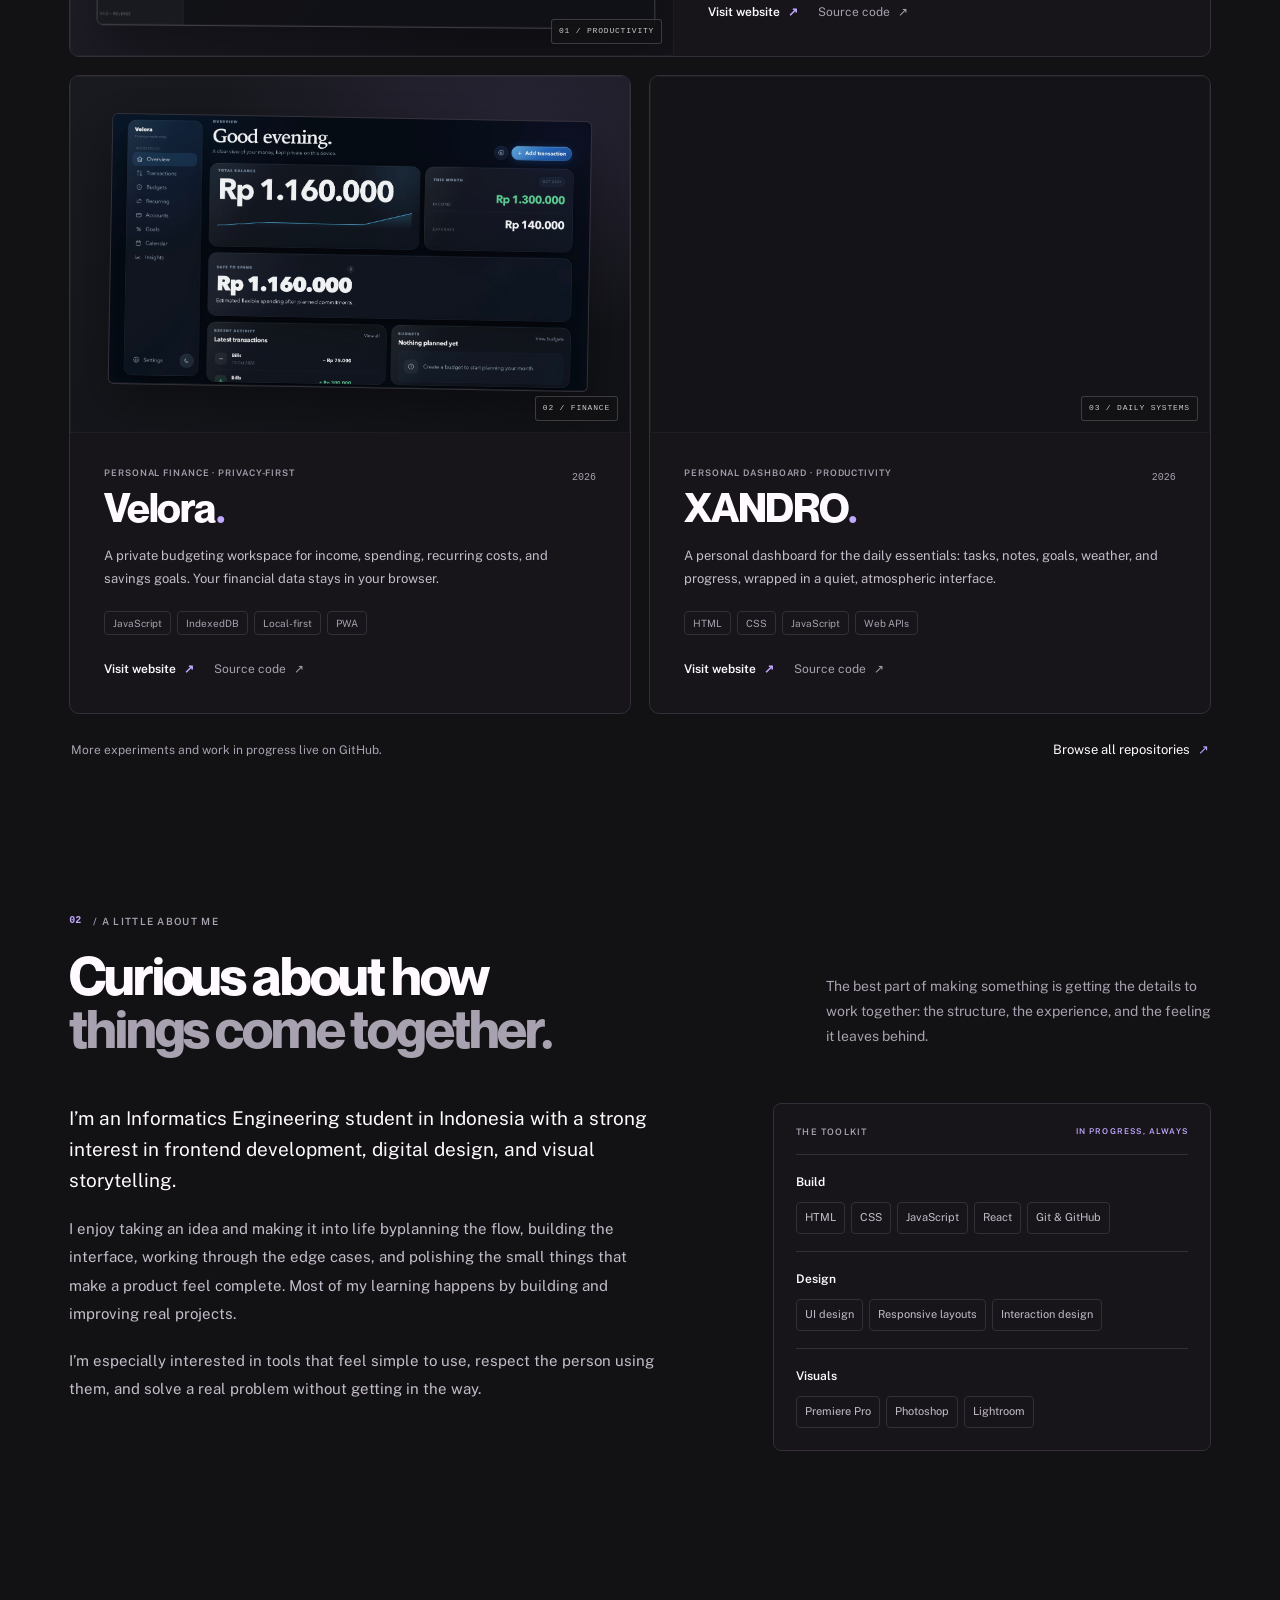
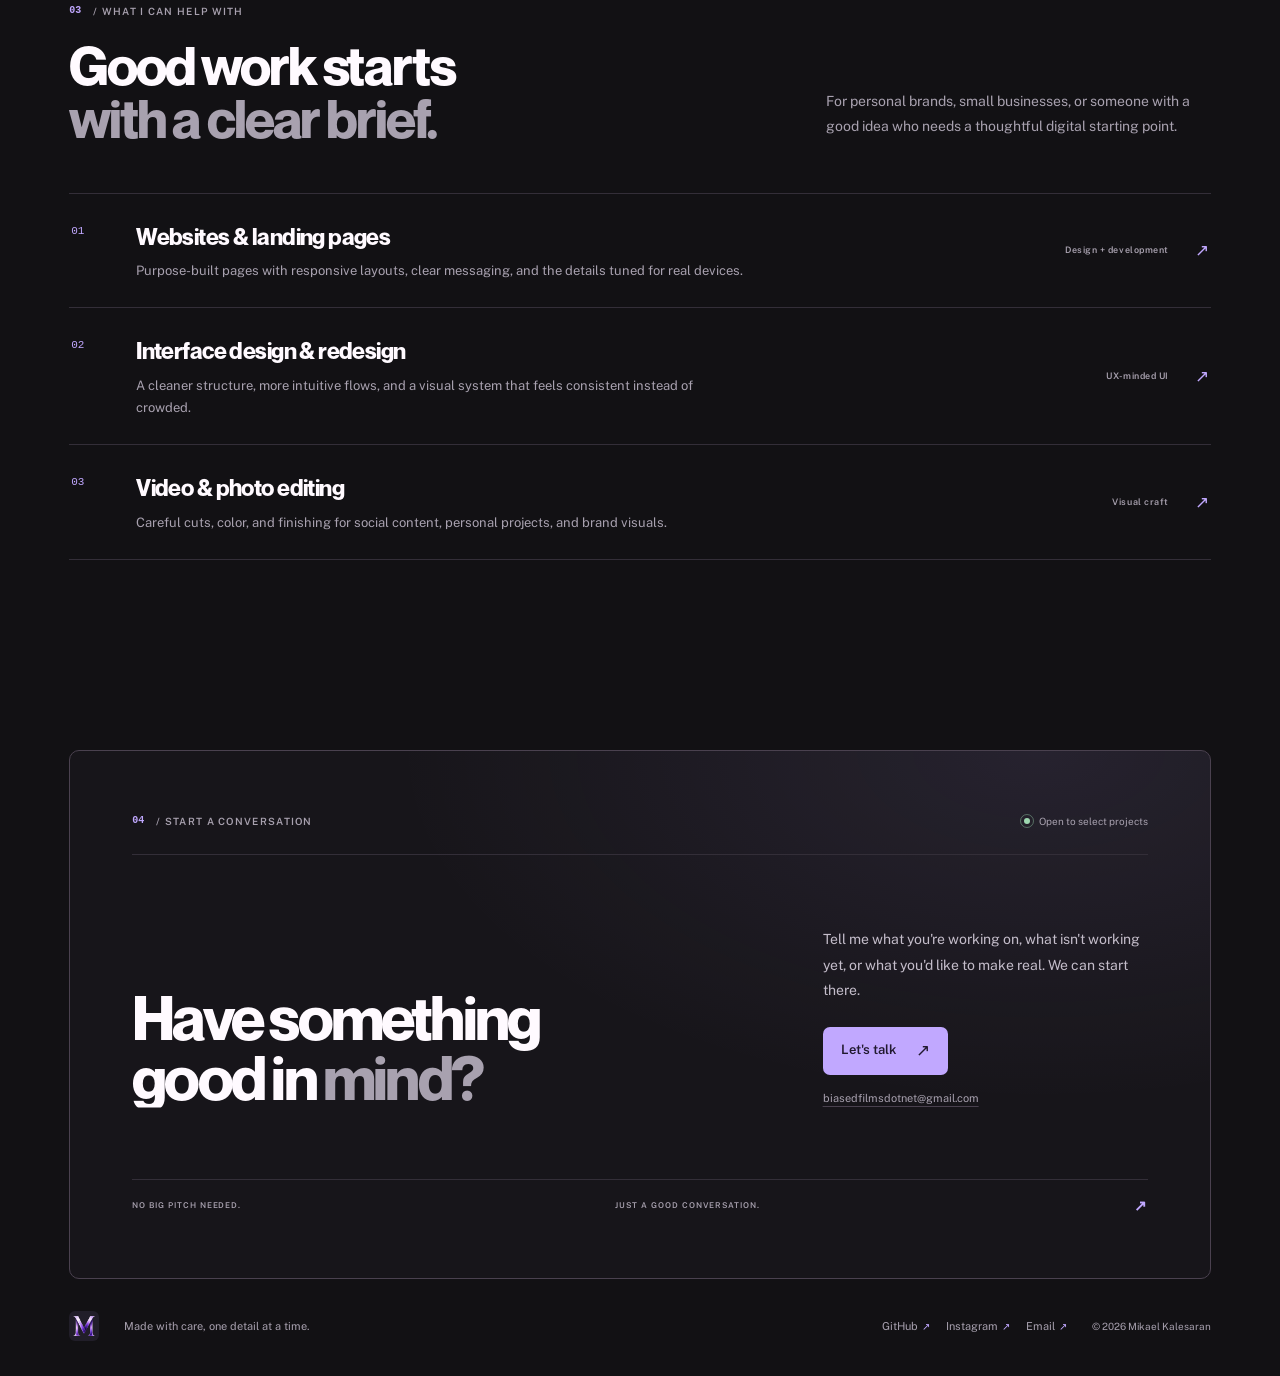
==== commit af9ebb72: "Update portfolio design and responsiveness" ====
--- a/index.html
+++ b/index.html
@@ -1,353 +1,340 @@
-<!DOCTYPE html>
+<!doctype html>
 <html lang="en">
-    <head>
-        <meta charset="UTF-8">
-        <meta name="viewport" content="width=device-width, initial-scale=1.0">
-        <meta name="google-site-verification" content="dPDmybD6yY6AcJtFiTHgliAY_JT1-CyQ-umgRuA-eIM" />
-
-        <title>Mikael Kalesaran</title>
-
-        <link rel="icon" href="/assets/favicon.png" type="image/png">
-
-        <link rel="preconnect" href="https://fonts.googleapis.com">
-        <link rel="preconnect" href="https://fonts.gstatic.com" crossorigin>
-
-        <link href="https://fonts.googleapis.com/css2?family=Hanken+Grotesk:wght@300;400;500;600;700;800&display=swap" rel="stylesheet">
-
-        <link rel="stylesheet" href="style.css">
-
-    </head>
-
-    <body>
-
-        <main class="container">
-            <nav class="navbar">
-                <a href="#about">About</a>
-                <a href="#projects">Projects</a>
-                <a href="#services">Services</a>
-                <a href="#contact">Contact</a>
-            </nav>
-            <section class="hero">
-
-                <div class="reveal" data-delay="0">
-                    <img
-                    src="assets/profile.jpg"
-                    alt="Profile"
-                    class="profile"
-                    >
-                </div>
-
-                <div class="hero-content reveal" data-delay="120">
-
-                    <div class="status reveal">
-
-                        <span class="dot"></span>
-
-                        Available
-
-                    </div>
-
-                    <div class="name-wrapper">
-
-                        <h1 class="hero-name">
-                            Mikael Kalesaran
-                        </h1>
-
-                    </div>
-
-                    <p class="subtitle reveal">
-                        <strong>Frontend Developer · Web Designer · Video & Photo Editor</strong>
-                    </p>
-
-                    <p class="description reveal">
-                        I create modern websites and compelling visual content
-                        that bring ideas and brands to life.
-                    </p>
-
-                    <div class="current reveal">
-
-                        <h4>Skills</h4>
-
-                        <ul>
-                            <li>
-                                <strong>Frontend Development</strong>
-                                <span>HTML · CSS · JavaScript · React</span>
-                            </li>
-
-                            <li>
-                                <strong>Web Design</strong>
-                                <span>Responsive Design · UI/UX Design · Modern</span>
-                            </li>
-
-                            <li>
-                                <strong>Visual Editing</strong>
-                                <span>Premiere Pro · Photoshop · Lightroom</span>
-                            </li>
-                        </ul>
-
-                    </div>
-
-                    <div class="socials reveal">
-
-                        <a href="https://github.com/biasedfilms" target="_blank">
-                            ⌘ GitHub
-                        </a>
-
-                        <a href="https://www.instagram.com/mikaelkalesaran/" target="_blank">
-                            ◎ Instagram
-                        </a>
-
-                        <a href="mailto:biasedfilmsdotnet@gmail.com">
-                            ✉ Email
-                        </a>
-
-                    </div>
-
-                </div>
-
-            </section>
-            <section id="about" class="section">
-
-                <div class="reveal">
-
-                    <h2>About</h2>
-
-                    <p>
-                        I'm an Informatics Engineering student from Indonesia with an interest
-                        in web development, digital design, and visual content. I enjoy working
-                        on projects where I can combine technology and creativity to build websites
-                        and digital experiences that are both useful and visually appealing.
-
-                    </div>
-
-                </section>
-                <section id="projects" class="section">
-
-                    <div class="reveal">
-
-                        <h2>Projects</h2>
-
-                        <div class="project-card">
-
-                            <img
-                            src="assets/xandro-preview.png"
-                            alt="Xandro Preview"
-                            class="project-image"
-                            >
-
-                            <div class="project-header">
-
-                                <div>
-
-                                    <h3>Xandro</h3>
-
-                                    <p class="project-subtitle">
-                                        Personal Dashboard
-                                    </p>
-
-                                </div>
-
-                                <span class="project-year">
-                                    2026
-                                </span>
-
-                            </div>
-
-                            <p>
-                                A modern personal dashboard focused on productivity,
-                                note-taking, weather, calendar, and daily organization.
-                            </p>
-
-                            <div class="tags">
-                                <span>HTML</span>
-                                <span>CSS</span>
-                                <span>JavaScript</span>
-                            </div>
-
-                            <a
-                            href="https://mikaelkalesaran.com/xandro/"
-                            class="project-link"
-                            target="_blank"
-                            rel="noopener noreferrer"
-                            >
-                            View Project →
-                        </a>
-
-                    </div>
-
-                    <div class="project-card">
-
-                        <div class="project-header">
-
-                            <div>
-
-                                <h3>Other Projects</h3>
-
-                                <p class="project-subtitle">
-                                    Explore more of my projects on GitHub.
-                                </p>
-
-                            </div>
-
-                        </div>
-
-                        <a
-                        href="https://github.com/biasedfilms?tab=repositories"
-                        class="project-link"
-                        target="_blank"
-                        rel="noopener noreferrer"
-                        >
-                        View Repositories →
-                    </a>
-
-                </div>
-
-            </div>
-
-        </section>
-
-        <section id="services" class="section">
-
-            <div class="reveal">
-
-                <h2>Services</h2>
-
-                <p class="section-intro">
-                    I help turn ideas into clean, functional, and engaging digital
-                    experiences. From websites and interfaces to visual content.
-                </p>
-
-                <div class="services-group">
-
-                    <div class="services-label">Web</div>
-
-                    <div class="service-list">
-
-                        <article class="service-item">
-                            <span class="service-number">01</span>
-                            <div class="service-content">
-                                <h3>Landing Page</h3>
-                                <p>
-                                    Focused, responsive pages designed around your
-                                    goals, audience, and content.
-                                </p>
-                            </div>
-                        </article>
-
-                        <article class="service-item">
-                            <span class="service-number">02</span>
-                            <div class="service-content">
-                                <h3>UI Web Design</h3>
-                                <p>
-                                    Clean and intuitive website interfaces designed
-                                    around your brand and users.
-                                </p>
-                            </div>
-                        </article>
-
-                        <article class="service-item">
-                            <span class="service-number">03</span>
-                            <div class="service-content">
-                                <h3>Website Redesign</h3>
-                                <p>
-                                    A refreshed look, better usability, and a more
-                                    responsive experience for your existing website.
-                                </p>
-                            </div>
-                        </article>
-
-                    </div>
-
-                </div>
-
-                <div class="services-group">
-
-                    <div class="services-label">Video &amp; Photo</div>
-
-                    <div class="service-list">
-
-                        <article class="service-item">
-                            <span class="service-number">04</span>
-                            <div class="service-content">
-                                <h3>Video Editing</h3>
-                                <p>
-                                    Polished edits for social media, content,
-                                    promotional videos, and more.
-                                </p>
-                            </div>
-                        </article>
-
-                        <article class="service-item">
-                            <span class="service-number">05</span>
-                            <div class="service-content">
-                                <h3>Photo Editing</h3>
-                                <p>
-                                    Color correction, retouching, and visual
-                                    enhancement for personal or commercial use.
-                                </p>
-                            </div>
-                        </article>
-
-                    </div>
-
-                </div>
-
-            </div>
-
-        </section>
-
-        <section id="contact" class="section">
-
-            <div class="reveal">
-
-                <h2>Contact</h2>
-
-                <h3>Have a project in mind?</h3>
-
-                <p>
-                    Let's build something together.
-                </p>
-
-                <p>
-                    Whether you need a landing page, a website redesign,
-                    a new interface, or visual editing, I'd love to hear
-                    about your project.
-                </p>
-
-                <a href="mailto:biasedfilmsdotnet@gmail.com" class="contact-button">
-                    Get in touch →
-                </a>
-
-            </div>
-
-        </section>
-
-    <footer class="footer">
-
-        <div class="reveal">
-
-            <div class="footer-line"></div>
-
-            <p class="footer-title">
-                Thanks for stopping by.
+
+<head>
+  <meta charset="utf-8">
+  <meta name="viewport" content="width=device-width, initial-scale=1">
+  <meta name="google-site-verification" content="dPDmybD6yY6AcJtFiTHgliAY_JT1-CyQ-umgRuA-eIM">
+  <meta name="theme-color" content="#121114">
+  <meta name="color-scheme" content="dark light">
+  <meta name="description"
+    content="Mikael Kalesaran is an Indonesian frontend developer and visual creative building thoughtful, practical digital experiences. Explore selected projects, capabilities, and ways to get in touch.">
+  <meta name="author" content="Mikael Kalesaran">
+  <link rel="canonical" href="https://mikaelkalesaran.com/">
+  <link rel="icon" href="assets/favicon.png" type="image/png" sizes="256x256">
+  <link rel="apple-touch-icon" href="assets/apple-touch-icon.png" sizes="180x180">
+  <link rel="preload" as="image" href="assets/profile.jpg" fetchpriority="high">
+  <link rel="preconnect" href="https://fonts.googleapis.com">
+  <link rel="preconnect" href="https://fonts.gstatic.com" crossorigin>
+  <link href="https://fonts.googleapis.com/css2?family=Public+Sans:wght@400;500;600;700&amp;display=swap"
+    rel="stylesheet">
+  <meta property="og:type" content="website">
+  <meta property="og:site_name" content="Mikael Kalesaran">
+  <meta property="og:title" content="Mikael Kalesaran">
+  <meta property="og:description" content="Thoughtful web development, interface design, and visual craft.">
+  <meta property="og:url" content="https://mikaelkalesaran.com/">
+  <meta property="og:image" content="https://mikaelkalesaran.com/assets/preview.png">
+  <meta property="og:image:width" content="1200">
+  <meta property="og:image:height" content="630">
+  <meta name="twitter:card" content="summary_large_image">
+  <meta name="twitter:title" content="Mikael Kalesaran">
+  <meta name="twitter:description" content="Thoughtful web development, interface design, and visual craft.">
+  <meta name="twitter:image" content="https://mikaelkalesaran.com/assets/preview.png">
+  <title>Mikael Kalesaran</title>
+  <link rel="stylesheet" href="style.css?v=2.3.0">
+  <script type="application/ld+json">
+  {
+    "@context": "https://schema.org",
+    "@type": "Person",
+    "name": "Mikael Kalesaran",
+    "url": "https://mikaelkalesaran.com/",
+    "jobTitle": "Frontend Developer and Visual Creative",
+    "email": "mailto:biasedfilmsdotnet@gmail.com",
+    "sameAs": [
+      "https://github.com/biasedfilms",
+      "https://www.instagram.com/mikaelkalesaran/"
+    ]
+  }
+  </script>
+</head>
+
+<body>
+  <a class="skip-link" href="#main">Skip to content</a>
+  <div class="reading-progress" aria-hidden="true"></div>
+
+  <header class="site-header">
+    <div class="site-header-inner">
+      <a class="brand" href="#top" aria-label="Mikael Kalesaran, home">
+
+        <span class="brand-mark">
+          <img src="assets/logo.png" alt="" width="22" height="22">
+        </span>
+
+        <span class="brand-name">Mikael Kalesaran <span class="brand-divider">/</span> <span
+            class="brand-descriptor">Developer &amp; visual creative</span></span>
+      </a>
+
+      <nav class="primary-nav" aria-label="Main navigation">
+        <a class="nav-link" href="#work">Work</a>
+        <a class="nav-link" href="#about">About</a>
+        <a class="nav-link" href="#services">Services</a>
+        <a class="nav-link" href="#contact">Contact</a>
+      </nav>
+
+      <button class="theme-toggle" type="button" aria-label="Switch to light theme" title="Switch to light theme">
+        <svg class="theme-icon theme-icon-sun" viewBox="0 0 24 24" aria-hidden="true">
+          <circle cx="12" cy="12" r="3.7"></circle>
+          <path
+            d="M12 2.3v2M12 19.7v2M4.9 4.9l1.4 1.4M17.7 17.7l1.4 1.4M2.3 12h2M19.7 12h2M4.9 19.1l1.4-1.4M17.7 6.3l1.4-1.4">
+          </path>
+        </svg>
+        <svg class="theme-icon theme-icon-moon" viewBox="0 0 24 24" aria-hidden="true">
+          <path d="M20.2 15.2A8.4 8.4 0 0 1 8.8 3.8a8.5 8.5 0 1 0 11.4 11.4Z"></path>
+        </svg>
+      </button>
+    </div>
+  </header>
+
+  <main id="main" class="page-shell">
+    <section class="hero" id="top" aria-labelledby="hero-title">
+      <div class="hero-copy">
+        <p class="eyebrow hero-eyebrow" data-reveal>
+          <span class="eyebrow-mark" aria-hidden="true"></span>
+          Informatics Engineering Student <span class="eyebrow-divider">/</span> Indonesia
+        </p>
+        <h1 id="hero-title" class="hero-title" data-reveal style="--reveal-delay: 70ms"><span
+            class="hero-title-line">Mikael</span><span class="hero-title-line">Kalesaran<span
+              class="title-period">.</span></span></h1>
+        <p class="hero-role" data-reveal style="--reveal-delay: 140ms">Frontend development <span>·</span> Web
+          Design <span>·</span> Visual Editor</p>
+        <p class="hero-description" data-reveal style="--reveal-delay: 210ms">I like building digital things from the
+          first rough idea to the smallest interaction. Clear in purpose, considered in the details, and made to work in
+          the real world.</p>
+        <div class="hero-actions" data-reveal style="--reveal-delay: 280ms">
+          <a class="button button-primary" href="#work">Explore my work <span aria-hidden="true">↘</span></a>
+          <a class="text-link" href="mailto:biasedfilmsdotnet@gmail.com">Have a project? <span
+              aria-hidden="true">↗</span></a>
+        </div>
+        <div class="hero-footnote" data-reveal style="--reveal-delay: 340ms">
+          <span class="availability-dot" aria-hidden="true"></span>
+          <span>Available</span>
+        </div>
+      </div>
+
+      <div class="hero-visual" data-reveal style="--reveal-delay: 180ms">
+        <div class="portrait-frame">
+          <img src="assets/profile.jpg" alt="Mikael Kalesaran in a black-and-white portrait" width="640" height="853"
+            fetchpriority="high">
+          <span class="portrait-index">MK<span>—</span>01</span>
+          <span class="portrait-caption">Create by mind,<br>Design by heart.</span>
+        </div>
+        <div class="visual-note"><span class="visual-note-line"></span><span>DESIGN-MINDED. DETAIL-DRIVEN.</span></div>
+      </div>
+    </section>
+
+    <div class="intro-strip" aria-label="Current focus">
+      <div class="intro-stat" data-reveal style="--reveal-delay: 0ms"><span class="stat-label">CURRENTLY</span><span
+          class="stat-value">Studying Informatics Engineering</span></div>
+      <div class="intro-stat" data-reveal style="--reveal-delay: 70ms"><span class="stat-label">I CARE ABOUT</span><span
+          class="stat-value">Looks &amp; Functionality</span></div>
+      <div class="intro-stat" data-reveal style="--reveal-delay: 140ms"><span class="stat-label">MY APPROACH</span><span
+          class="stat-value">Build, Test, and Refine</span></div>
+    </div>
+
+    <section id="work" class="content-section work-section" aria-labelledby="work-title">
+      <div class="section-heading" data-reveal>
+        <div>
+          <p class="section-kicker"><span>01</span> / SELECTED WORK</p>
+          <h2 id="work-title">Things I've been<br><em>building lately.</em></h2>
+        </div>
+        <p class="section-summary">A few personal projects shaped around everyday problems. Each one is a chance to make
+          something useful, then keep refining it until the details feel right.</p>
+      </div>
+
+      <div class="project-grid">
+        <article class="project-card project-card-featured" data-reveal>
+          <a class="project-art project-art-kelasin" href="https://kelasin.app/" target="_blank"
+            rel="noopener noreferrer" aria-label="Open KELASIN website">
+            <img class="project-preview-image project-preview-image-kelasin" src="assets/preview/kelasin-preview.webp"
+              alt="Preview of the KELASIN academic planner interface" width="1160" height="564" loading="lazy"
+              decoding="async">
+            <span class="art-index">01 / PRODUCTIVITY</span>
+          </a>
+          <div class="project-copy">
+            <div class="project-title-row">
+              <div>
+                <p class="project-type">Student workspace · Local-first</p>
+                <h3>KELASIN<span class="project-period">.</span></h3>
+              </div><span class="project-year">2026</span>
+            </div>
+            <p class="project-description">A focused space for recurring classes, assignments, lecturers, holidays, and
+              academic planning. No account or a cloud dependency needed.</p>
+            <div class="tag-list" aria-label="Technologies">
+              <span>JavaScript</span><span>LocalStorage</span><span>PWA</span><span>Responsive UI</span>
+            </div>
+            <div class="project-links"><a class="project-link" href="https://kelasin.app/" target="_blank"
+                rel="noopener noreferrer">Visit website <span aria-hidden="true">↗</span></a><a class="source-link"
+                href="https://github.com/biasedfilms/kelasin" target="_blank" rel="noopener noreferrer">Source code
+                <span aria-hidden="true">↗</span></a></div>
+          </div>
+        </article>
+
+        <article class="project-card project-card-standard" data-reveal style="--reveal-delay: 80ms">
+          <a class="project-art project-art-velora" href="https://velora-mikael.vercel.app/" target="_blank"
+            rel="noopener noreferrer" aria-label="Open Velora website">
+            <img class="project-preview-image project-preview-image-velora" src="assets/preview/velora-preview.webp"
+              alt="Preview of the Velora personal finance dashboard" width="948" height="522" loading="lazy"
+              decoding="async">
+            <span class="art-index">02 / FINANCE</span>
+          </a>
+          <div class="project-copy">
+            <div class="project-title-row">
+              <div>
+                <p class="project-type">Personal finance · Privacy-first</p>
+                <h3>Velora<span class="project-period">.</span></h3>
+              </div><span class="project-year">2026</span>
+            </div>
+            <p class="project-description">A private budgeting workspace for income, spending, recurring costs, and
+              savings goals. Your financial data stays in your browser.</p>
+            <div class="tag-list" aria-label="Technologies">
+              <span>JavaScript</span><span>IndexedDB</span><span>Local-first</span><span>PWA</span>
+            </div>
+            <div class="project-links"><a class="project-link" href="https://velora-mikael.vercel.app/" target="_blank"
+                rel="noopener noreferrer">Visit website <span aria-hidden="true">↗</span></a><a class="source-link"
+                href="https://github.com/biasedfilms/velora" target="_blank" rel="noopener noreferrer">Source code <span
+                  aria-hidden="true">↗</span></a></div>
+          </div>
+        </article>
+
+        <article class="project-card project-card-standard" data-reveal style="--reveal-delay: 140ms">
+          <a class="project-art project-art-xandro" href="https://mikaelkalesaran.com/xandro/" target="_blank"
+            rel="noopener noreferrer" aria-label="Open XANDRO personal dashboard">
+            <img class="project-preview-image project-preview-image-xandro" src="assets/preview/xandro-preview.webp"
+              alt="Preview of the XANDRO personal dashboard interface" width="1604" height="900" loading="lazy"
+              decoding="async">
+            <span class="art-index">03 / DAILY SYSTEMS</span>
+          </a>
+          <div class="project-copy">
+            <div class="project-title-row">
+              <div>
+                <p class="project-type">Personal dashboard · Productivity</p>
+                <h3>XANDRO<span class="project-period">.</span></h3>
+              </div><span class="project-year">2026</span>
+            </div>
+            <p class="project-description">A personal dashboard for the daily essentials: tasks, notes, goals, weather,
+              and progress, wrapped in a quiet, atmospheric interface.</p>
+            <div class="tag-list" aria-label="Technologies">
+              <span>HTML</span><span>CSS</span><span>JavaScript</span><span>Web APIs</span>
+            </div>
+            <div class="project-links"><a class="project-link" href="https://mikaelkalesaran.com/xandro/"
+                target="_blank" rel="noopener noreferrer">Visit website <span aria-hidden="true">↗</span></a><a
+                class="source-link" href="https://github.com/biasedfilms/mikael-kalesaran/tree/main/xandro"
+                target="_blank" rel="noopener noreferrer">Source code <span aria-hidden="true">↗</span></a></div>
+          </div>
+        </article>
+      </div>
+      <div class="all-work-row" data-reveal><span>More experiments and work in progress live on GitHub.</span><a
+          class="text-link" href="https://github.com/biasedfilms?tab=repositories" target="_blank"
+          rel="noopener noreferrer">Browse all repositories <span aria-hidden="true">↗</span></a></div>
+    </section>
+
+    <section id="about" class="content-section about-section" aria-labelledby="about-title">
+      <div class="section-heading" data-reveal>
+        <div>
+          <p class="section-kicker"><span>02</span> / A LITTLE ABOUT ME</p>
+          <h2 id="about-title">Curious about how<br><em>things come together.</em></h2>
+        </div>
+        <p class="section-summary">The best part of making something is getting the details to work together: the
+          structure, the experience, and the feeling it leaves behind.</p>
+      </div>
+      <div class="about-grid">
+        <div class="about-story" data-reveal>
+          <p>I’m an Informatics Engineering student in Indonesia with a strong interest in frontend development, digital
+            design, and visual storytelling.</p>
+          <p>I enjoy taking an idea and making it into life byplanning the flow, building the interface, working through
+            the edge cases, and polishing the small things that make a product feel complete. Most of my learning
+            happens by building and improving real projects.</p>
+          <p>I’m especially interested in tools that feel simple to use, respect the person using them, and solve a real
+            problem without getting in the way.</p>
+        </div>
+        <aside class="toolkit-panel" data-reveal style="--reveal-delay: 100ms">
+          <div class="toolkit-heading"><span>THE TOOLKIT</span><span>IN PROGRESS, ALWAYS</span></div>
+          <div class="toolkit-group">
+            <h3>Build</h3>
+            <div class="toolkit-tags">
+              <span>HTML</span><span>CSS</span><span>JavaScript</span><span>React</span><span>Git &amp; GitHub</span>
+            </div>
+          </div>
+          <div class="toolkit-group">
+            <h3>Design</h3>
+            <div class="toolkit-tags"><span>UI design</span><span>Responsive layouts</span><span>Interaction
+                design</span></div>
+          </div>
+          <div class="toolkit-group">
+            <h3>Visuals</h3>
+            <div class="toolkit-tags"><span>Premiere Pro</span><span>Photoshop</span><span>Lightroom</span></div>
+          </div>
+        </aside>
+      </div>
+    </section>
+
+    <section id="services" class="content-section services-section" aria-labelledby="services-title">
+      <div class="section-heading" data-reveal>
+        <div>
+          <p class="section-kicker"><span>03</span> / WHAT I CAN HELP WITH</p>
+          <h2 id="services-title">Good work starts<br><em>with a clear brief.</em></h2>
+        </div>
+        <p class="section-summary">For personal brands, small businesses, or someone with a good idea who needs a
+          thoughtful digital starting point.</p>
+      </div>
+      <div class="services-list">
+        <article class="service-row" data-reveal><span class="service-index">01</span>
+          <div class="service-main">
+            <h3>Websites &amp; landing pages</h3>
+            <p>Purpose-built pages with responsive layouts, clear messaging, and the details tuned for real devices.</p>
+          </div><span class="service-category">Design + development</span><span class="service-arrow"
+            aria-hidden="true">↗</span>
+        </article>
+        <article class="service-row" data-reveal style="--reveal-delay: 60ms"><span class="service-index">02</span>
+          <div class="service-main">
+            <h3>Interface design &amp; redesign</h3>
+            <p>A cleaner structure, more intuitive flows, and a visual system that feels consistent instead of crowded.
             </p>
-
-            <p class="footer-text">
-                Made with
-                <span class="signature">Love & Care</span>.
-                </p>
-
-                <p class="footer-year">
-                    © 2026 Mikael Kalesaran
-                </p>
-
-            </div>
-
-        </footer>
-
-    </main>
-
-    <script src="script.js"></script>
-
+          </div><span class="service-category">UX-minded UI</span><span class="service-arrow"
+            aria-hidden="true">↗</span>
+        </article>
+        <article class="service-row" data-reveal style="--reveal-delay: 120ms"><span class="service-index">03</span>
+          <div class="service-main">
+            <h3>Video &amp; photo editing</h3>
+            <p>Careful cuts, color, and finishing for social content, personal projects, and brand visuals.</p>
+          </div><span class="service-category">Visual craft</span><span class="service-arrow"
+            aria-hidden="true">↗</span>
+        </article>
+      </div>
+    </section>
+
+    <section id="contact" class="contact-section" aria-labelledby="contact-title">
+      <div class="contact-topline" data-reveal><span class="section-kicker"><span>04</span> / START A
+          CONVERSATION</span><span class="contact-status"><i aria-hidden="true"></i> Open to select projects</span>
+      </div>
+      <div class="contact-main" data-reveal>
+        <h2 id="contact-title">Have something<br>good in <em>mind?</em></h2>
+        <div class="contact-aside">
+          <p>Tell me what you're working on, what isn't working yet, or what you'd like to make real. We can start
+            there.</p><a class="button button-primary contact-button" href="mailto:biasedfilmsdotnet@gmail.com">Let's
+            talk <span aria-hidden="true">↗</span></a><a class="contact-email"
+            href="mailto:biasedfilmsdotnet@gmail.com">biasedfilmsdotnet@gmail.com</a>
+        </div>
+      </div>
+      <div class="contact-bottomline" aria-hidden="true"><span>NO BIG PITCH NEEDED.</span><span>JUST A GOOD
+          CONVERSATION.</span><span>↗</span></div>
+    </section>
+
+    <footer class="site-footer">
+      <span class="footer-brand">
+        <img src="assets/logo.png" alt="" width="22" height="20">
+      </span>
+      <p>Made with care, one detail at a time.</p>
+      <div class="footer-links"><a href="https://github.com/biasedfilms" target="_blank"
+          rel="noopener noreferrer">GitHub <span aria-hidden="true">↗</span></a><a
+          href="https://www.instagram.com/mikaelkalesaran/" target="_blank" rel="noopener noreferrer">Instagram <span
+            aria-hidden="true">↗</span></a><a href="mailto:biasedfilmsdotnet@gmail.com">Email <span
+            aria-hidden="true">↗</span></a></div>
+      <span class="copyright">© <span id="current-year">2026</span> Mikael Kalesaran</span>
+    </footer>
+  </main>
+
+  <script src="script.js?v=2.2.0" defer></script>
 </body>
-</html>
+
+</html>
--- a/style.css
+++ b/style.css
@@ -1,1286 +1,2722 @@
-/* Fonts */
 
 @font-face {
-    font-family:"Markin";
-    src:url("assets/fonts/MarkinLT-UltraBold.ttf") format("truetype");
-    font-style:normal;
-    font-weight:700;
+  font-family: "Basteleur";
+  src: url("assets/fonts/Basteleur-Bold.woff2") format("woff2");
+  font-style: normal;
+  font-weight: 700;
+  font-display: swap;
 }
 
 @font-face {
-    font-family: "Neue Montreal";
-    src: url("assets/fonts/NeueMontreal-Regular.otf") format("opentype");
-    font-weight: 400;
-    font-style: normal;
-}
-
-@font-face {
-    font-family: "Neue Montreal";
-    src: url("assets/fonts/NeueMontreal-Medium.otf") format("opentype");
-    font-weight: 500;
-    font-style: normal;
-}
-
-@font-face {
-    font-family: "Neue Montreal";
-    src: url("assets/fonts/NeueMontreal-Bold.otf") format("opentype");
-    font-weight: 700;
-    font-style: normal;
-}
-
-/* Variables */
+  font-family: "Neue Montreal";
+  src: url("assets/fonts/NeueMontreal-Bold.otf") format("opentype");
+  font-style: normal;
+  font-weight: 700;
+  font-display: swap;
+}
 
 :root {
-
-    --bg:#0F0F14;
-
-    --surface:#18181F;
-    --surface-hover:#20202A;
-
-    --border:#2B2B36;
-
-    --text:#F5F5F7;
-    --text-secondary:#B3B3C0;
-
-    --accent:#BFA2FF;
-    --accent-light:#D9C9FF;
-    --accent-soft:rgba(191,162,255,.10);
-
-    --spotlight: 210, 205, 235;
-
-    --glass:rgba(24,24,31,.58);
-
-    --radius:18px;
-
-    --shadow:
-        0 14px 40px rgba(0,0,0,.22);
-
-    --glow:
-        0 0 0 1px rgba(191,162,255,.28),
-        0 0 22px rgba(191,162,255,.14);
-
-    --transition:
-        .35s cubic-bezier(.22,1,.36,1);
-
-}
-
-/* Reset */
-
-* {
-
-    margin:0;
-    padding:0;
-
-    box-sizing:border-box;
-
+  color-scheme: dark;
+  --bg: #121114;
+  --bg-elevated: #17151a;
+  --surface: #1b191f;
+  --surface-raised: #211e26;
+  --text: #f2eff5;
+  --text-strong: #fffaff;
+  --muted: #a8a1af;
+  --muted-strong: #c4bdca;
+  --line: #332e38;
+  --line-strong: #4a414f;
+  --accent: #c1a8ff;
+  --accent-strong: #d8c8ff;
+  --accent-soft: rgba(193, 168, 255, .09);
+  --accent-line: rgba(193, 168, 255, .34);
+  --green: #9ed8b0;
+  --shadow: 0 24px 80px rgba(0, 0, 0, .20);
+  --page-width: 1160px;
+  --page-gutter: clamp(22px, 5.4vw, 76px);
+  --ease-out: cubic-bezier(.22, 1, .36, 1);
+  --ease-in-out: cubic-bezier(.65, 0, .35, 1);
+  --grid-ink: rgba(255, 255, 255, .024);
+  --progress: 0;
+}
+
+:root[data-theme="light"] {
+  color-scheme: light;
+  --bg: #f3f0ec;
+  --bg-elevated: #f8f5f1;
+  --surface: #faf8f5;
+  --surface-raised: #eeeaee;
+  --text: #4e4853;
+  --text-strong: #201b24;
+  --muted: #706977;
+  --muted-strong: #514a59;
+  --line: #ddd6e0;
+  --line-strong: #c8bfce;
+  --accent: #7153b8;
+  --accent-strong: #5f419f;
+  --accent-soft: rgba(113, 83, 184, .08);
+  --accent-line: rgba(113, 83, 184, .28);
+  --green: #34794c;
+  --shadow: 0 24px 80px rgba(47, 34, 57, .08);
+  --grid-ink: rgba(38, 26, 48, .035);
+}
+
+*,
+*::before,
+*::after {
+  box-sizing: border-box;
 }
 
 html {
-
-    scroll-behavior:auto;
-
+  scroll-behavior: smooth;
+  scroll-padding-top: 112px;
+  background: var(--bg);
 }
 
 body {
-
-    background:var(--bg);
-
-    color:var(--text);
-
-    font-family:"Hanken Grotesk",sans-serif;
-
-    -webkit-font-smoothing:antialiased;
-
-    text-rendering:optimizeLegibility;
-
+  min-width: 320px;
+  margin: 0;
+  background: var(--bg);
+  color: var(--text);
+  font-family: "Public Sans", -apple-system, BlinkMacSystemFont, "Segoe UI", sans-serif;
+  font-size: 16px;
+  line-height: 1.6;
+  -webkit-font-smoothing: antialiased;
+  -moz-osx-font-smoothing: grayscale;
+  text-rendering: optimizeLegibility;
+  transition: background-color .35s ease, color .35s ease;
 }
 
 body::before {
-
-    content:"";
-
-    position:fixed;
-
-    inset:0;
-
-    pointer-events:none;
-
-    z-index:-1;
-
-    background:
-
-    radial-gradient(
-
-        ellipse at 50% 18%,
-
-        rgba(235,230,255,.10) 0%,
-
-        rgba(215,205,245,.06) 30%,
-
-        rgba(170,150,230,.025) 55%,
-
-        transparent 82%
-
-    );
-
-}
-
-body::after {
-    content: "";
-
-    position: fixed;
-    inset: 0;
-
-    pointer-events: none;
-    z-index: -1;
-
-    background:
-        radial-gradient(
-            ellipse at center,
-            transparent 35%,
-            rgba(0,0,0,.08) 60%,
-            rgba(0,0,0,.18) 85%,
-            rgba(0,0,0,.32) 100%
-        );
-}
-
-/* Reset */
-
-.container {
-
-    width:min(90%,760px);
-
-    margin-inline:auto;
-
-    padding-bottom:100px;
-
-}
-
-.section {
-
-    margin-top:100px;
-
-    scroll-margin-top:100px;
-
-}
-
-#contact.section {
-
-    margin-top:80px;
-
-}
-
-/* Typography */
-
-h1 {
-
-    font-family:"Neue Montreal", Bold;
-
-    font-weight:700;
-
-    font-size:4.1rem;
-
-    line-height:.92;
-
-    letter-spacing:-1px;
-
-    margin-bottom:16px;
-
-}
-
-h2 {
-
-    font-size:1.65rem;
-
-    font-weight:600;
-
-    margin-bottom:28px;
-
-    letter-spacing:-.5px;
-
-}
-
-h3 {
-
-    font-size:1.25rem;
-
-    font-weight:600;
-
-}
-
-p {
-
-    color:var(--text-secondary);
-
-    line-height:1.75;
-
-}
-
-.subtitle {
-
-    margin-bottom:28px;
-
-    color: #D6D3DE;
-
-    font-size:1.1rem;
-
-}
-
-.description {
-
-    max-width:400px;
-
-}
-
-/* Navigation */
-
-.navbar {
-
-    position:sticky;
-
-    top:24px;
-
-    width:fit-content;
-
-    margin:24px auto 90px;
-
-    display:flex;
-
-    gap:6px;
-
-    padding:6px;
-
-    background:var(--glass);
-
-    border:none;
-
-    border-radius:999px;
-
-    backdrop-filter:blur(8px);
-
-    -webkit-backdrop-filter:blur(8px);
-
-    box-shadow:
-
-        inset 0 1px rgba(255,255,255,.03),
-
-        var(--shadow);
-
-    z-index:100;
-
-}
-
-.navbar a {
-
-    text-decoration:none;
-
-    color:var(--text-secondary);
-
-    padding:10px 20px;
-
-    font-size:.95rem;
-
-    border-radius:999px;
-
-    transition:
-
-        color var(--transition),
-
-        background var(--transition),
-
-        transform var(--transition),
-
-        box-shadow var(--transition);
-
-}
-
-.navbar a:hover {
-
-    color:var(--accent);
-
-    background:var(--accent-soft);
-
-    transform:translateY(-2px);
-
-    box-shadow:var(--glow);
-
-}
-
-.navbar a.active {
-
-    color:var(--accent);
-
-    background:var(--accent-soft);
-
-    border:1px solid rgba(191,162,255,.15);
-
-}
-
-/* Hero */
+  position: fixed;
+  z-index: -1;
+  inset: 0;
+  content: "";
+  pointer-events: none;
+  background-image: linear-gradient(var(--grid-ink) 1px, transparent 1px), linear-gradient(90deg, var(--grid-ink) 1px, transparent 1px);
+  background-size: 58px 58px;
+  opacity: .8;
+  mask-image: radial-gradient(ellipse at 50% 18%, #000 0%, transparent 72%);
+}
+
+::selection {
+  color: var(--text-strong);
+  background: var(--accent-line);
+}
+
+a {
+  color: inherit;
+}
+
+button,
+a {
+  -webkit-tap-highlight-color: transparent;
+}
+
+button,
+input {
+  font: inherit;
+}
+
+img {
+  max-width: 100%;
+}
+
+:focus-visible {
+  outline: 2px solid var(--accent);
+  outline-offset: 4px;
+}
+
+.skip-link {
+  position: fixed;
+  top: 12px;
+  left: 12px;
+  z-index: 200;
+  padding: 10px 14px;
+  transform: translateY(-160%);
+  border: 1px solid var(--line-strong);
+  border-radius: 6px;
+  background: var(--surface);
+  color: var(--text-strong);
+  text-decoration: none;
+  transition: transform .2s ease;
+}
+
+.skip-link:focus {
+  transform: translateY(0);
+}
+
+.reading-progress {
+  position: fixed;
+  z-index: 150;
+  inset: 0 auto auto 0;
+  width: 100%;
+  height: 2px;
+  pointer-events: none;
+  background: var(--accent);
+  transform: scaleX(var(--progress));
+  transform-origin: left center;
+}
+
+.site-header {
+  position: sticky;
+  z-index: 100;
+  top: 12px;
+  width: min(calc(100% - 2 * var(--page-gutter)), 1260px);
+  margin: 12px auto 0;
+  border: 1px solid var(--line);
+  border-radius: 12px;
+  background: color-mix(in srgb, var(--bg-elevated) 90%, transparent);
+  box-shadow: 0 12px 36px rgba(0, 0, 0, .06);
+  backdrop-filter: blur(18px) saturate(1.2);
+  -webkit-backdrop-filter: blur(18px) saturate(1.2);
+}
+
+.site-header-inner {
+  display: grid;
+  grid-template-columns: minmax(250px, 1fr) auto 42px;
+  align-items: center;
+  gap: clamp(16px, 3vw, 44px);
+  min-height: 62px;
+  padding: 9px 12px 9px 16px;
+}
+
+.brand {
+  display: inline-flex;
+  align-items: center;
+  gap: 12px;
+  min-width: 0;
+  width: fit-content;
+  color: var(--text-strong);
+  text-decoration: none;
+}
+
+.brand-mark {
+  display: inline-grid;
+  place-items: center;
+  flex: 0 0 auto;
+  width: 34px;
+  height: 34px;
+  border: 1px solid var(--accent-line);
+  border-radius: 8px;
+  color: var(--text-strong);
+  font-family: "Neue Montreal", "Public Sans", sans-serif;
+  font-size: 21px;
+  letter-spacing: -2px;
+  line-height: 1;
+  background: var(--accent-soft);
+}
+
+.footer-brand
+  {
+    display: inline-grid;
+    place-items: center;
+    flex: 0 0 auto;
+    width: 34px;
+    height: 34px;
+    color: var(--text-strong);
+    font-family: "Neue Montreal", "Public Sans", sans-serif;
+    font-size: 21px;
+    letter-spacing: -2px;
+    line-height: 1;
+    background: var(--accent-soft);
+  }
+.brand-mark span,
+.footer-brand span {
+  color: var(--accent);
+}
+
+.brand-mark img {
+  display: block;
+  width: 22px;
+  height: 22px;
+  object-fit: contain;
+}
+
+
+.brand-name {
+  overflow: hidden;
+  font-size: 13px;
+  font-weight: 600;
+  letter-spacing: -.15px;
+  white-space: nowrap;
+  text-overflow: ellipsis;
+}
+
+.brand-divider {
+  padding: 0 5px;
+  color: var(--line-strong);
+  font-weight: 400;
+}
+
+.brand-descriptor {
+  color: var(--muted);
+  font-weight: 400;
+}
+
+.primary-nav {
+  display: flex;
+  align-items: center;
+  justify-content: center;
+  gap: 4px;
+}
+
+.nav-link {
+  position: relative;
+  display: inline-flex;
+  align-items: center;
+  justify-content: center;
+  min-height: 38px;
+  padding: 0 13px;
+  border: 1px solid transparent;
+  border-radius: 7px;
+  color: var(--muted-strong);
+  font-size: 13px;
+  text-decoration: none;
+  transition: color .22s ease, background-color .22s ease, border-color .22s ease;
+}
+
+.nav-link:hover,
+.nav-link[aria-current="location"] {
+  color: var(--text-strong);
+  background: var(--accent-soft);
+}
+
+.nav-link[aria-current="location"] {
+  border-color: var(--accent-line);
+}
+
+.theme-toggle {
+  display: grid;
+  place-items: center;
+  width: 40px;
+  height: 40px;
+  padding: 0;
+  border: 1px solid var(--line);
+  border-radius: 8px;
+  background: var(--surface);
+  color: var(--text-strong);
+  cursor: pointer;
+  transition: background-color .25s ease, border-color .25s ease, transform .25s var(--ease-out);
+}
+
+.theme-toggle:hover {
+  transform: rotate(-5deg);
+  border-color: var(--accent-line);
+  background: var(--accent-soft);
+}
+
+.theme-icon {
+  width: 18px;
+  height: 18px;
+  fill: none;
+  stroke: currentColor;
+  stroke-width: 1.5;
+  stroke-linecap: round;
+  stroke-linejoin: round;
+}
+
+.theme-icon-moon {
+  display: none;
+}
+
+:root[data-theme="light"] .theme-icon-sun {
+  display: none;
+}
+
+:root[data-theme="light"] .theme-icon-moon {
+  display: block;
+}
+
+.page-shell {
+  width: min(calc(100% - 2 * var(--page-gutter)), var(--page-width));
+  margin: 0 auto;
+}
 
 .hero {
-
-    display:flex;
-
-    align-items:flex-start;
-
-    gap:38px;
-
-    min-height:65vh;
-
-    margin-bottom:40px;
-
-}
-
-.hero-content {
-
-    display:flex;
-
-    flex-direction:column;
-
-    align-items:flex-start;
-
-    max-width:500px;
-
-}
-
-.profile {
-
-    width:180px;
-    height:180px;
-
-    object-fit:cover;
-
-    border-radius:50%;
-
-    border:2px solid var(--border);
-
-    transition:
-
-        transform var(--transition),
-
-        border-color var(--transition),
-
-        box-shadow var(--transition);
-
-}
-
-.profile:hover {
-
-    transform:
-
-        translateY(-8px)
-
-        rotate(-2deg)
-
-        scale(1.04);
-
-    border-color:var(--accent);
-
-    box-shadow:
-
-        0 0 0 2px rgba(191,162,255,.18),
-
-        0 0 30px rgba(191,162,255,.18),
-
-        0 18px 40px rgba(0,0,0,.30);
-
-}
-
-.name-wrapper {
-    overflow:hidden;
-}
-
-.hero-name {
-
-    opacity:0;
-
-    transform:translateY(18px);
-
-    line-height:0.95;
-
-    font-weight: 700;
-
-    transition:
-
-        opacity .65s ease,
-
-        transform .65s cubic-bezier(.22,1,.36,1);
-
-}
-
-.hero-name.show {
-
-    opacity:1;
-
-    transform:translateY(0);
-
-}
-
-/* Status */
-
-.status {
-
-    display:inline-flex;
-
-    align-items:center;
-
-    gap:8px;
-
-    padding:6px 14px;
-
-    margin-bottom:18px;
-
-    border-radius:999px;
-
-    border:1px solid rgba(191,162,255,.18);
-
-    background:rgba(191,162,255,.06);
-
-    color:var(--accent);
-
-    font-size:.82rem;
-
-    font-weight:500;
-
-    transition:
-
-        border-color var(--transition),
-
-        background var(--transition),
-
-        box-shadow var(--transition),
-
-        transform var(--transition);
-
-}
-
-.status:hover {
-
-    border-color:var(--accent);
-
-    background:var(--accent-soft);
-
-    box-shadow:var(--glow);
-
-}
-
-.dot {
-
-    width:10px;
-    height:10px;
-
-    border-radius:50%;
-
-    background:var(--accent);
-
-    animation:pulse 2.5s infinite;
-
-    transition:
-
-        transform var(--transition),
-
-        box-shadow var(--transition);
-
-}
-
-.status:hover .dot {
-
-    transform:scale(1.35);
-
-    box-shadow:
-
-        0 0 14px rgba(191,162,255,.75);
-
-}
-
-@keyframes pulse {
-
-    0% {
-
-        box-shadow:0 0 0 0 rgba(191,162,255,.45);
-
-    }
-
-    70% {
-
-        box-shadow:0 0 0 10px rgba(191,162,255,0);
-
-    }
-
-    100% {
-
-        box-shadow:0 0 0 0 rgba(191,162,255,0);
-
-    }
-}
-
-/* Current */
-
-.current {
-
-    margin-top:50px;
-
-}
-
-.current h4 {
-
-    font-size:.95rem;
-
-    font-weight:600;
-
-    color:var(--text);
-
-    margin-bottom:14px;
-
-}
-
-.current ul {
-
-    list-style:none;
-
-    padding:0;
-
-}
-
-.current li {
-
-    position:relative;
-
-    padding-left:18px;
-
-    margin-bottom:12px;
-
-    color:var(--text);
-
-    font-size:1rem;
-
-    line-height:1.6;
-
-}
-
-.current li::before {
-
-    content:"";
-
-    position:absolute;
-
-    left:0;
-
-    top:.6em;
-
-    width:6px;
-
-    height:6px;
-
-    border-radius:50%;
-
-    background:var(--accent);
-
-    box-shadow:0 0 10px rgba(191,162,255,.5);
-
-    transition:
-        transform .3s ease,
-        box-shadow .3s ease;
-
-}
-
-.current li:hover::before {
-
-    transform:scale(1.6);
-
-    box-shadow:0 0 18px rgba(191,162,255,.8);
-
-}
-
-.current li:hover {
-
-    color:var(--accent-light);
-
-    transform:translateX(3px);
-
-    transition:all .25s ease;
-
-}
-
-/* Socials */
-
-.socials {
-
-    display:flex;
-
-    flex-wrap:wrap;
-
-    gap:12px;
-
-    margin-top:28px;
-
-}
-
-.socials a {
-
-    display:inline-flex;
-
-    align-items:center;
-
-    gap:8px;
-
-    padding:10px 18px;
-
-    border-radius:999px;
-
-    background:var(--surface);
-
-    border:1px solid var(--border);
-
-    color:var(--text);
-
-    text-decoration:none;
-
-    transition:
-
-        transform var(--transition),
-
-        border-color var(--transition),
-
-        background var(--transition),
-
-        box-shadow var(--transition),
-
-        color var(--transition);
-
-}
-
-.socials a:hover {
-
-    transform:translateY(-2px);
-
-    color:var(--accent);
-
-    border-color:var(--accent);
-
-    background:var(--accent-soft);
-
-    box-shadow:var(--glow);
-
-}
-
-/* Projects */
+  display: grid;
+  grid-template-columns: minmax(0, 1.35fr) minmax(280px, .7fr);
+  align-items: center;
+  gap: clamp(40px, 7.5vw, 108px);
+  min-height: min(780px, calc(100svh - 86px));
+  padding: clamp(70px, 9vw, 128px) 0 clamp(70px, 8vw, 112px);
+}
+
+.hero-copy {
+  position: relative;
+  z-index: 1;
+}
+
+.eyebrow,
+.section-kicker,
+.stat-label,
+.toolkit-heading,
+.project-type,
+.service-category,
+.contact-bottomline,
+.mock-overline,
+.mock-agenda-head,
+.velora-top,
+.velora-latest>span {
+  font-size: 10px;
+  font-weight: 600;
+  letter-spacing: .13em;
+  line-height: 1.4;
+}
+
+.hero-eyebrow {
+  display: flex;
+  align-items: center;
+  gap: 10px;
+  margin: 0 0 28px;
+  color: var(--muted-strong);
+}
+
+.eyebrow-mark {
+  width: 7px;
+  height: 7px;
+  flex: 0 0 auto;
+  border-radius: 50%;
+  background: var(--accent);
+  box-shadow: 0 0 0 4px var(--accent-soft);
+}
+
+.eyebrow-divider {
+  color: var(--line-strong);
+}
+
+.hero-title {
+  width: 100%;
+  margin: 0;
+  color: var(--text-strong);
+  font-family: "Basteleur", serif;
+  font-size: clamp(3.75rem, 7.25vw, 7rem);
+  font-weight: 700;
+  letter-spacing: -0.035em;
+  line-height: 1.08;
+  overflow: visible;
+  overflow-wrap: normal;
+}
+
+
+.hero-title>span {
+  color: var(--text);
+}
+
+.title-period {
+  color: var(--accent);
+}
+
+.hero-role {
+  display: flex;
+  flex-wrap: wrap;
+  gap: 0 9px;
+  margin: 30px 0 13px;
+  color: var(--muted-strong);
+  font-size: 13px;
+  letter-spacing: .015em;
+}
+
+.hero-role span {
+  color: var(--accent);
+}
+
+.hero-description {
+  max-width: 490px;
+  margin: 0;
+  color: var(--muted);
+  font-size: clamp(15px, 1.45vw, 17px);
+  line-height: 1.8;
+}
+
+.hero-actions {
+  display: flex;
+  align-items: center;
+  flex-wrap: wrap;
+  gap: 25px;
+  margin-top: 30px;
+}
+
+.button {
+  display: inline-flex;
+  align-items: center;
+  justify-content: center;
+  gap: 20px;
+  min-height: 48px;
+  padding: 0 17px;
+  border: 1px solid transparent;
+  border-radius: 7px;
+  font-size: 13px;
+  font-weight: 600;
+  text-decoration: none;
+  transition: transform .25s var(--ease-out), background-color .25s ease, color .25s ease, border-color .25s ease, box-shadow .25s ease;
+}
+
+.button span {
+  font-size: 17px;
+  font-weight: 400;
+  transition: transform .25s var(--ease-out);
+}
+
+.button:hover {
+  transform: translateY(-2px);
+}
+
+.button:hover span {
+  transform: translate(2px, -2px);
+}
+
+.button-primary {
+  background: var(--accent);
+  color: #21192f;
+}
+
+.button-primary:hover {
+  background: var(--accent-strong);
+  box-shadow: 0 8px 28px rgba(142, 105, 208, .18);
+}
+
+.text-link {
+  display: inline-flex;
+  align-items: center;
+  gap: 8px;
+  color: var(--text-strong);
+  font-size: 13px;
+  text-decoration: none;
+  transition: color .2s ease;
+}
+
+.text-link span {
+  color: var(--accent);
+  transition: transform .25s var(--ease-out);
+}
+
+.text-link:hover {
+  color: var(--accent);
+}
+
+.text-link:hover span {
+  transform: translate(3px, -3px);
+}
+
+.hero-footnote {
+  display: flex;
+  align-items: center;
+  gap: 9px;
+  margin-top: 48px;
+  color: var(--muted);
+  font-size: 11px;
+  letter-spacing: .015em;
+}
+
+.availability-dot,
+.contact-status i {
+  position: relative;
+  display: inline-block;
+  width: 7px;
+  height: 7px;
+  border-radius: 50%;
+  background: var(--green);
+}
+
+.availability-dot::after,
+.contact-status i::after {
+  position: absolute;
+  inset: -4px;
+  border: 1px solid color-mix(in srgb, var(--green) 42%, transparent);
+  border-radius: inherit;
+  content: "";
+}
+
+.hero-visual {
+  position: relative;
+  justify-self: end;
+  width: min(100%, 354px);
+  padding: 0 13px 25px 0;
+}
+
+.portrait-frame {
+  position: relative;
+  aspect-ratio: 4 / 5;
+  overflow: hidden;
+  border: 1px solid var(--line-strong);
+  border-radius: 2px 2px 2px 48px;
+  background: var(--surface-raised);
+  box-shadow: var(--shadow);
+  isolation: isolate;
+}
+
+.portrait-frame::after {
+  position: absolute;
+  inset: 0;
+  z-index: 1;
+  content: "";
+  pointer-events: none;
+  background: linear-gradient(180deg, transparent 48%, rgba(13, 11, 15, .46) 100%), linear-gradient(135deg, rgba(194, 169, 255, .10), transparent 38%);
+}
+
+.portrait-frame img {
+  display: block;
+  width: 100%;
+  height: 100%;
+  object-fit: cover;
+  object-position: center 40%;
+  filter: grayscale(1);
+  transition: filter .7s ease, transform 1.2s var(--ease-out);
+}
+
+.portrait-frame:hover img {
+  filter: grayscale(.65);
+  transform: scale(1.025);
+}
+
+.portrait-index {
+  position: absolute;
+  top: 17px;
+  left: 18px;
+  z-index: 2;
+  color: white;
+  font-family: ui-monospace, SFMono-Regular, Menlo, monospace;
+  font-size: 11px;
+  letter-spacing: .06em;
+}
+
+.portrait-index span {
+  padding: 0 5px;
+  color: rgba(255, 255, 255, .52);
+}
+
+.portrait-caption {
+  position: absolute;
+  bottom: 21px;
+  left: 22px;
+  z-index: 2;
+  color: white;
+  font-family: "Neue Montreal", "Public Sans", sans-serif;
+  font-size: 21px;
+  letter-spacing: -.02em;
+  line-height: 1.08;
+}
+
+.visual-note {
+  position: absolute;
+  right: 0;
+  bottom: 0;
+  display: flex;
+  align-items: center;
+  gap: 10px;
+  color: var(--muted);
+  font-family: ui-monospace, SFMono-Regular, Menlo, monospace;
+  font-size: 8px;
+  letter-spacing: .15em;
+  writing-mode: horizontal-tb;
+}
+
+.visual-note-line {
+  display: block;
+  width: 25px;
+  height: 1px;
+  background: var(--accent);
+}
+
+.intro-strip {
+  display: grid;
+  grid-template-columns: 1fr 1fr 1fr;
+  gap: 20px;
+  padding: 22px 0 24px;
+  border-top: 1px solid var(--line);
+  border-bottom: 1px solid var(--line);
+}
+
+.intro-stat {
+  display: flex;
+  flex-direction: column;
+  gap: 6px;
+  min-width: 0;
+}
+
+.stat-label {
+  color: var(--muted);
+  font-size: 9px;
+}
+
+.stat-value {
+  color: var(--text-strong);
+  font-size: 13px;
+}
+
+.content-section {
+  padding-top: clamp(100px, 12vw, 164px);
+  scroll-margin-top: 110px;
+}
+
+.section-heading {
+  display: grid;
+  grid-template-columns: minmax(0, 1fr) minmax(260px, .62fr);
+  align-items: end;
+  gap: 50px;
+  margin-bottom: 48px;
+}
+
+.section-kicker {
+  display: flex;
+  align-items: center;
+  gap: 12px;
+  margin: 0 0 21px;
+  color: var(--muted);
+  font-size: 10px;
+}
+
+.section-kicker>span {
+  color: var(--accent);
+  font-family: ui-monospace, SFMono-Regular, Menlo, monospace;
+  letter-spacing: 0;
+}
+
+.section-heading h2,
+.contact-main h2 {
+  margin: 0;
+  color: var(--text-strong);
+  font-family: "Neue Montreal", "Public Sans", sans-serif;
+  font-size: clamp(2.6rem, 5vw, 4.5rem);
+  letter-spacing: -.04em;
+  line-height: .98;
+}
+
+.section-heading h2 em,
+.contact-main h2 em {
+  color: var(--muted);
+  font-style: normal;
+}
+
+.section-summary {
+  max-width: 385px;
+  justify-self: end;
+  margin: 0 0 5px;
+  color: var(--muted);
+  font-size: 14px;
+  line-height: 1.8;
+}
+
+.project-grid {
+  display: grid;
+  grid-template-columns: repeat(2, minmax(0, 1fr));
+  gap: 18px;
+}
 
 .project-card {
-
-    display:flex;
-
-    flex-direction:column;
-
-    gap:20px;
-
-    background:var(--surface);
-
-    border:1px solid var(--border);
-
-    border-radius:var(--radius);
-
-    padding:28px;
-
-    transition:
-
-        transform var(--transition),
-
-        border-color var(--transition),
-
-        box-shadow var(--transition),
-
-        background var(--transition);
-
+  min-width: 0;
+  overflow: hidden;
+  border: 1px solid var(--line);
+  border-radius: 10px;
+  background: var(--bg-elevated);
+  transition: border-color .3s ease, transform .45s var(--ease-out), box-shadow .35s ease, background-color .3s ease;
 }
 
 .project-card:hover {
-
-    transform:translateY(-6px);
-
-    border-color:var(--accent);
-
-    background:var(--surface-hover);
-
-    box-shadow:
-
-        0 16px 40px rgba(0,0,0,.28),
-
-        0 0 24px rgba(191,162,255,.14);
-
-}
-
-.project-card + .project-card {
-
-    margin-top:28px;
-
-}
-
-.project-image {
-
-    width:100%;
-
-    display:block;
-
-    border-radius:14px;
-
-    border:1px solid var(--border);
-
-    margin-bottom:0;
-
-    transition:
-
-        transform .5s cubic-bezier(.22,1,.36,1),
-
-        box-shadow .35s ease;
-
-}
-
-.project-card:hover .project-image {
-
-    transform:scale(1.015);
-
-    box-shadow:
-
-        0 12px 28px rgba(0,0,0,.25);
-
-}
-
-.project-header {
-
-    display:flex;
-
-    justify-content:space-between;
-
-    align-items:flex-start;
-
-    margin-bottom:0;
-
-}
-
-.project-subtitle {
-
-    margin-top:8px;
-
-    font-size:.95rem;
-
-    color:var(--text-secondary);
-
+  transform: translateY(-4px);
+  border-color: var(--line-strong);
+  box-shadow: 0 22px 55px rgba(0, 0, 0, .12);
+}
+
+.project-card-featured {
+  display: grid;
+  grid-column: 1 / -1;
+  grid-template-columns: minmax(0, 1.06fr) minmax(0, .94fr);
+  align-items: stretch;
+}
+
+.project-art {
+  position: relative;
+  display: block;
+  min-width: 0;
+  overflow: hidden;
+  background: #17151c;
+  color: inherit;
+  text-decoration: none;
+  isolation: isolate;
+}
+
+.project-card-featured .project-art {
+  min-height: 100%;
+}
+
+.project-card-standard .project-art {
+  aspect-ratio: 1.57 / 1;
+}
+
+.project-art::after {
+  position: absolute;
+  z-index: 2;
+  inset: 0;
+  border: 1px solid rgba(255, 255, 255, .045);
+  content: "";
+  pointer-events: none;
+}
+
+.art-index {
+  position: absolute;
+  z-index: 5;
+  right: 12px;
+  bottom: 12px;
+  padding: 5px 7px;
+  border: 1px solid rgba(255, 255, 255, .18);
+  border-radius: 3px;
+  background: rgba(18, 17, 20, .72);
+  color: rgba(255, 255, 255, .78);
+  font-family: ui-monospace, SFMono-Regular, Menlo, monospace;
+  font-size: 8px;
+  letter-spacing: .10em;
+  backdrop-filter: blur(8px);
+}
+
+.project-copy {
+  display: flex;
+  flex-direction: column;
+  align-items: flex-start;
+  padding: clamp(22px, 3vw, 34px);
+}
+
+.project-title-row {
+  display: flex;
+  align-items: flex-start;
+  justify-content: space-between;
+  gap: 14px;
+  width: 100%;
+}
+
+.project-type {
+  margin: 0 0 8px;
+  color: var(--muted);
+  font-size: 9px;
+  letter-spacing: .10em;
+  text-transform: uppercase;
+}
+
+.project-title-row h3 {
+  margin: 0;
+  color: var(--text-strong);
+  font-family: "Neue Montreal", "Public Sans", sans-serif;
+  font-size: clamp(1.8rem, 3.3vw, 2.55rem);
+  letter-spacing: -.03em;
+  line-height: 1;
+}
+
+.project-period {
+  color: var(--accent);
 }
 
 .project-year {
-
-    color:var(--text-secondary);
-
-    font-size:.9rem;
-
-}
-
-.tags {
-
-    display:flex;
-
-    flex-wrap:wrap;
-
-    gap:10px;
-
-    margin:20px 0;
-
-}
-
-.tags span {
-
-    padding:7px 14px;
-
-    border-radius:999px;
-
-    border:1px solid rgba(191,162,255,.18);
-
-    background:rgba(191,162,255,.08);
-
-    color:var(--accent);
-
-    font-size:.8rem;
-
-    transition:
-
-        transform var(--transition),
-
-        border-color var(--transition),
-
-        box-shadow var(--transition);
-
-}
-
-.tags span:hover {
-
-    transform:translateY(-2px);
-
-    border-color:var(--accent);
-
-    box-shadow:var(--glow);
-
+  padding-top: 3px;
+  color: var(--muted);
+  font-family: ui-monospace, SFMono-Regular, Menlo, monospace;
+  font-size: 10px;
+}
+
+.project-description {
+  margin: 17px 0 0;
+  color: var(--muted-strong);
+  font-size: 13px;
+  line-height: 1.75;
+}
+
+.tag-list {
+  display: flex;
+  flex-wrap: wrap;
+  gap: 6px;
+  margin-top: 20px;
+}
+
+.tag-list span {
+  padding: 5px 8px;
+  border: 1px solid var(--line);
+  border-radius: 4px;
+  color: var(--muted);
+  font-size: 10px;
+  line-height: 1.2;
+}
+
+.project-links {
+  display: flex;
+  flex-wrap: wrap;
+  align-items: center;
+  gap: 20px;
+  width: 100%;
+  margin-top: auto;
+  padding-top: 25px;
+}
+
+.project-link,
+.source-link {
+  display: inline-flex;
+  align-items: center;
+  gap: 8px;
+  font-size: 12px;
+  font-weight: 600;
+  text-decoration: none;
+  transition: color .2s ease;
 }
 
 .project-link {
-
-    display:inline-flex;
-
-    align-items:center;
-
-    gap:8px;
-
-    margin-top:8px;
-
-    text-decoration:none;
-
-    color:var(--accent);
-
-    font-weight:500;
-
-    transition:
-
-        gap var(--transition),
-
-        color var(--transition);
-
+  color: var(--text-strong);
+}
+
+.project-link span {
+  color: var(--accent);
+  transition: transform .25s var(--ease-out);
 }
 
 .project-link:hover {
-
-    gap:14px;
-
-}
-
-
-/* Services */
-
-.section-intro {
-    max-width: 600px;
-    margin-bottom: 42px;
-}
-
-.services-group + .services-group {
-    margin-top: 48px;
-}
-
-.services-label {
-    margin-bottom: 14px;
-    color: var(--text);
-    font-size: .9rem;
-    font-weight: 500;
-}
-
-.service-list {
-    border-top: 1px solid var(--border);
-}
-
-.service-item {
-    display: grid;
-    grid-template-columns: 42px minmax(0, 1fr);
+  color: var(--accent);
+}
+
+.project-link:hover span {
+  transform: translate(3px, -3px);
+}
+
+.source-link {
+  color: var(--muted);
+  font-weight: 400;
+}
+
+.source-link:hover {
+  color: var(--accent);
+}
+
+.all-work-row {
+  display: flex;
+  justify-content: space-between;
+  align-items: center;
+  gap: 25px;
+  margin-top: 26px;
+  padding: 0 2px;
+  color: var(--muted);
+  font-size: 12px;
+}
+
+.all-work-row .text-link {
+  white-space: nowrap;
+}
+
+/* Project previews are image assets in assets/preview/ for easy replacement. */
+.project-art-kelasin {
+  display: flex;
+  align-items: center;
+  justify-content: center;
+  min-height: 365px;
+  padding: 26px 23px 29px;
+  background: radial-gradient(ellipse at 26% 17%, rgba(116, 87, 151, .30), transparent 42%), linear-gradient(135deg, #24212d, #131218 78%);
+}
+
+.project-art-kelasin .project-preview-image {
+  display: block;
+  width: 100%;
+  max-width: 580px;
+  height: auto;
+  border: 1px solid rgba(231, 224, 250, .20);
+  border-radius: 7px;
+  box-shadow: 0 20px 52px rgba(0, 0, 0, .33);
+  opacity: .96;
+  transform: perspective(1000px) rotateY(-3deg) rotateX(1deg);
+  transform-origin: center;
+  transition: transform .7s var(--ease-out), opacity .4s ease;
+}
+
+.project-art-kelasin:hover .project-preview-image {
+  transform: perspective(1000px) rotateY(0) rotateX(0) translateY(-3px) scale(1.008);
+  opacity: 1;
+}
+
+.project-art-velora {
+  display: flex;
+  align-items: center;
+  justify-content: center;
+  min-height: 275px;
+  padding: 20px 18px 25px;
+  background: radial-gradient(ellipse at 82% 15%, rgba(106, 88, 146, .22), transparent 48%), linear-gradient(145deg, #191a20, #111216);
+}
+
+.project-art-velora .project-preview-image {
+  display: block;
+  width: 100%;
+  max-width: 480px;
+  height: auto;
+  border: 1px solid #35323c;
+  border-radius: 6px;
+  box-shadow: 0 20px 48px rgba(0, 0, 0, .35);
+  opacity: .96;
+  transform: rotate(1deg);
+  transform-origin: center;
+  transition: transform .7s var(--ease-out), opacity .4s ease;
+}
+
+.project-art-velora:hover .project-preview-image {
+  transform: rotate(0) translateY(-3px) scale(1.008);
+  opacity: 1;
+}
+
+.project-art-xandro {
+  display: block;
+  background: #141318;
+}
+
+
+.project-art-xandro {
+  display: block;
+  background: #141318;
+}
+
+.project-art-xandro .project-preview-image {
+  display: block;
+  width: 100%;
+  height: 100%;
+  min-height: 275px;
+  object-fit: contain;
+  object-position: center;
+  opacity: 0.94;
+  transition:
+    transform 0.9s var(--ease-out),
+    opacity 0.4s ease;
+}
+
+.project-art-xandro:hover .project-preview-image {
+  transform: scale(1.01);
+  opacity: 1;
+}
+
+
+.project-art-xandro:hover .project-preview-image {
+  transform: scale(1.025);
+  opacity: 1;
+}
+
+.about-grid {
+  display: grid;
+  grid-template-columns: minmax(0, 1.05fr) minmax(310px, .78fr);
+  align-items: start;
+  gap: clamp(45px, 9vw, 130px);
+}
+
+.about-story {
+  max-width: 605px;
+}
+
+.about-story p {
+  margin: 0 0 18px;
+  color: var(--muted-strong);
+  font-size: 15px;
+  line-height: 1.9;
+}
+
+.about-story p:first-child {
+  color: var(--text-strong);
+  font-size: 19px;
+  line-height: 1.65;
+}
+
+.toolkit-panel {
+  padding: 22px;
+  border: 1px solid var(--line);
+  border-radius: 8px;
+  background: var(--bg-elevated);
+}
+
+.toolkit-heading {
+  display: flex;
+  justify-content: space-between;
+  gap: 10px;
+  padding-bottom: 16px;
+  border-bottom: 1px solid var(--line);
+  color: var(--muted);
+  font-size: 9px;
+}
+
+.toolkit-heading span:last-child {
+  text-align: right;
+  color: var(--accent);
+  font-size: 8px;
+}
+
+.toolkit-group {
+  padding-top: 18px;
+}
+
+.toolkit-group+.toolkit-group {
+  margin-top: 17px;
+  border-top: 1px solid var(--line);
+}
+
+.toolkit-group h3 {
+  margin: 0 0 10px;
+  color: var(--text-strong);
+  font-size: 12px;
+  font-weight: 600;
+}
+
+.toolkit-tags {
+  display: flex;
+  flex-wrap: wrap;
+  gap: 6px;
+}
+
+.toolkit-tags span {
+  padding: 6px 8px;
+  border: 1px solid var(--line);
+  border-radius: 4px;
+  color: var(--muted-strong);
+  font-size: 11px;
+}
+
+.services-list {
+  border-top: 1px solid var(--line);
+}
+
+.service-row {
+  display: grid;
+  grid-template-columns: 45px minmax(0, 1fr) minmax(145px, .45fr) 20px;
+  align-items: center;
+  gap: 20px;
+  padding: 25px 2px;
+  border-bottom: 1px solid var(--line);
+  transition: border-color .3s ease;
+}
+
+.service-index {
+  align-self: start;
+  padding-top: 4px;
+  color: var(--accent);
+  font-family: ui-monospace, SFMono-Regular, Menlo, monospace;
+  font-size: 11px;
+}
+
+.service-main h3 {
+  margin: 0 0 5px;
+  color: var(--text-strong);
+  font-family: "Neue Montreal", "Public Sans", sans-serif;
+  font-size: clamp(18px, 2.3vw, 23px);
+  font-weight: 700;
+  letter-spacing: -.025em;
+}
+
+.service-main p {
+  max-width: 610px;
+  margin: 0;
+  color: var(--muted);
+  font-size: 13px;
+  line-height: 1.7;
+}
+
+.service-category {
+  justify-self: end;
+  color: var(--muted);
+  font-size: 9px;
+  letter-spacing: .06em;
+  text-align: right;
+}
+
+.service-arrow {
+  justify-self: end;
+  color: var(--accent);
+  font-size: 17px;
+}
+
+.contact-section {
+  position: relative;
+  overflow: hidden;
+  margin-top: clamp(120px, 15vw, 190px);
+  padding: clamp(28px, 5vw, 62px);
+  border: 1px solid var(--line-strong);
+  border-radius: 10px;
+  background: radial-gradient(ellipse at 85% 0%, var(--accent-soft), transparent 47%), var(--bg-elevated);
+  scroll-margin-top: 112px;
+}
+
+.contact-section::before {
+  position: absolute;
+  inset: 0;
+  content: "";
+  pointer-events: none;
+  background: linear-gradient(110deg, transparent 40%, rgba(193, 168, 255, .025), transparent 82%);
+}
+
+.contact-topline {
+  position: relative;
+  display: flex;
+  align-items: center;
+  justify-content: space-between;
+  flex-wrap: wrap;
+  gap: 15px;
+  padding-bottom: 25px;
+  border-bottom: 1px solid var(--line);
+}
+
+.contact-topline .section-kicker {
+  margin: 0;
+}
+
+.contact-status {
+  display: inline-flex;
+  align-items: center;
+  gap: 9px;
+  color: var(--muted);
+  font-size: 10px;
+}
+
+.contact-status i {
+  width: 6px;
+  height: 6px;
+}
+
+.contact-main {
+  position: relative;
+  display: grid;
+  grid-template-columns: minmax(0, 1fr) minmax(240px, .5fr);
+  align-items: end;
+  gap: 40px;
+  padding: clamp(35px, 6vw, 72px) 0;
+}
+
+.contact-main h2 {
+  font-size: clamp(3.4rem, 6vw, 5.8rem);
+}
+
+.contact-aside {
+  max-width: 330px;
+  justify-self: end;
+}
+
+.contact-aside>p {
+  margin: 0;
+  color: var(--muted-strong);
+  font-size: 14px;
+  line-height: 1.8;
+}
+
+.contact-button {
+  margin-top: 24px;
+}
+
+.contact-email {
+  display: block;
+  width: fit-content;
+  max-width: 100%;
+  margin-top: 15px;
+  color: var(--muted);
+  font-size: 11px;
+  text-decoration-color: var(--line-strong);
+  text-underline-offset: 4px;
+  overflow-wrap: anywhere;
+  transition: color .2s ease;
+}
+
+.contact-email:hover {
+  color: var(--accent);
+}
+
+.contact-bottomline {
+  position: relative;
+  display: flex;
+  align-items: center;
+  justify-content: space-between;
+  gap: 20px;
+  padding-top: 15px;
+  border-top: 1px solid var(--line);
+  color: var(--muted);
+  font-size: 8px;
+  letter-spacing: .12em;
+}
+
+.contact-bottomline span:last-child {
+  color: var(--accent);
+  font-size: 15px;
+}
+
+.site-footer {
+  display: grid;
+  grid-template-columns: auto 1fr auto auto;
+  align-items: center;
+  gap: 25px;
+  padding: 32px 0 35px;
+  color: var(--muted);
+}
+
+.footer-brand {
+  width: 30px;
+  height: 30px;
+  border-radius: 6px;
+  color: var(--text-strong);
+  font-size: 20px;
+  text-decoration: none;
+}
+
+.site-footer>p {
+  margin: 0;
+  font-size: 11px;
+}
+
+.footer-links {
+  display: flex;
+  flex-wrap: wrap;
+  gap: 16px;
+}
+
+.footer-links a {
+  display: inline-flex;
+  align-items: center;
+  gap: 4px;
+  color: var(--muted);
+  font-size: 11px;
+  text-decoration: none;
+  transition: color .2s ease;
+}
+
+.footer-links a:hover {
+  color: var(--accent);
+}
+
+.footer-links a span {
+  color: var(--accent);
+  font-size: 10px;
+}
+
+.copyright {
+  font-size: 10px;
+  white-space: nowrap;
+}
+
+[data-reveal] {
+  --reveal-delay: 0ms;
+}
+
+.motion-ready [data-reveal] {
+  opacity: 0;
+  transform: translate3d(0, 22px, 0);
+  transition: opacity .82s var(--ease-out), transform .82s var(--ease-out), clip-path .82s var(--ease-out);
+  transition-delay: var(--reveal-delay);
+  will-change: opacity, transform;
+}
+
+.motion-ready [data-reveal="clip"] {
+  clip-path: none;
+  transform: translate3d(0, 12px, 0);
+}
+
+.motion-ready [data-reveal="scale"] {
+  transform: translate3d(0, 14px, 0) scale(.975);
+}
+
+.motion-ready [data-reveal="left"] {
+  transform: translate3d(-24px, 0, 0);
+}
+
+.motion-ready [data-reveal="right"] {
+  transform: translate3d(24px, 0, 0);
+}
+
+.motion-ready [data-reveal="card"] {
+  transform: translate3d(0, 22px, 0) scale(.988);
+}
+
+.motion-ready [data-reveal].is-visible {
+  opacity: 1;
+  transform: none;
+  clip-path: none;
+  will-change: auto;
+}
+
+@media (min-width: 1440px) {
+  .hero {
+    min-height: min(850px, calc(100svh - 86px));
+  }
+}
+
+@media (max-width: 960px) {
+  :root {
+    --page-gutter: clamp(22px, 4.2vw, 42px);
+  }
+
+  .site-header-inner {
+    grid-template-columns: minmax(180px, 1fr) auto 40px;
+    gap: 14px;
+  }
+
+  .brand-descriptor,
+  .brand-divider {
+    display: none;
+  }
+
+  .hero {
+    grid-template-columns: minmax(0, 1.25fr) minmax(230px, .72fr);
+    gap: 45px;
+  }
+
+  .hero-title {
+    font-size: clamp(3.8rem, 7.8vw, 6rem);
+  }
+
+  .project-copy {
+    padding: 24px;
+  }
+
+  .project-card-featured {
+    grid-template-columns: minmax(0, 1fr) minmax(0, .9fr);
+  }
+
+  .project-art-kelasin {
+    min-height: 320px;
+    padding-inline: 18px;
+  }
+
+  .service-row {
+    grid-template-columns: 35px minmax(0, 1fr) minmax(120px, .4fr) 18px;
+    gap: 14px;
+  }
+
+  .site-footer {
+    grid-template-columns: auto 1fr auto;
+  }
+
+  .copyright {
+    grid-column: 2 / -1;
+    justify-self: end;
+  }
+}
+
+@media (max-width: 720px) {
+  html {
+    scroll-padding-top: 140px;
+  }
+
+  .site-header {
+    top: 8px;
+    margin-top: 8px;
+    border-radius: 10px;
+  }
+
+  .site-header-inner {
+    grid-template-columns: minmax(0, 1fr) 40px;
+    gap: 8px 12px;
+    padding: 9px 10px 8px 12px;
+  }
+
+  .brand {
+    gap: 9px;
+  }
+
+  .brand-mark {
+    width: 31px;
+    height: 31px;
+  }
+
+  .brand-name {
+    font-size: 12px;
+  }
+
+  .primary-nav {
+    grid-column: 1 / -1;
+    grid-row: 2;
+    justify-content: space-between;
+    width: 100%;
+    padding-top: 6px;
+    border-top: 1px solid var(--line);
+  }
+
+  .nav-link {
+    flex: 1;
+    min-height: 32px;
+    padding-inline: 7px;
+    font-size: 12px;
+  }
+
+  .theme-toggle {
+    grid-column: 2;
+    grid-row: 1;
+    width: 36px;
+    height: 36px;
+  }
+
+  .page-shell {
+    width: calc(100% - 2 * var(--page-gutter));
+  }
+
+  .hero {
+    grid-template-columns: minmax(0, 1fr);
+    gap: 40px;
+    min-height: auto;
+    padding-top: 76px;
+    padding-bottom: 58px;
+  }
+
+  .hero-title {
+    font-size: clamp(3.75rem, 9vw, 5.6rem);
+    letter-spacing: -.035em;
+  }
+
+  .hero-eyebrow {
+    margin-bottom: 25px;
+    font-size: 10px;
+  }
+
+  .hero-role {
+    margin-top: 22px;
+    font-size: 12px;
+  }
+
+  .hero-description {
+    max-width: 510px;
+    font-size: 15px;
+  }
+
+  .hero-actions {
+    gap: 20px;
+  }
+
+  .hero-footnote {
+    margin-top: 34px;
+  }
+
+  .hero-visual {
+    justify-self: start;
+    width: min(82%, 360px);
+    margin-left: auto;
+    margin-right: 8px;
+  }
+
+  .portrait-caption {
+    font-size: 19px;
+  }
+
+  .intro-strip {
+    grid-template-columns: 1fr;
+    gap: 14px;
+    padding-block: 20px;
+  }
+
+  .intro-stat {
+    flex-direction: row;
+    align-items: baseline;
+    justify-content: space-between;
+    gap: 20px;
+  }
+
+  .stat-label {
+    flex: 0 0 110px;
+    font-size: 8px;
+  }
+
+  .stat-value {
+    text-align: right;
+    font-size: 12px;
+  }
+
+  .content-section {
+    padding-top: 100px;
+    scroll-margin-top: 130px;
+  }
+
+  .section-heading {
+    grid-template-columns: minmax(0, 1fr);
     gap: 18px;
-    padding: 20px 0;
-    border-bottom: 1px solid var(--border);
-    transition: padding-left var(--transition);
-}
-
-.service-item:hover {
-    padding-left: 6px;
-}
-
-.service-number {
-    padding-top: 3px;
-    color: var(--accent);
-    font-size: .82rem;
-    font-weight: 500;
-}
-
-.service-content h3 {
-    margin-bottom: 6px;
-}
-
-.service-content p {
-    max-width: 590px;
-    font-size: .95rem;
-    line-height: 1.6;
-}
-
-/* Contact */
-
-
-.contact-button {
-
-    display:inline-flex;
-
-    align-items:center;
-
-    justify-content:center;
-
-    margin-top:22px;
-
-    padding:12px 22px;
-
-    border-radius:999px;
-
-    border:1px solid var(--border);
-
-    background:var(--surface);
-
-    color:var(--accent);
-
-    text-decoration:none;
-
-    transition:
-
-        transform var(--transition),
-
-        border-color var(--transition),
-
-        background var(--transition),
-
-        box-shadow var(--transition);
-
-}
-
-.contact-button:hover {
-
-    transform:translateY(-2px);
-
-    border-color:var(--accent);
-
-    background:var(--accent-soft);
-
-    box-shadow:var(--glow);
-
-}
-
-
-
-#contact h3 {
-
-    margin-bottom:6px;
-
-    font-size:1.25rem;
-
-    font-weight:600;
-
-}
-
-#contact h3 + p {
-
-    margin-bottom:14px;
-
-}
-
-#contact h3 + p + p {
-
-    max-width:680px;
-
-    margin-bottom:20px;
-
-}
-
-/* Footer */
-
-.footer {
-    margin-top: 60px;
-    padding-bottom: 2px;
-    text-align: center;
-    min-height: 320px;
-    display: flex;
+    margin-bottom: 32px;
+  }
+
+  .section-heading h2 {
+    font-size: clamp(2.9rem, 10vw, 4.2rem);
+  }
+
+  .section-summary {
+    justify-self: start;
+    max-width: 500px;
+    font-size: 13px;
+  }
+
+  .project-grid {
+    grid-template-columns: minmax(0, 1fr);
+    gap: 14px;
+  }
+
+  .project-card-featured {
+    grid-column: auto;
+    grid-template-columns: minmax(0, 1fr);
+  }
+
+  .project-card-featured .project-art {
+    min-height: unset;
+  }
+
+  .project-art-kelasin {
+    min-height: 290px;
+    padding: 22px 18px 27px;
+  }
+
+  .project-art-velora {
+    min-height: 265px;
+  }
+
+  .project-art-xandro .project-preview-image {
+    min-height: auto;
+    aspect-ratio: 1.57 / 1;
+  }
+
+  .project-copy {
+    padding: 23px;
+  }
+
+  .project-title-row h3 {
+    font-size: 2rem;
+  }
+
+  .project-description {
+    font-size: 13px;
+  }
+
+  .all-work-row {
     flex-direction: column;
-    justify-content: flex-end;
-}
-
-.footer-line {
-
-    width:100%;
-
-    height:1px;
-
-    background:var(--border);
-
-    margin-bottom:85px;
-
-}
-
-.footer-title {
-
-    color:var(--text);
-
-    font-size:1.35rem;
-
-    margin-bottom:12px;
-
-}
-
-.footer-text {
-
-    color:var(--text-secondary);
-
-    margin-bottom:8px;
-
-}
-
-.signature {
-
-    color:var(--text);
-
-    font-weight:600;
-
-}
-
-.footer-year {
-
-    margin-top:18px;
-
-    color:#808090;
-
-    font-size:.9rem;
-
-}
-
-.reveal {
-
-    opacity:0;
-
-    transform:translateY(26px);
-
-    transition:
-
-        opacity .75s cubic-bezier(.22,1,.36,1),
-
-        transform .75s cubic-bezier(.22,1,.36,1);
-
-    will-change:
-
-        opacity,
-
-        transform;
-
-}
-
-.reveal.show {
-
-    opacity:1;
-
-    transform:translateY(0);
-
-}
-
-/* Selection */
-
-::selection {
-
-    background:rgba(191,162,255,.35);
-
-    color:white;
-
-}
-
-/* Scrollbar */
-
-::-webkit-scrollbar {
-
-    width:10px;
-
-}
-
-::-webkit-scrollbar-track {
-
-    background:var(--bg);
-
-}
-
-::-webkit-scrollbar-thumb {
-
-    background:#343442;
-
-    border-radius:999px;
-
-}
-
-::-webkit-scrollbar-thumb:hover {
-
-    background:var(--accent);
-
-}
-
-/* Mobile */
-
-@media (max-width:900px) {
-
-    .hero {
-        flex-direction:column;
-        align-items:center;
-        text-align:center;
-        min-height:auto;
-        gap:32px;
-    }
-
-    .hero-content {
-        width:100%;
-        max-width:100%;
-        align-items:center;
-    }
-
-    .description { max-width:100%; }
-
-    .current { text-align:left; width:100%; }
-
-    .socials { justify-content:center; }
-
-    .project-header {
-        flex-direction:column;
-        gap:8px;
-    }
-}
-
-@media (max-width:640px) {
-
-    .container {
-        width:min(90%, 520px);
-        padding-bottom:70px;
-    }
-
-    .navbar {
-        width:100%;
-        margin:18px auto 48px;
-        gap:2px;
-        padding:5px;
-    }
-
-    .navbar a {
-        flex:1;
-        text-align:center;
-        padding:8px 6px;
-        font-size:.82rem;
-    }
-
-    .hero {
-        gap:24px;
-        margin-bottom:30px;
-    }
-
-    .profile {
-        width:128px;
-        height:128px;
-    }
-
-    .status { margin-bottom:12px; }
-
-    h1 {
-        max-width:100%;
-        font-size:clamp(2.15rem, 10vw, 2.8rem);
-        letter-spacing:-.8px;
-        line-height:.98;
-    }
-
-    .subtitle {
-        max-width:100%;
-        font-size:.9rem;
-        line-height:1.45;
-        margin-bottom:20px;
-        white-space:normal;
-    }
-
-    .description {
-        max-width:320px;
-        font-size:.88rem;
-        line-height:1.6;
-    }
-
-    .current {
-        width:100%;
-        margin-top:36px;
-        text-align:left;
-    }
-
-    .current h4 {
-        text-align:center;
-        font-size:.9rem;
-        margin-bottom:24px;
-    }
-
-    .current li {
-        width:100%;
-        max-width:340px;
-        margin:0 auto 14px;
-        padding-left:18px;
-        text-align:left;
-        font-size:.86rem;
-        line-height:1.55;
-        white-space:normal;
-    }
-
-    .socials {
-        width:100%;
-        gap:8px;
-        margin-top:18px;
-        justify-content:center;
-    }
-
-    .socials a {
-        padding:8px 11px;
-        font-size:.84rem;
-    }
-
-    .project-card { padding:18px; }
-
-    .section-intro {
-        margin-bottom:34px;
-    }
-
-    .services-group + .services-group {
-        margin-top:38px;
-    }
-
-    .service-item {
-        grid-template-columns:34px minmax(0, 1fr);
-        gap:12px;
-        padding:18px 0;
-    }
-
-    .service-item:hover {
-        padding-left:0;
-    }
-
-    .service-content h3 {
-        font-size:1.08rem;
-    }
-
-    .service-content p {
-        font-size:.88rem;
-        line-height:1.55;
-    }
-
-    .services-cta {
-        margin-top:36px;
-    }
-
-    .footer { min-height:260px; }
-    .footer-line { margin-bottom:60px; }
-}
-
-@media (max-width:380px) {
-
-    .navbar a {
-        padding:8px 5px;
-        font-size:.76rem;
-    }
-
-    .profile {
-        width:112px;
-        height:112px;
-    }
-
-    h1 { font-size:2.05rem; }
-    .subtitle { font-size:.84rem; }
-
-    .socials a {
-        width:100%;
-        justify-content:center;
-    }
-}
-
+    align-items: flex-start;
+    gap: 10px;
+    margin-top: 19px;
+  }
+
+  .about-grid {
+    grid-template-columns: minmax(0, 1fr);
+    gap: 30px;
+  }
+
+  .about-story p:first-child {
+    font-size: 18px;
+  }
+
+  .toolkit-panel {
+    padding: 19px;
+  }
+
+  .service-row {
+    grid-template-columns: 30px minmax(0, 1fr) 18px;
+    gap: 12px;
+    padding: 22px 0;
+  }
+
+  .service-main h3 {
+    font-size: 19px;
+  }
+
+  .service-main p {
+    font-size: 12px;
+  }
+
+  .service-category {
+    display: none;
+  }
+
+  .contact-section {
+    margin-top: 105px;
+    padding: 24px 21px;
+    scroll-margin-top: 130px;
+  }
+
+  .contact-topline {
+    align-items: flex-start;
+    flex-direction: column;
+    padding-bottom: 20px;
+  }
+
+  .contact-main {
+    grid-template-columns: minmax(0, 1fr);
+    gap: 22px;
+    padding: 34px 0;
+  }
+
+  .contact-main h2 {
+    font-size: clamp(2.8rem, 11vw, 4.4rem);
+  }
+
+  .contact-aside {
+    justify-self: start;
+  }
+
+  .contact-aside>p {
+    max-width: 400px;
+    font-size: 13px;
+  }
+
+  .contact-bottomline {
+    gap: 10px;
+    font-size: 6px;
+    letter-spacing: .08em;
+  }
+
+  .site-footer {
+    grid-template-columns: auto 1fr;
+    gap: 14px 18px;
+    padding-block: 25px 30px;
+  }
+
+  .site-footer>p {
+    font-size: 10px;
+  }
+
+  .footer-links {
+    grid-column: 1 / -1;
+    grid-row: 2;
+    gap: 18px;
+  }
+
+  .copyright {
+    grid-column: 1 / -1;
+    justify-self: start;
+    margin-top: 2px;
+  }
+}
+
+@media (max-width: 390px) {
+  :root {
+    --page-gutter: 19px;
+  }
+
+  .brand-name {
+    font-size: 11px;
+  }
+
+  .hero-title {
+    font-size: clamp(2.9rem, 12.3vw, 3.5rem);
+    letter-spacing: -.04em;
+  }
+
+  .hero-actions {
+    align-items: flex-start;
+    flex-direction: column;
+    gap: 16px;
+  }
+
+  .hero-visual {
+    width: 90%;
+  }
+
+  .project-art-kelasin {
+    min-height: 250px;
+    padding: 18px 12px 26px;
+  }
+
+  .contact-bottomline span:nth-child(2) {
+    display: none;
+  }
+}
+
+@media (prefers-reduced-motion: reduce) {
+
+  *,
+  *::before,
+  *::after {
+    scroll-behavior: auto !important;
+    animation-duration: .01ms !important;
+    animation-iteration-count: 1 !important;
+    transition-duration: .01ms !important;
+  }
+
+  .motion-ready [data-reveal] {
+    opacity: 1 !important;
+    transform: none !important;
+    clip-path: none !important;
+    transition: none !important;
+    will-change: auto !important;
+  }
+}
+
+@supports not (backdrop-filter: blur(1px)) {
+  .site-header {
+    background: var(--bg-elevated);
+  }
+}
+
+/* --------------------------------------------------------------------------
+   Interaction polish: deliberate motion, soft depth, and resilient hover states
+   -------------------------------------------------------------------------- */
+:root {
+  --ease-out: cubic-bezier(.16, 1, .3, 1);
+}
+
+.site-header {
+  transition: background-color .35s ease, border-color .35s ease, box-shadow .35s ease, backdrop-filter .35s ease;
+}
+
+.site-header.is-scrolled {
+  border-color: var(--line-strong);
+  background: color-mix(in srgb, var(--bg-elevated) 96%, transparent);
+  box-shadow: 0 14px 42px rgba(0, 0, 0, .14);
+}
+
+.nav-link::after {
+  position: absolute;
+  right: 12px;
+  bottom: 5px;
+  left: 12px;
+  height: 1px;
+  content: "";
+  background: var(--accent);
+  transform: scaleX(0);
+  transform-origin: left center;
+  transition: transform .35s var(--ease-out);
+}
+
+.nav-link:hover::after,
+.nav-link[aria-current="location"]::after {
+  transform: scaleX(1);
+}
+
+.brand-mark {
+  transition: transform .5s var(--ease-out), border-color .25s ease, background-color .25s ease;
+}
+
+.brand:hover .brand-mark {
+  transform: rotate(-7deg) translateY(-1px);
+  border-color: var(--accent);
+  background: var(--accent-soft);
+}
+
+.theme-toggle .theme-icon {
+  transition: transform .55s var(--ease-out);
+}
+
+.theme-toggle.is-switching .theme-icon {
+  transform: rotate(180deg) scale(.84);
+}
+
+.availability-dot::after,
+.contact-status i::after {
+  animation: statusPing 2.6s var(--ease-out) infinite;
+  transform-origin: center;
+}
+
+@keyframes statusPing {
+  0% {
+    opacity: .7;
+    transform: scale(.72);
+  }
+
+  75%,
+  100% {
+    opacity: 0;
+    transform: scale(1.75);
+  }
+}
+
+.portrait-frame {
+  transform: perspective(1100px) rotateX(var(--portrait-tilt-x, 0deg)) rotateY(var(--portrait-tilt-y, 0deg));
+  transition: transform .2s ease-out, border-color .35s ease, box-shadow .45s ease;
+  transform-style: preserve-3d;
+}
+
+.portrait-frame.is-tilting {
+  border-color: var(--accent-line);
+  box-shadow: 0 26px 76px rgba(0, 0, 0, .28);
+}
+
+.portrait-frame img {
+  transform-origin: 50% 42%;
+}
+
+.hero-visual:hover .visual-note-line {
+  animation: noteExtend .65s var(--ease-out) both;
+}
+
+@keyframes noteExtend {
+  from {
+    transform: scaleX(.55);
+    transform-origin: left;
+  }
+
+  to {
+    transform: scaleX(1);
+    transform-origin: left;
+  }
+}
+
+/* Keep the hover lift working after reveal transforms have reached their resting state. */
+.motion-ready .project-card.is-visible:hover:not(.is-tilting),
+.motion-ready .project-card.is-visible:focus-within:not(.is-tilting) {
+  transform: translateY(-4px);
+  border-color: var(--line-strong);
+  box-shadow: 0 22px 55px rgba(0, 0, 0, .16);
+}
+
+.project-card {
+  transform-style: preserve-3d;
+}
+
+.project-card.is-tilting,
+.motion-ready .project-card.is-visible.is-tilting {
+  transform: perspective(1400px) rotateX(var(--tilt-x, 0deg)) rotateY(var(--tilt-y, 0deg)) translateY(-3px);
+  transition: transform .13s ease-out, border-color .3s ease, box-shadow .3s ease, background-color .3s ease;
+  border-color: var(--accent-line);
+  box-shadow: 0 24px 65px rgba(0, 0, 0, .18);
+  will-change: transform;
+}
+
+.project-art::before {
+  position: absolute;
+  z-index: 3;
+  inset: 0;
+  content: "";
+  pointer-events: none;
+  opacity: 0;
+  background: radial-gradient(260px circle at var(--spot-x, 50%) var(--spot-y, 50%), rgba(207, 185, 255, .19), transparent 72%);
+  transition: opacity .35s ease;
+}
+
+.project-art:hover::before,
+.project-art:focus-visible::before {
+  opacity: 1;
+}
+
+.project-art::after {
+  transition: border-color .35s ease;
+}
+
+.project-art:hover::after,
+.project-art:focus-visible::after {
+  border-color: rgba(221, 204, 255, .24);
+}
+
+.project-art .project-preview-image {
+  transform-origin: center;
+}
+
+
+.button-primary {
+  position: relative;
+  overflow: hidden;
+  isolation: isolate;
+}
+
+.button-primary::before {
+  position: absolute;
+  z-index: 0;
+  inset: 0;
+  content: "";
+  pointer-events: none;
+  background: linear-gradient(105deg, transparent 18%, rgba(255, 255, 255, .22) 48%, transparent 78%);
+  transform: translateX(-125%);
+  transition: transform .85s var(--ease-out);
+}
+
+.button-primary:hover::before,
+.button-primary:focus-visible::before {
+  transform: translateX(125%);
+}
+
+.button-primary:active {
+  transform: translateY(0) scale(.985);
+}
+
+.text-link,
+.project-link,
+.source-link,
+.footer-links a {
+  text-underline-offset: 4px;
+}
+
+.text-link::after,
+.project-link::after,
+.source-link::after,
+.footer-links a::after {
+  transition: transform .3s var(--ease-out);
+}
+
+/* Services interactions: animate paint and transforms, never row padding, so the list stays still. */
+.service-row {
+  position: relative;
+  isolation: isolate;
+}
+
+.service-row::after {
+  position: absolute;
+  z-index: 0;
+  inset: 1px -10px;
+  content: "";
+  border-radius: 5px;
+  background: linear-gradient(100deg, var(--accent-soft) 0%, var(--accent-soft) 36%, transparent 100%);
+  opacity: 0;
+  transform: translate3d(-8px, 0, 0) scaleX(.985);
+  transform-origin: left center;
+  transition: opacity .38s ease, transform .72s var(--ease-out);
+  pointer-events: none;
+}
+
+.service-row>* {
+  position: relative;
+  z-index: 1;
+}
+
+.service-row::before {
+  position: absolute;
+  z-index: 2;
+  top: 0;
+  bottom: 0;
+  left: -1px;
+  width: 2px;
+  border-radius: 2px;
+  content: "";
+  background: var(--accent);
+  opacity: 0;
+  transform: scaleY(.3);
+  transform-origin: center;
+  transition: opacity .28s ease, transform .62s var(--ease-out);
+  pointer-events: none;
+}
+
+.service-main h3 {
+  transition: transform .58s var(--ease-out), color .35s ease;
+}
+
+.service-main p {
+  transition: color .4s ease;
+}
+
+.service-index {
+  transition: transform .58s var(--ease-out), color .35s ease;
+}
+
+.service-category {
+  transition: transform .58s var(--ease-out), color .35s ease, opacity .35s ease;
+}
+
+.service-arrow {
+  transition: transform .65s var(--ease-out), color .35s ease;
+}
+
+.service-row:focus-within::after {
+  opacity: 1;
+  transform: translate3d(0, 0, 0) scaleX(1);
+}
+
+.service-row:focus-within::before {
+  opacity: 1;
+  transform: scaleY(1);
+}
+
+.service-row:focus-within .service-main h3 {
+  transform: translate3d(3px, 0, 0);
+  color: var(--accent-strong);
+}
+
+.service-row:focus-within .service-main p {
+  color: var(--muted-strong);
+}
+
+.service-row:focus-within .service-index {
+  transform: translate3d(0, -2px, 0);
+}
+
+.service-row:focus-within .service-category {
+  transform: translate3d(-3px, 0, 0);
+  color: var(--accent-strong);
+}
+
+.service-row:focus-within .service-arrow {
+  transform: translate3d(3px, -3px, 0) scale(1.08);
+}
+
+@media (hover: hover) and (pointer: fine) {
+  .service-row:hover::after {
+    opacity: 1;
+    transform: translate3d(0, 0, 0) scaleX(1);
+  }
+
+  .service-row:hover::before {
+    opacity: 1;
+    transform: scaleY(1);
+  }
+
+  .service-row:hover .service-main h3 {
+    transform: translate3d(3px, 0, 0);
+    color: var(--accent-strong);
+  }
+
+  .service-row:hover .service-main p {
+    color: var(--muted-strong);
+  }
+
+  .service-row:hover .service-index {
+    transform: translate3d(0, -2px, 0);
+  }
+
+  .service-row:hover .service-category {
+    transform: translate3d(-3px, 0, 0);
+    color: var(--accent-strong);
+  }
+
+  .service-row:hover .service-arrow {
+    transform: translate3d(3px, -3px, 0) scale(1.08);
+  }
+}
+
+.contact-section::before {
+  background: linear-gradient(110deg, transparent 25%, rgba(193, 168, 255, .065), transparent 72%);
+  transform: translateX(-100%);
+  opacity: 0;
+  transition: transform 1.1s var(--ease-out), opacity .35s ease;
+}
+
+.contact-section:hover::before,
+.contact-section:focus-within::before {
+  transform: translateX(100%);
+  opacity: 1;
+}
+
+.contact-bottomline span:last-child {
+  display: inline-block;
+  transition: transform .4s var(--ease-out);
+}
+
+.contact-section:hover .contact-bottomline span:last-child {
+  transform: translate(3px, -3px);
+}
+
+@media (hover: hover) and (pointer: fine) {
+  .project-card:not(.is-tilting) {
+    transition: border-color .3s ease, transform .45s var(--ease-out), box-shadow .35s ease, background-color .3s ease;
+  }
+}
+
+@media (max-width: 720px) {
+
+  .project-card.is-tilting,
+  .motion-ready .project-card.is-visible.is-tilting {
+    transform: none;
+  }
+
+  .project-art::before {
+    display: none;
+  }
+
+  .portrait-frame.is-tilting {
+    transform: none;
+  }
+
+  .site-header.is-scrolled {
+    box-shadow: 0 8px 28px rgba(0, 0, 0, .10);
+  }
+}
+
+@media (prefers-reduced-motion: reduce) {
+
+  .availability-dot::after,
+  .contact-status i::after {
+    animation: none !important;
+  }
+
+  .project-card,
+  .project-art,
+  .project-art::before,
+  .project-art::after,
+  .project-preview-image,
+  .portrait-frame,
+  .portrait-frame img,
+  .contact-section::before,
+  .service-row::before,
+  .service-row::after,
+  .button-primary::before {
+    transition: none !important;
+    animation: none !important;
+  }
+
+  .project-card.is-tilting,
+  .motion-ready .project-card.is-visible.is-tilting {
+    transform: none !important;
+  }
+}
+
+@media (max-width: 720px) {
+
+  /* Let the project cards respect the grid width; a fixed min-height plus aspect-ratio
+     otherwise makes the finance mockup choose an oversized intrinsic width on phones. */
+  .project-card-standard .project-art {
+    width: 100%;
+    aspect-ratio: auto;
+  }
+
+  .project-art-velora {
+    min-width: 0;
+    width: 100%;
+    min-height: 265px;
+  }
+}
+
+/* Clip inner text, never the observed wrapper: clipped wrappers report empty intersections. */
+.hero-title > .hero-title-line {
+  display: block;
+  width: fit-content;
+  max-width: 100%;
+  overflow: visible;
+  white-space: nowrap;
+}
+
+.hero-title>.hero-title-line:first-child {
+  color: var(--text-strong);
+}
+
+.motion-ready .hero-title-line {
+  clip-path: inset(-0.14em -0.025em 105% -0.025em);
+  transition: clip-path .88s var(--ease-out);
+  transition-delay: var(--reveal-delay);
+}
+
+.motion-ready .hero-title.is-visible .hero-title-line {
+  clip-path: inset(-0.14em -0.025em -0.12em -0.025em);
+}
+
+.motion-ready .contact-main>h2 {
+  clip-path: inset(0 0 105% 0);
+  transition: clip-path .88s var(--ease-out);
+  transition-delay: var(--reveal-delay);
+}
+
+.motion-ready .contact-main.is-visible>h2 {
+  clip-path: inset(0 0 0 0);
+}
+
+@media (prefers-reduced-motion: reduce) {
+
+  .motion-ready .hero-title-line,
+  .motion-ready .contact-main>h2 {
+    clip-path: none !important;
+    transition: none !important;
+  }
+}
+
+@media (min-width: 721px) {
+  .section-heading h2 {
+    font-size: clamp(2.6rem, 4.2vw, 4rem);
+  }
+
+  .contact-main h2 {
+    font-size: clamp(3rem, 4.8vw, 4.85rem);
+    letter-spacing: -.045em;
+    text-wrap: balance;
+  }
+}
+/* --------------------------------------------------------------------------
+   Responsive refinement: tablet composition, stable card sizing, and touch UX
+   -------------------------------------------------------------------------- */
+.page-shell,
+.hero-copy,
+.hero-visual,
+.section-heading,
+.section-heading > *,
+.project-card,
+.project-art,
+.project-copy,
+.about-grid > *,
+.contact-main > *,
+.site-footer > * {
+  min-width: 0;
+}
+
+img,
+video,
+svg {
+  max-width: 100%;
+}
+
+.project-preview-image {
+  height: auto;
+}
+
+@media (max-width: 1024px) and (min-width: 841px) {
+  :root {
+    --page-gutter: clamp(24px, 4vw, 42px);
+  }
+
+  .hero {
+    grid-template-columns: minmax(0, 1.2fr) minmax(220px, .75fr);
+    gap: clamp(28px, 4vw, 42px);
+  }
+
+  .hero-title {
+    font-size: clamp(3.55rem, 7.2vw, 5.8rem);
+    letter-spacing: -.035em;
+  }
+
+  .section-heading {
+    grid-template-columns: minmax(0, 1fr) minmax(220px, .65fr);
+    gap: clamp(24px, 4vw, 40px);
+  }
+
+  .about-grid {
+    grid-template-columns: minmax(0, 1fr) minmax(280px, .85fr);
+    gap: clamp(28px, 4.5vw, 55px);
+  }
+
+  .project-copy {
+    padding: clamp(20px, 2.4vw, 28px);
+  }
+
+  .project-card-featured {
+    grid-template-columns: minmax(0, 1fr) minmax(0, .95fr);
+  }
+
+  .service-row {
+    grid-template-columns: 34px minmax(0, 1fr) minmax(112px, .4fr) 18px;
+    gap: clamp(12px, 1.8vw, 18px);
+  }
+}
+
+/* iPad portrait and compact tablets: keep the reading order clear and avoid
+   squeezing long headings and project descriptions into narrow columns. */
+@media (max-width: 840px) {
+  :root {
+    --page-gutter: clamp(22px, 4.5vw, 34px);
+  }
+
+  html {
+    scroll-padding-top: 118px;
+  }
+
+  .hero {
+    grid-template-columns: minmax(0, 1fr);
+    gap: 34px;
+    min-height: auto;
+    padding: clamp(62px, 9vw, 88px) 0 60px;
+  }
+
+  .hero-copy {
+    max-width: 720px;
+  }
+
+  .hero-title {
+    font-size: clamp(3.75rem, 9vw, 5.6rem);
+    letter-spacing: -.035em;
+  }
+
+  .hero-visual {
+    justify-self: end;
+    width: min(52%, 354px);
+    margin: 0 10px 0 auto;
+  }
+
+  .intro-strip {
+    grid-template-columns: repeat(3, minmax(0, 1fr));
+    gap: 18px;
+  }
+
+  .intro-stat {
+    min-width: 0;
+  }
+
+  .stat-value {
+    overflow-wrap: anywhere;
+  }
+
+  .section-heading {
+    grid-template-columns: minmax(0, 1fr);
+    gap: 15px;
+    margin-bottom: 34px;
+  }
+
+  .section-heading h2 {
+    font-size: clamp(2.6rem, 6.5vw, 3.7rem);
+  }
+
+  .section-summary {
+    justify-self: start;
+    max-width: 620px;
+  }
+
+  .project-card-featured {
+    grid-template-columns: minmax(0, 1fr);
+  }
+
+  .project-card-featured .project-art {
+    min-height: 0;
+  }
+
+  .project-art-kelasin {
+    min-height: 0;
+    aspect-ratio: 1.8 / 1;
+    padding: clamp(18px, 3vw, 26px);
+  }
+
+  .project-art-kelasin .project-preview-image {
+    width: 100%;
+    max-width: 680px;
+  }
+
+  .project-copy {
+    padding: clamp(21px, 3.2vw, 28px);
+  }
+
+  .about-grid {
+    grid-template-columns: minmax(0, 1fr);
+    gap: 28px;
+  }
+
+  .about-story {
+    max-width: 720px;
+  }
+
+  .toolkit-panel {
+    width: 100%;
+  }
+
+  .contact-section {
+    margin-top: 112px;
+    padding: clamp(24px, 4.5vw, 42px);
+  }
+
+  .contact-main {
+    grid-template-columns: minmax(0, 1fr);
+    gap: 25px;
+  }
+
+  .contact-main h2 {
+    font-size: clamp(3.25rem, 8vw, 4.7rem);
+  }
+
+  .contact-aside {
+    justify-self: start;
+    max-width: 540px;
+  }
+
+  .site-footer {
+    grid-template-columns: auto minmax(0, 1fr) auto;
+    gap: 16px 20px;
+  }
+
+  .copyright {
+    grid-column: 2 / -1;
+    justify-self: end;
+  }
+}
+
+@media (max-width: 720px) {
+  html {
+    scroll-padding-top: 136px;
+  }
+
+  .site-header-inner {
+    gap: 8px 10px;
+  }
+
+  .primary-nav {
+    gap: 3px;
+  }
+
+  .nav-link {
+    min-height: 38px;
+    padding-inline: 5px;
+    font-size: 12px;
+  }
+
+  .hero {
+    gap: 36px;
+    padding-top: 62px;
+    padding-bottom: 54px;
+  }
+
+  .hero-title {
+    font-size: clamp(3.2rem, 12.5vw, 5rem);
+    letter-spacing: -.04em;
+  }
+
+  .hero-visual {
+    width: min(76%, 330px);
+    margin-right: 8px;
+  }
+
+  .intro-strip {
+    grid-template-columns: minmax(0, 1fr);
+    gap: 14px;
+  }
+
+  .intro-stat {
+    flex-direction: row;
+    align-items: baseline;
+    justify-content: space-between;
+    gap: 14px;
+  }
+
+  .stat-label {
+    flex: 0 0 104px;
+  }
+
+  .stat-value {
+    text-align: right;
+    font-size: 12px;
+  }
+
+  .content-section {
+    padding-top: 82px;
+    scroll-margin-top: 136px;
+  }
+
+  .section-heading h2 {
+    font-size: clamp(2.7rem, 9.5vw, 3.8rem);
+  }
+
+  .project-grid {
+    grid-template-columns: minmax(0, 1fr);
+    gap: 15px;
+  }
+
+  .project-card-featured .project-art {
+    aspect-ratio: auto;
+  }
+
+  .project-art-kelasin {
+    min-height: 0;
+    aspect-ratio: 1.55 / 1;
+    padding: 18px 14px 22px;
+  }
+
+  .project-art-velora {
+    min-height: 0;
+    aspect-ratio: 1.45 / 1;
+    padding: 18px 15px 23px;
+  }
+
+  .project-art-xandro .project-preview-image {
+    min-height: 0;
+    aspect-ratio: 1.57 / 1;
+    object-fit: contain;
+  }
+
+  .project-copy {
+    padding: 22px;
+  }
+
+  .project-links {
+    gap: 16px;
+  }
+
+  .all-work-row {
+    align-items: flex-start;
+    flex-direction: column;
+    gap: 10px;
+  }
+
+  .all-work-row .text-link {
+    white-space: normal;
+  }
+
+  .service-row {
+    grid-template-columns: 28px minmax(0, 1fr) 18px;
+    gap: 12px;
+    padding: 22px 0;
+  }
+
+  .service-category {
+    display: none;
+  }
+
+  .contact-section {
+    margin-top: 90px;
+    padding: 23px 19px;
+    scroll-margin-top: 136px;
+  }
+
+  .contact-topline {
+    align-items: flex-start;
+    flex-direction: column;
+    gap: 12px;
+  }
+
+  .contact-main {
+    gap: 21px;
+    padding: 32px 0;
+  }
+
+  .contact-main h2 {
+    font-size: clamp(2.8rem, 10.5vw, 4.2rem);
+  }
+
+  .contact-bottomline {
+    flex-wrap: wrap;
+    gap: 8px 12px;
+    font-size: 7px;
+    letter-spacing: .08em;
+  }
+
+  .site-footer {
+    grid-template-columns: auto minmax(0, 1fr);
+    gap: 13px 16px;
+    padding-block: 25px 30px;
+  }
+
+  .footer-links {
+    grid-column: 1 / -1;
+    grid-row: 2;
+    flex-wrap: wrap;
+    gap: 16px 20px;
+  }
+
+  .copyright {
+    grid-column: 1 / -1;
+    justify-self: start;
+    white-space: normal;
+  }
+}
+
+@media (max-width: 420px) {
+  :root {
+    --page-gutter: 18px;
+  }
+
+  .brand-name {
+    font-size: 11px;
+  }
+
+  .site-header-inner {
+    padding-inline: 10px;
+  }
+
+  .nav-link {
+    font-size: 11px;
+    padding-inline: 3px;
+  }
+
+  .hero-eyebrow {
+    flex-wrap: wrap;
+    gap: 7px;
+    font-size: 9px;
+  }
+
+  .hero-title {
+    font-size: clamp(2.9rem, 12.3vw, 3.5rem);
+    letter-spacing: -.04em;
+  }
+
+  .hero-actions {
+    align-items: flex-start;
+    flex-direction: column;
+    gap: 15px;
+  }
+
+  .hero-visual {
+    width: min(88%, 320px);
+  }
+
+  .stat-label {
+    flex-basis: 92px;
+    font-size: 8px;
+  }
+
+  .stat-value {
+    font-size: 11px;
+  }
+
+  .project-copy {
+    padding: 19px;
+  }
+
+  .project-title-row h3 {
+    font-size: 1.85rem;
+  }
+
+  .project-links {
+    flex-direction: row;
+    align-items: flex-start;
+    gap: 14px 18px;
+  }
+
+  .contact-bottomline span:nth-child(2) {
+    display: none;
+  }
+}
+
+/* Hover-only effects should not become sticky after a tap on touchscreens. */
+@media (hover: none) and (pointer: coarse) {
+  .theme-toggle:hover,
+  .button:hover,
+  .project-card:hover,
+  .motion-ready .project-card.is-visible:hover:not(.is-tilting),
+  .motion-ready .project-card.is-visible:focus-within:not(.is-tilting) {
+    transform: none;
+    box-shadow: none;
+  }
+
+  .theme-toggle:hover {
+    border-color: var(--line);
+    background: var(--surface);
+  }
+
+  .portrait-frame:hover img,
+  .project-art-kelasin:hover .project-preview-image,
+  .project-art-velora:hover .project-preview-image,
+  .project-art-xandro:hover .project-preview-image {
+    filter: grayscale(1);
+    transform: none;
+    opacity: .96;
+  }
+
+  .service-row:hover .service-main h3,
+  .service-row:focus-within .service-main h3 {
+    transform: none;
+    color: var(--text-strong);
+  }
+
+  .service-row:hover .service-index,
+  .service-row:hover .service-category,
+  .service-row:hover .service-arrow {
+    transform: none;
+  }
+
+  .contact-section:hover::before {
+    opacity: 0;
+    transform: translateX(-100%);
+  }
+
+  .contact-section:hover .contact-bottomline span:last-child {
+    transform: none;
+  }
+}
+
+@media (max-width: 720px) {
+  /* Smaller reveal offsets keep off-canvas animation states inside narrow viewports. */
+  .motion-ready [data-reveal="left"] {
+    transform: translate3d(-12px, 0, 0);
+  }
+
+  .motion-ready [data-reveal="right"] {
+    transform: translate3d(12px, 0, 0);
+  }
+}
+
+/* The root scroll-padding already compensates for the sticky header; avoid
+   stacking an additional section scroll-margin offset on anchor navigation. */
+main section[id] {
+  scroll-margin-top: 0;
+}
+
+/* Intrinsic aspect-ratio sizing plus a 275px minimum height made the Velora
+   artwork force a 432px-wide grid item on narrow tablets. Keep preview art
+   sized by its grid track until there is enough room for the desktop height. */
+@media (max-width: 960px) {
+  .project-card-standard .project-art {
+    width: 100%;
+    min-width: 0;
+  }
+
+  .project-card-standard .project-art-velora {
+    min-height: 0;
+    aspect-ratio: 1.57 / 1;
+    padding: 16px 14px 20px;
+  }
+
+  .project-card-standard .project-art-velora .project-preview-image {
+    width: 100%;
+    max-width: 100%;
+  }
+
+  .project-card-standard .project-art-xandro .project-preview-image {
+    height: 100%;
+    min-height: 0;
+  }
+}
+
+@media (max-width: 720px) {
+  .project-card-standard .project-art-velora {
+    aspect-ratio: 1.45 / 1;
+  }
+}
+
